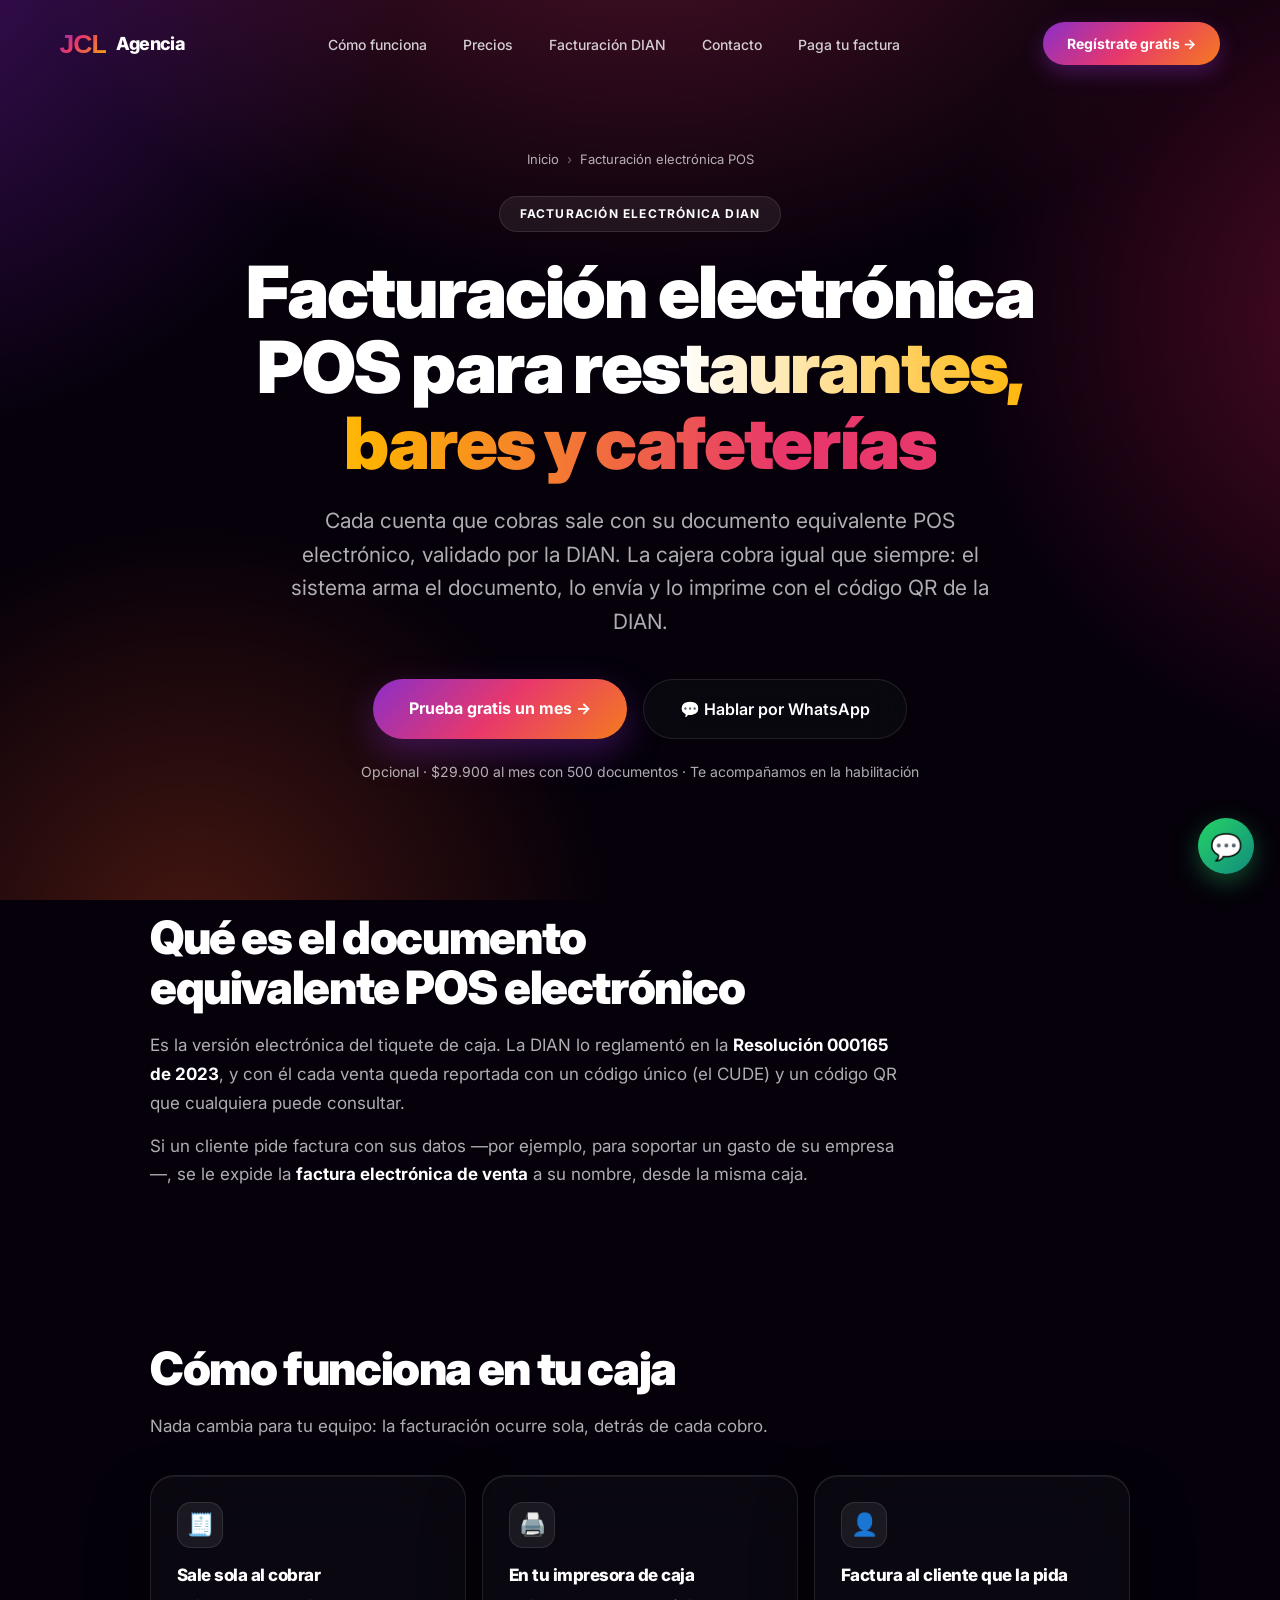
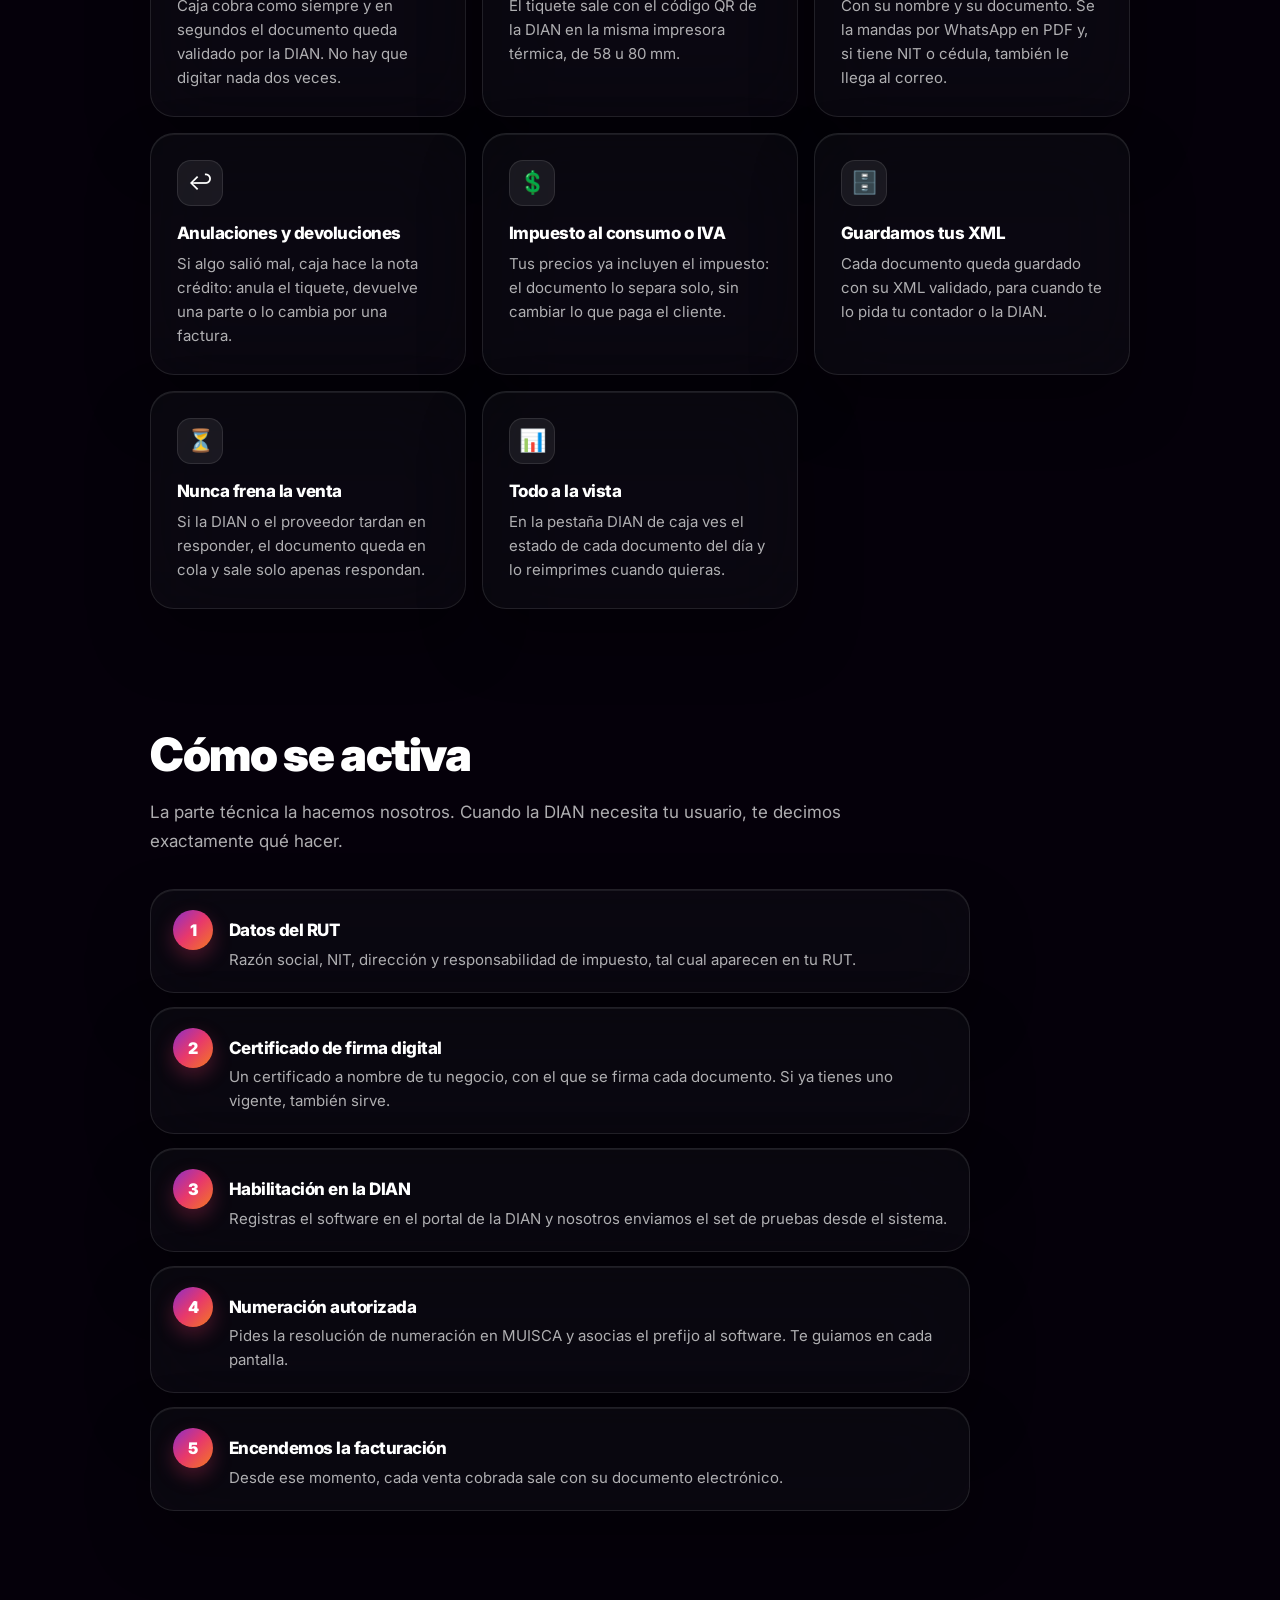
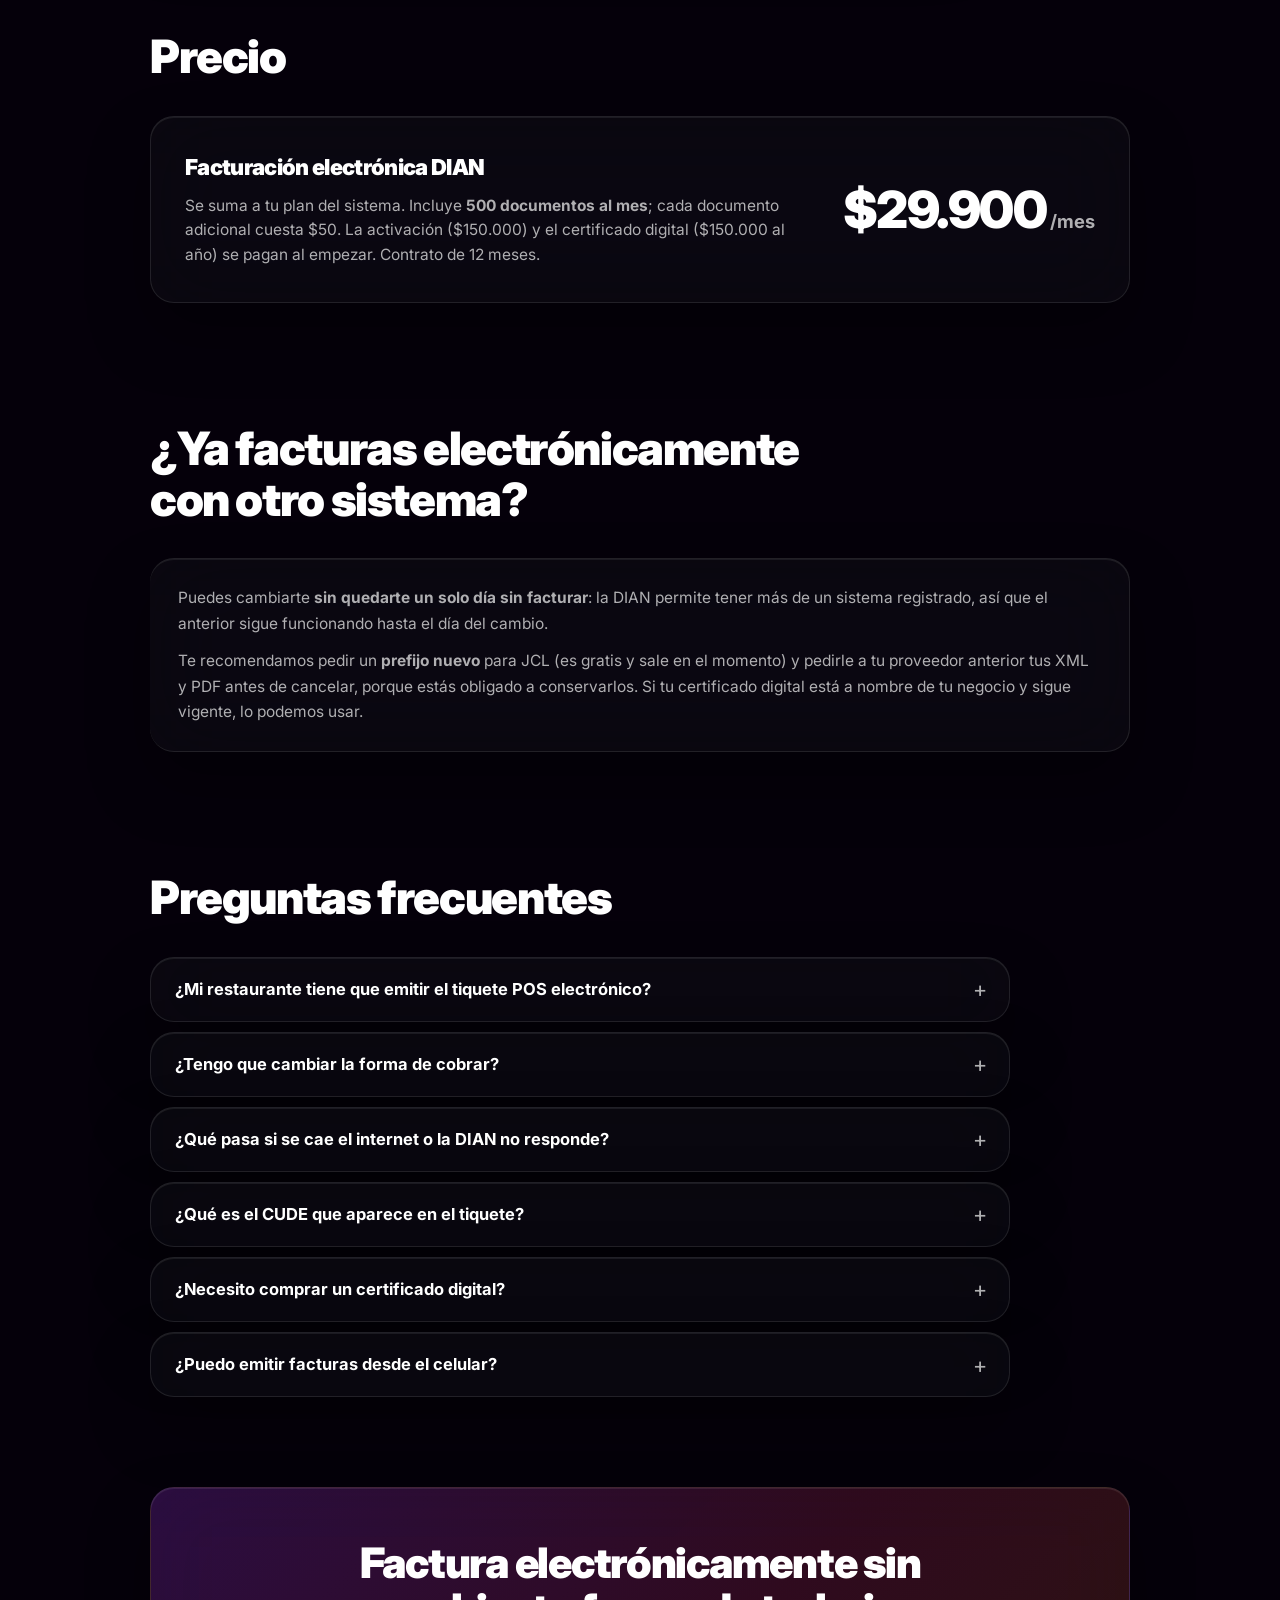
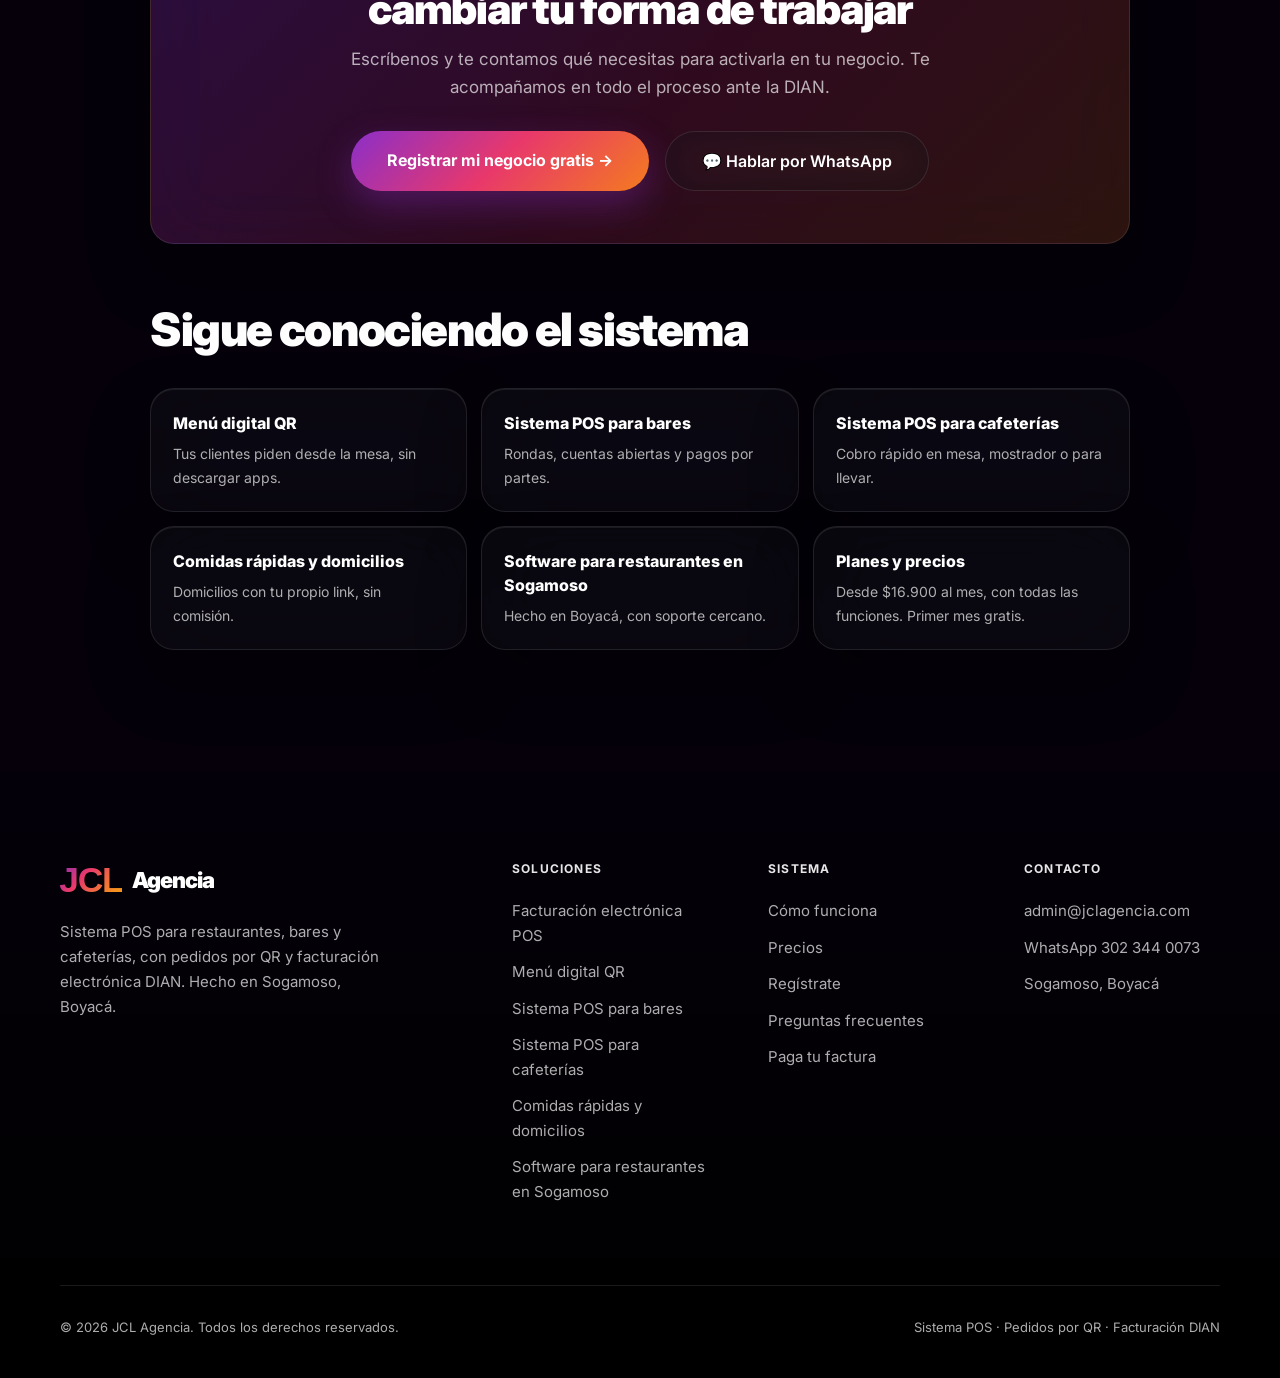
==== facturacion-electronica-pos.html @ 86bc8c78 "Web: posicionar como sistema POS y páginas para cada búsqueda La página vendía "pedidos por QR" y la" ====
<!DOCTYPE html>
<html lang="es">
<head>
<meta charset="UTF-8">
<meta name="viewport" content="width=device-width, initial-scale=1.0">
<title>Facturación electrónica POS para restaurantes y bares — JCL</title>
<meta name="description" content="Cada venta de tu restaurante sale con su tiquete POS electrónico validado por la DIAN, sin pasos extra en caja. Factura al cliente que la pida, notas crédito e impuesto al consumo.">
<link rel="canonical" href="https://jclagencia.com/facturacion-electronica-pos">
<meta name="theme-color" content="#05000a">
<link rel="icon" href="/favicon.ico" sizes="any">
<link rel="icon" type="image/png" sizes="48x48" href="/icons/icon-48.png">
<link rel="icon" type="image/png" sizes="96x96" href="/icons/icon-96.png">
<link rel="icon" type="image/png" sizes="192x192" href="/icons/icon-192.png">
<link rel="apple-touch-icon" sizes="180x180" href="/icons/apple-touch-icon.png">
<meta property="og:type" content="website">
<meta property="og:site_name" content="JCL Agencia">
<meta property="og:locale" content="es_CO">
<meta property="og:url" content="https://jclagencia.com/facturacion-electronica-pos">
<meta property="og:title" content="Facturación electrónica POS para restaurantes y bares — JCL">
<meta property="og:description" content="Cada venta de tu restaurante sale con su tiquete POS electrónico validado por la DIAN, sin pasos extra en caja. Factura al cliente que la pida, notas crédito e impuesto al consumo.">
<meta property="og:image" content="https://jclagencia.com/icons/og-image.jpg">
<meta property="og:image:width" content="1200">
<meta property="og:image:height" content="630">
<meta name="twitter:card" content="summary_large_image">
<meta name="twitter:title" content="Facturación electrónica POS para restaurantes y bares — JCL">
<meta name="twitter:description" content="Cada venta de tu restaurante sale con su tiquete POS electrónico validado por la DIAN, sin pasos extra en caja. Factura al cliente que la pida, notas crédito e impuesto al consumo.">
<meta name="twitter:image" content="https://jclagencia.com/icons/og-image.jpg">
<link rel="preconnect" href="https://fonts.googleapis.com">
<link rel="preconnect" href="https://fonts.gstatic.com" crossorigin>
<link href="https://fonts.googleapis.com/css2?family=Inter:wght@400;500;600;700;800;900&display=swap" rel="stylesheet">
<link rel="stylesheet" href="/paginas.css">
<script type="application/ld+json">
{
 "@context": "https://schema.org",
 "@type": "BreadcrumbList",
 "itemListElement": [
  {
   "@type": "ListItem",
   "position": 1,
   "name": "Inicio",
   "item": "https://jclagencia.com/"
  },
  {
   "@type": "ListItem",
   "position": 2,
   "name": "Facturación electrónica POS",
   "item": "https://jclagencia.com/facturacion-electronica-pos"
  }
 ]
}
</script>
<script type="application/ld+json">
{
 "@context": "https://schema.org",
 "@type": "FAQPage",
 "mainEntity": [
  {
   "@type": "Question",
   "name": "¿Mi restaurante tiene que emitir el tiquete POS electrónico?",
   "acceptedAnswer": {
    "@type": "Answer",
    "text": "Si tu negocio está obligado a facturar, el tiquete de caja ahora tiene que ser electrónico, según el calendario que fijó la DIAN en la Resolución 000165 de 2023. Si no tienes claro tu caso, confírmalo con tu contador: nosotros nos encargamos de la parte técnica."
   }
  },
  {
   "@type": "Question",
   "name": "¿Tengo que cambiar la forma de cobrar?",
   "acceptedAnswer": {
    "@type": "Answer",
    "text": "No. Caja cobra igual que siempre y el documento se genera solo con cada cobro. Si el cliente pide factura con sus datos, la cajera los escribe y sale la factura a su nombre."
   }
  },
  {
   "@type": "Question",
   "name": "¿Qué pasa si se cae el internet o la DIAN no responde?",
   "acceptedAnswer": {
    "@type": "Answer",
    "text": "Si la DIAN o el proveedor tardan en responder, la venta no se detiene: el documento queda en cola y se envía solo apenas respondan. Como el sistema funciona en línea, si se cae el internet del local puedes seguir trabajando desde un celular con datos."
   }
  },
  {
   "@type": "Question",
   "name": "¿Qué es el CUDE que aparece en el tiquete?",
   "acceptedAnswer": {
    "@type": "Answer",
    "text": "Es el código único del documento electrónico. Va impreso junto con un código QR para que tu cliente, o la DIAN, verifiquen el tiquete en línea."
   }
  },
  {
   "@type": "Question",
   "name": "¿Necesito comprar un certificado digital?",
   "acceptedAnswer": {
    "@type": "Answer",
    "text": "Sí, cada negocio firma sus documentos con un certificado a su nombre. Si no tienes uno, lo gestionamos contigo; si ya tienes uno vigente a nombre de tu negocio, lo podemos usar."
   }
  },
  {
   "@type": "Question",
   "name": "¿Puedo emitir facturas desde el celular?",
   "acceptedAnswer": {
    "@type": "Answer",
    "text": "Sí. Caja funciona en el navegador del celular, la tablet o el computador, y la factura se le puede mandar al cliente por WhatsApp en PDF."
   }
  }
 ]
}
</script>
</head>
<body>
<a class="saltar" href="#contenido">Saltar al contenido</a>
<nav id="nb" aria-label="Principal">
  <a href="/" class="nlogo" aria-label="JCL Agencia, ir al inicio"><svg class="nlogo-icon" xmlns="http://www.w3.org/2000/svg" viewBox="0 0 400 260" aria-hidden="true"><defs><linearGradient id="ng" x1="0%" y1="0%" x2="100%" y2="60%"><stop offset="0%" stop-color="#7B2FBE"/><stop offset="45%" stop-color="#E8386B"/><stop offset="100%" stop-color="#F5921E"/></linearGradient></defs><text x="200" y="210" font-family="Arial Black,Arial,sans-serif" font-weight="900" font-size="230" fill="url(#ng)" text-anchor="middle" letter-spacing="-8">JCL</text></svg><span class="nlogo-text">Agencia</span></a>
  <ul class="nlinks"><li><a href="/#pedidos">Cómo funciona</a></li><li><a href="/#precios">Precios</a></li><li><a href="/facturacion-electronica-pos">Facturación DIAN</a></li><li><a href="/#contacto">Contacto</a></li><li><a href="/pagar">Paga tu factura</a></li></ul>
  <a href="/#registro" class="ncta">Regístrate gratis →</a>
  <button class="nburg" id="burger" type="button" aria-label="Abrir menú" aria-controls="mm" aria-expanded="false"><span></span><span></span><span></span></button>
</nav>
<div class="mmenu" id="mm" aria-hidden="true">
  <button class="mcls" id="mcls" type="button" aria-label="Cerrar menú">✕</button>
  <a href="/#pedidos">Cómo funciona</a><a href="/#precios">Precios</a><a href="/facturacion-electronica-pos">Facturación DIAN</a><a href="/#contacto">Contacto</a><a href="/pagar">Paga tu factura</a>
  <a href="/#registro" class="ncta">Regístrate gratis →</a>
</div>
<header class="pg-hero">
  <ol class="migas" aria-label="Estás en"><li><a href="/">Inicio</a></li><li aria-current="page">Facturación electrónica POS</li></ol>
  <div class="stag">Facturación electrónica DIAN</div>
  <h1>Facturación electrónica POS para <span class="gt">restaurantes, bares y cafeterías</span></h1>
  <p class="lead">Cada cuenta que cobras sale con su documento equivalente POS electrónico, validado por la DIAN. La cajera cobra igual que siempre: el sistema arma el documento, lo envía y lo imprime con el código QR de la DIAN.</p>
  <div class="hact"><a class="bp" href="/#registro">Prueba gratis un mes →</a><a class="bs" href="https://wa.me/573023440073?text=Hola%2C%20quiero%20saber%20m%C3%A1s%20sobre%20la%20facturaci%C3%B3n%20electr%C3%B3nica%20POS%20para%20mi%20negocio" target="_blank" rel="noopener">💬 Hablar por WhatsApp</a></div>
  <p class="hnota">Opcional · $29.900 al mes con 500 documentos · Te acompañamos en la habilitación</p>
</header>
<main id="contenido">
<section class="bloque"><div class="cabeza"><h2>Qué es el documento equivalente POS electrónico</h2><p>Es la versión electrónica del tiquete de caja. La DIAN lo reglamentó en la <strong>Resolución 000165 de 2023</strong>, y con él cada venta queda reportada con un código único (el CUDE) y un código QR que cualquiera puede consultar.</p><p>Si un cliente pide factura con sus datos —por ejemplo, para soportar un gasto de su empresa—, se le expide la <strong>factura electrónica de venta</strong> a su nombre, desde la misma caja.</p></div></section>
<section class="bloque"><div class="cabeza"><h2>Cómo funciona en tu caja</h2><p>Nada cambia para tu equipo: la facturación ocurre sola, detrás de cada cobro.</p></div><div class="tarjetas">
<div class="tarjeta panel"><div class="ico" aria-hidden="true">🧾</div><h3>Sale sola al cobrar</h3><p>Caja cobra como siempre y en segundos el documento queda validado por la DIAN. No hay que digitar nada dos veces.</p></div>
<div class="tarjeta panel"><div class="ico" aria-hidden="true">🖨️</div><h3>En tu impresora de caja</h3><p>El tiquete sale con el código QR de la DIAN en la misma impresora térmica, de 58 u 80 mm.</p></div>
<div class="tarjeta panel"><div class="ico" aria-hidden="true">👤</div><h3>Factura al cliente que la pida</h3><p>Con su nombre y su documento. Se la mandas por WhatsApp en PDF y, si tiene NIT o cédula, también le llega al correo.</p></div>
<div class="tarjeta panel"><div class="ico" aria-hidden="true">↩️</div><h3>Anulaciones y devoluciones</h3><p>Si algo salió mal, caja hace la nota crédito: anula el tiquete, devuelve una parte o lo cambia por una factura.</p></div>
<div class="tarjeta panel"><div class="ico" aria-hidden="true">💲</div><h3>Impuesto al consumo o IVA</h3><p>Tus precios ya incluyen el impuesto: el documento lo separa solo, sin cambiar lo que paga el cliente.</p></div>
<div class="tarjeta panel"><div class="ico" aria-hidden="true">🗄️</div><h3>Guardamos tus XML</h3><p>Cada documento queda guardado con su XML validado, para cuando te lo pida tu contador o la DIAN.</p></div>
<div class="tarjeta panel"><div class="ico" aria-hidden="true">⏳</div><h3>Nunca frena la venta</h3><p>Si la DIAN o el proveedor tardan en responder, el documento queda en cola y sale solo apenas respondan.</p></div>
<div class="tarjeta panel"><div class="ico" aria-hidden="true">📊</div><h3>Todo a la vista</h3><p>En la pestaña DIAN de caja ves el estado de cada documento del día y lo reimprimes cuando quieras.</p></div>
</div></section>
<section class="bloque"><div class="cabeza"><h2>Cómo se activa</h2><p>La parte técnica la hacemos nosotros. Cuando la DIAN necesita tu usuario, te decimos exactamente qué hacer.</p></div><ol class="pasos">
<li class="panel"><div><h3>Datos del RUT</h3><p>Razón social, NIT, dirección y responsabilidad de impuesto, tal cual aparecen en tu RUT.</p></div></li>
<li class="panel"><div><h3>Certificado de firma digital</h3><p>Un certificado a nombre de tu negocio, con el que se firma cada documento. Si ya tienes uno vigente, también sirve.</p></div></li>
<li class="panel"><div><h3>Habilitación en la DIAN</h3><p>Registras el software en el portal de la DIAN y nosotros enviamos el set de pruebas desde el sistema.</p></div></li>
<li class="panel"><div><h3>Numeración autorizada</h3><p>Pides la resolución de numeración en MUISCA y asocias el prefijo al software. Te guiamos en cada pantalla.</p></div></li>
<li class="panel"><div><h3>Encendemos la facturación</h3><p>Desde ese momento, cada venta cobrada sale con su documento electrónico.</p></div></li>
</ol></section>
<section class="bloque"><div class="cabeza"><h2>Precio</h2></div><div class="precio panel">
  <div>
    <h3>Facturación electrónica DIAN</h3>
    <p>Se suma a tu plan del sistema. Incluye <strong>500 documentos al mes</strong>; cada documento adicional cuesta $50. La activación ($150.000) y el certificado digital ($150.000 al año) se pagan al empezar. Contrato de 12 meses.</p>
  </div>
  <div class="cifra">$29.900<small>/mes</small></div>
</div></section>
<section class="bloque"><div class="cabeza"><h2>¿Ya facturas electrónicamente con otro sistema?</h2></div><div class="aviso panel">
  <p>Puedes cambiarte <strong>sin quedarte un solo día sin facturar</strong>: la DIAN permite tener más de un sistema registrado, así que el anterior sigue funcionando hasta el día del cambio.</p>
  <p>Te recomendamos pedir un <strong>prefijo nuevo</strong> para JCL (es gratis y sale en el momento) y pedirle a tu proveedor anterior tus XML y PDF antes de cancelar, porque estás obligado a conservarlos. Si tu certificado digital está a nombre de tu negocio y sigue vigente, lo podemos usar.</p>
</div></section>
<section class="bloque"><div class="cabeza"><h2>Preguntas frecuentes</h2></div><div class="faq">
<details class="panel"><summary>¿Mi restaurante tiene que emitir el tiquete POS electrónico?</summary><div><p>Si tu negocio está obligado a facturar, el tiquete de caja ahora tiene que ser electrónico, según el calendario que fijó la DIAN en la Resolución 000165 de 2023. Si no tienes claro tu caso, confírmalo con tu contador: nosotros nos encargamos de la parte técnica.</p></div></details>
<details class="panel"><summary>¿Tengo que cambiar la forma de cobrar?</summary><div><p>No. Caja cobra igual que siempre y el documento se genera solo con cada cobro. Si el cliente pide factura con sus datos, la cajera los escribe y sale la factura a su nombre.</p></div></details>
<details class="panel"><summary>¿Qué pasa si se cae el internet o la DIAN no responde?</summary><div><p>Si la DIAN o el proveedor tardan en responder, la venta no se detiene: el documento queda en cola y se envía solo apenas respondan. Como el sistema funciona en línea, si se cae el internet del local puedes seguir trabajando desde un celular con datos.</p></div></details>
<details class="panel"><summary>¿Qué es el CUDE que aparece en el tiquete?</summary><div><p>Es el código único del documento electrónico. Va impreso junto con un código QR para que tu cliente, o la DIAN, verifiquen el tiquete en línea.</p></div></details>
<details class="panel"><summary>¿Necesito comprar un certificado digital?</summary><div><p>Sí, cada negocio firma sus documentos con un certificado a su nombre. Si no tienes uno, lo gestionamos contigo; si ya tienes uno vigente a nombre de tu negocio, lo podemos usar.</p></div></details>
<details class="panel"><summary>¿Puedo emitir facturas desde el celular?</summary><div><p>Sí. Caja funciona en el navegador del celular, la tablet o el computador, y la factura se le puede mandar al cliente por WhatsApp en PDF.</p></div></details>
</div></section>
<div class="cta-final"><div class="panel">
  <h2>Factura electrónicamente sin cambiar tu forma de trabajar</h2>
  <p>Escríbenos y te contamos qué necesitas para activarla en tu negocio. Te acompañamos en todo el proceso ante la DIAN.</p>
  <div class="hact"><a class="bp" href="/#registro">Registrar mi negocio gratis →</a><a class="bs" href="https://wa.me/573023440073?text=Hola%2C%20quiero%20saber%20m%C3%A1s%20sobre%20la%20facturaci%C3%B3n%20electr%C3%B3nica%20POS%20para%20mi%20negocio" target="_blank" rel="noopener">💬 Hablar por WhatsApp</a></div>
</div></div>
<section class="bloque"><div class="cabeza"><h2>Sigue conociendo el sistema</h2></div><div class="relacionadas"><a class="panel" href="/menu-digital-qr"><strong>Menú digital QR</strong><span>Tus clientes piden desde la mesa, sin descargar apps.</span></a><a class="panel" href="/sistema-pos-bares"><strong>Sistema POS para bares</strong><span>Rondas, cuentas abiertas y pagos por partes.</span></a><a class="panel" href="/sistema-pos-cafeterias"><strong>Sistema POS para cafeterías</strong><span>Cobro rápido en mesa, mostrador o para llevar.</span></a><a class="panel" href="/sistema-pos-comidas-rapidas"><strong>Comidas rápidas y domicilios</strong><span>Domicilios con tu propio link, sin comisión.</span></a><a class="panel" href="/software-restaurantes-sogamoso"><strong>Software para restaurantes en Sogamoso</strong><span>Hecho en Boyacá, con soporte cercano.</span></a><a class="panel" href="/#precios"><strong>Planes y precios</strong><span>Desde $16.900 al mes, con todas las funciones. Primer mes gratis.</span></a></div></section>
</main>
<footer>
  <div class="fi">
    <div class="ftop">
      <div class="fbrand">
        <a href="/" class="fbrand-logo" aria-label="JCL Agencia, ir al inicio"><svg class="fbrand-logo-icon" xmlns="http://www.w3.org/2000/svg" viewBox="0 0 400 260" aria-hidden="true"><defs><linearGradient id="fg2" x1="0%" y1="0%" x2="100%" y2="60%"><stop offset="0%" stop-color="#7B2FBE"/><stop offset="45%" stop-color="#E8386B"/><stop offset="100%" stop-color="#F5921E"/></linearGradient></defs><text x="200" y="210" font-family="Arial Black,Arial,sans-serif" font-weight="900" font-size="230" fill="url(#fg2)" text-anchor="middle" letter-spacing="-8">JCL</text></svg><span class="fbrand-logo-txt">Agencia</span></a>
        <p>Sistema POS para restaurantes, bares y cafeterías, con pedidos por QR y facturación electrónica DIAN. Hecho en Sogamoso, Boyacá.</p>
      </div>
      <div class="fcol"><h4>Soluciones</h4><ul><li><a href="/facturacion-electronica-pos">Facturación electrónica POS</a></li><li><a href="/menu-digital-qr">Menú digital QR</a></li><li><a href="/sistema-pos-bares">Sistema POS para bares</a></li><li><a href="/sistema-pos-cafeterias">Sistema POS para cafeterías</a></li><li><a href="/sistema-pos-comidas-rapidas">Comidas rápidas y domicilios</a></li><li><a href="/software-restaurantes-sogamoso">Software para restaurantes en Sogamoso</a></li></ul></div>
      <div class="fcol"><h4>Sistema</h4><ul>
        <li><a href="/#pedidos">Cómo funciona</a></li>
        <li><a href="/#precios">Precios</a></li>
        <li><a href="/#registro">Regístrate</a></li>
        <li><a href="/#preguntas">Preguntas frecuentes</a></li>
        <li><a href="/pagar">Paga tu factura</a></li>
      </ul></div>
      <div class="fcol"><h4>Contacto</h4><ul>
        <li><a href="mailto:admin@jclagencia.com">admin@jclagencia.com</a></li>
        <li><a href="https://wa.me/573023440073" target="_blank" rel="noopener">WhatsApp 302 344 0073</a></li>
        <li><a href="/software-restaurantes-sogamoso">Sogamoso, Boyacá</a></li>
      </ul></div>
    </div>
    <div class="fbot"><p>© 2026 JCL Agencia. Todos los derechos reservados.</p><p>Sistema POS · Pedidos por QR · Facturación DIAN</p></div>
  </div>
</footer>
<a href="https://wa.me/573023440073" class="wa-float" title="Escríbenos por WhatsApp" aria-label="Escríbenos por WhatsApp" target="_blank" rel="noopener">💬</a>
<script>
const nb = document.getElementById('nb');
addEventListener('scroll', () => nb.classList.toggle('sc', scrollY > 40), { passive: true });
const mm = document.getElementById('mm'), burger = document.getElementById('burger');
const menu = abierto => { mm.classList.toggle('open', abierto); burger.setAttribute('aria-expanded', abierto); mm.setAttribute('aria-hidden', !abierto); };
burger.addEventListener('click', () => menu(true));
document.getElementById('mcls').addEventListener('click', () => menu(false));
mm.querySelectorAll('a').forEach(a => a.addEventListener('click', () => menu(false)));
addEventListener('keydown', e => { if (e.key === 'Escape') menu(false); });
</script>
</body>
</html>
---- paginas.css ----
/* Estilos de las páginas de soluciones (facturación electrónica, menú QR,
   bares, cafeterías, comidas rápidas, Sogamoso). Misma identidad que la
   página principal, pero con el fondo quieto: estas páginas se leen, y el
   fondo animado gasta batería en el celular sin aportar nada. */
*, *::before, *::after { box-sizing: border-box; margin: 0; padding: 0; }
html { scroll-behavior: smooth; }

:root {
  --c-purple: #6A1B9A;
  --c-magenta: #E91E63;
  --c-orange: #FF5722;
  --c-yellow: #FFB300;
  --c-jcl1: #8B2FC9;
  --c-jcl2: #E8386B;
  --c-jcl3: #F47B1F;
  --text-main: #FFFFFF;
  --text-muted: rgba(255,255,255,0.68);
  --glass-bg: rgba(15,15,20,0.5);
  --glass-border: rgba(255,255,255,0.1);
  --glass-highlight: rgba(255,255,255,0.18);
  --grad: linear-gradient(135deg, var(--c-jcl1), var(--c-jcl2), var(--c-jcl3));
}

body {
  background: #05000a;
  color: var(--text-main);
  font-family: 'Inter', -apple-system, BlinkMacSystemFont, "Segoe UI", sans-serif;
  overflow-x: hidden;
  -webkit-font-smoothing: antialiased;
  line-height: 1.5;
}
body::before {
  content: "";
  position: fixed;
  inset: 0;
  z-index: -1;
  pointer-events: none;
  background:
    radial-gradient(70vw 45vw at 50% -12%, rgba(232,56,107,.30), transparent 70%),
    radial-gradient(70vw 70vw at -10% -10%, rgba(106,27,154,.6), transparent 60%),
    radial-gradient(60vw 60vw at 110% 35%, rgba(233,30,99,.32), transparent 60%),
    radial-gradient(55vw 55vw at 15% 105%, rgba(255,87,34,.26), transparent 60%),
    #05000a;
}
h1, h2, h3, h4 { letter-spacing: -0.03em; text-wrap: balance; }
a { color: inherit; }
:focus-visible { outline: 2px solid var(--c-yellow); outline-offset: 3px; border-radius: 6px; }

.saltar { position: absolute; left: 16px; top: -60px; z-index: 2000; background: #fff; color: #05000a; padding: 10px 16px; border-radius: 10px; font-weight: 700; text-decoration: none; }
.saltar:focus { top: 12px; }

/* ── NAVEGACIÓN (igual que la principal) ── */
nav { position: fixed; top: 0; left: 0; right: 0; z-index: 1000; padding: 22px 60px; display: flex; align-items: center; justify-content: space-between; transition: all .4s cubic-bezier(.16,1,.3,1); }
nav.sc { padding: 14px 60px; background: rgba(5,0,10,.7); backdrop-filter: blur(24px) saturate(180%); -webkit-backdrop-filter: blur(24px) saturate(180%); border-bottom: 1px solid var(--glass-border); }
.nlogo { display: flex; align-items: center; gap: 10px; text-decoration: none; }
.nlogo-icon { height: 30px; width: auto; display: block; }
.nlogo-text { font-weight: 800; font-size: 18px; color: #fff; letter-spacing: -.03em; }
.nlinks { display: flex; gap: 36px; list-style: none; }
.nlinks a { color: var(--text-main); text-decoration: none; font-size: 14px; font-weight: 500; opacity: .8; transition: opacity .2s; }
.nlinks a:hover, .nlinks a[aria-current="page"] { opacity: 1; }
.ncta { background: var(--grad); color: #fff; padding: 11px 24px; border-radius: 100px; font-size: 14px; font-weight: 700; text-decoration: none; transition: all .3s; box-shadow: 0 8px 20px rgba(139,47,201,.35); white-space: nowrap; }
.ncta:hover { transform: translateY(-2px); box-shadow: 0 12px 28px rgba(139,47,201,.5); }
.nburg { display: none; flex-direction: column; gap: 6px; cursor: pointer; background: none; border: none; z-index: 1001; padding: 6px; }
.nburg span { width: 28px; height: 2px; background: var(--text-main); display: block; border-radius: 2px; }
.mmenu { position: fixed; inset: 0; background: rgba(5,0,10,.95); backdrop-filter: blur(32px); -webkit-backdrop-filter: blur(32px); z-index: 1002; display: flex; flex-direction: column; align-items: center; justify-content: center; gap: 26px; opacity: 0; visibility: hidden; transition: opacity .3s ease, visibility .3s ease; padding: 24px; }
.mmenu.open { opacity: 1; visibility: visible; }
.mmenu a { color: var(--text-main); text-decoration: none; font-size: 24px; font-weight: 800; text-align: center; }
.mmenu .ncta { font-size: 15px; margin-top: 10px; }
.mcls { position: absolute; top: 20px; right: 20px; background: rgba(255,255,255,.08); border: 1px solid var(--glass-border); color: #fff; font-size: 20px; cursor: pointer; width: 42px; height: 42px; border-radius: 50%; display: flex; align-items: center; justify-content: center; }

/* ── BOTONES ── */
.bp { display: inline-block; background: var(--grad); color: #fff; padding: 17px 36px; border-radius: 100px; font-size: 16px; font-weight: 700; text-decoration: none; transition: all .3s; box-shadow: 0 14px 35px rgba(139,47,201,.35); }
.bp:hover { transform: translateY(-3px); box-shadow: 0 20px 44px rgba(139,47,201,.55); }
.bs { display: inline-block; background: var(--glass-bg); color: var(--text-main); border: 1px solid var(--glass-border); backdrop-filter: blur(20px); -webkit-backdrop-filter: blur(20px); padding: 17px 36px; border-radius: 100px; font-size: 16px; font-weight: 600; text-decoration: none; transition: all .3s; }
.bs:hover { background: rgba(255,255,255,.1); border-color: var(--glass-highlight); transform: translateY(-3px); }

/* ── ENCABEZADO DE PÁGINA ── */
.pg-hero { padding: 150px 60px 70px; max-width: 1100px; margin: 0 auto; text-align: center; }
.migas { list-style: none; display: flex; flex-wrap: wrap; justify-content: center; gap: 8px; font-size: 13px; color: var(--text-muted); margin-bottom: 26px; }
.migas li + li::before { content: "›"; margin-right: 8px; opacity: .6; }
.migas a { color: var(--text-muted); text-decoration: none; }
.migas a:hover { color: var(--text-main); }
.stag { display: inline-flex; align-items: center; padding: 8px 20px; border-radius: 100px; background: rgba(255,255,255,.07); border: 1px solid var(--glass-border); font-size: 12px; font-weight: 700; letter-spacing: .1em; text-transform: uppercase; margin-bottom: 22px; }
.pg-hero h1 { font-size: clamp(38px, 6vw, 72px); font-weight: 900; line-height: 1.05; margin-bottom: 24px; }
.pg-hero h1 .gt { background: linear-gradient(to right, #fff 10%, var(--c-yellow) 45%, var(--c-jcl2) 85%); -webkit-background-clip: text; background-clip: text; -webkit-text-fill-color: transparent; }
.lead { font-size: clamp(17px, 2vw, 21px); color: var(--text-muted); max-width: 720px; margin: 0 auto 40px; line-height: 1.6; }
.hact { display: flex; gap: 16px; justify-content: center; flex-wrap: wrap; }
.hnota { margin-top: 22px; font-size: 14px; color: var(--text-muted); }

/* ── CONTENIDO ── */
main { position: relative; z-index: 2; }
.bloque { max-width: 1100px; margin: 0 auto; padding: 60px 60px; }
.bloque > h2, .cabeza h2 { font-size: clamp(30px, 4vw, 46px); font-weight: 900; line-height: 1.1; margin-bottom: 18px; }
.cabeza { max-width: 760px; margin-bottom: 34px; }
.cabeza p, .texto p { font-size: 17px; color: var(--text-muted); line-height: 1.7; }
.cabeza p + p { margin-top: 14px; }
.texto { max-width: 760px; }
.texto p + p { margin-top: 16px; }
.texto strong, .cabeza strong { color: var(--text-main); }
.texto a, .cabeza a, .faq a, .precio a { color: #fff; text-decoration: underline; text-decoration-color: rgba(232,56,107,.7); text-underline-offset: 3px; }

.panel { background: var(--glass-bg); backdrop-filter: blur(40px) saturate(150%); -webkit-backdrop-filter: blur(40px) saturate(150%); border: 1px solid var(--glass-border); box-shadow: 0 30px 60px rgba(0,0,0,.35), inset 0 1px 0 rgba(255,255,255,.08); border-radius: 24px; }

.tarjetas { display: grid; grid-template-columns: repeat(auto-fill, minmax(290px, 1fr)); gap: 16px; }
.tarjeta { padding: 26px; }
.tarjeta .ico { width: 46px; height: 46px; border-radius: 14px; background: rgba(255,255,255,.07); border: 1px solid var(--glass-border); display: flex; align-items: center; justify-content: center; font-size: 22px; margin-bottom: 16px; }
.tarjeta h3 { font-size: 17px; font-weight: 800; margin-bottom: 8px; line-height: 1.3; }
.tarjeta p { font-size: 15px; color: var(--text-muted); line-height: 1.6; }

/* Pasos: solo donde el orden importa de verdad. */
.pasos { list-style: none; counter-reset: paso; display: grid; gap: 14px; max-width: 820px; }
.pasos li { counter-increment: paso; display: grid; grid-template-columns: 40px 1fr; gap: 16px; align-items: start; padding: 20px 22px; }
.pasos li::before { content: counter(paso); width: 40px; height: 40px; border-radius: 50%; display: grid; place-items: center; font-weight: 900; font-size: 16px; background: var(--grad); box-shadow: 0 8px 20px rgba(232,56,107,.3); }
.pasos h3 { font-size: 17px; font-weight: 800; margin-bottom: 4px; padding-top: 8px; }
.pasos p { font-size: 15px; color: var(--text-muted); line-height: 1.6; }

.lista { list-style: none; display: grid; grid-template-columns: repeat(auto-fit, minmax(260px, 1fr)); gap: 10px 28px; margin-top: 18px; }
.lista li { font-size: 16px; color: var(--text-muted); line-height: 1.55; padding-left: 26px; position: relative; }
.lista li::before { content: "✓"; position: absolute; left: 0; color: #4ade80; font-weight: 900; }

.precio { padding: 34px; display: grid; grid-template-columns: 1fr auto; gap: 28px; align-items: center; }
.precio h3 { font-size: 22px; font-weight: 900; margin-bottom: 10px; }
.precio p { font-size: 15.5px; color: var(--text-muted); line-height: 1.6; }
.cifra { font-size: clamp(36px, 4vw, 52px); font-weight: 900; letter-spacing: -.03em; line-height: 1; white-space: nowrap; }
.cifra small { font-size: .36em; font-weight: 700; color: var(--text-muted); margin-left: 4px; letter-spacing: 0; }
.planes { display: grid; grid-template-columns: repeat(auto-fit, minmax(200px, 1fr)); gap: 12px; margin-top: 8px; }
.plan { padding: 22px; text-align: center; }
.plan .nombre { font-size: 12px; font-weight: 800; letter-spacing: .1em; text-transform: uppercase; color: var(--text-muted); margin-bottom: 10px; }
.plan .cifra { font-size: 34px; }
.plan .nota { font-size: 13px; color: var(--text-muted); margin-top: 8px; }

.aviso { padding: 26px 28px; border-left: 0; }
.aviso h3 { font-size: 19px; font-weight: 800; margin-bottom: 10px; }
.aviso p { font-size: 15.5px; color: var(--text-muted); line-height: 1.65; }
.aviso p + p { margin-top: 12px; }

/* Preguntas frecuentes */
.faq { display: grid; gap: 10px; max-width: 860px; }
.faq details { padding: 0; overflow: hidden; }
.faq summary { cursor: pointer; list-style: none; padding: 20px 56px 20px 24px; font-size: 16.5px; font-weight: 700; position: relative; line-height: 1.4; }
.faq summary::-webkit-details-marker { display: none; }
.faq summary::after { content: "+"; position: absolute; right: 22px; top: 50%; transform: translateY(-50%); font-size: 22px; font-weight: 400; color: var(--text-muted); transition: transform .25s; }
.faq details[open] summary::after { transform: translateY(-50%) rotate(45deg); }
.faq details > div { padding: 0 24px 22px; }
.faq details p { font-size: 15.5px; color: var(--text-muted); line-height: 1.7; }
.faq details p + p { margin-top: 10px; }

/* Cierre y enlaces a otras páginas */
.cta-final { max-width: 1100px; margin: 30px auto 0; padding: 0 60px; }
.cta-final .panel { padding: 52px 40px; text-align: center; background: linear-gradient(135deg, rgba(139,47,201,.28), rgba(232,56,107,.18) 55%, rgba(244,123,31,.16)); }
.cta-final h2 { font-size: clamp(28px, 3.6vw, 42px); font-weight: 900; margin-bottom: 14px; line-height: 1.1; }
.cta-final p { font-size: 17px; color: var(--text-muted); margin: 0 auto 30px; max-width: 600px; line-height: 1.6; }

.relacionadas { display: grid; grid-template-columns: repeat(auto-fill, minmax(250px, 1fr)); gap: 14px; }
.relacionadas a { display: block; padding: 22px; text-decoration: none; transition: border-color .25s, transform .25s; }
.relacionadas a:hover { border-color: var(--glass-highlight); transform: translateY(-3px); }
.relacionadas strong { display: block; font-size: 16px; font-weight: 800; margin-bottom: 6px; }
.relacionadas span { font-size: 14px; color: var(--text-muted); line-height: 1.5; }

/* ── PIE ── */
footer { padding: 90px 60px 40px; margin-top: 60px; position: relative; z-index: 2; background: linear-gradient(to top, #000, transparent); }
.fi { max-width: 1400px; margin: 0 auto; }
.ftop { display: grid; grid-template-columns: 2fr 1fr 1fr 1fr; gap: 60px; margin-bottom: 70px; }
.fbrand p { color: var(--text-muted); font-size: 15px; line-height: 1.65; margin-top: 20px; max-width: 320px; }
.fbrand-logo { display: flex; align-items: center; gap: 10px; text-decoration: none; }
.fbrand-logo-icon { height: 40px; width: auto; display: block; }
.fbrand-logo-txt { font-size: 22px; font-weight: 900; letter-spacing: -.04em; }
.fcol h4 { font-size: 12px; font-weight: 700; text-transform: uppercase; letter-spacing: .1em; margin-bottom: 20px; opacity: .9; }
.fcol ul { list-style: none; }
.fcol li { margin-bottom: 12px; }
.fcol a { color: var(--text-muted); text-decoration: none; font-size: 15px; }
.fcol a:hover { color: var(--text-main); }
.fbot { display: flex; justify-content: space-between; align-items: center; gap: 16px; padding-top: 32px; border-top: 1px solid var(--glass-border); color: var(--text-muted); font-size: 13px; }

.wa-float { position: fixed; bottom: 26px; right: 26px; z-index: 800; width: 56px; height: 56px; border-radius: 50%; background: linear-gradient(135deg, #25D366, #128C7E); display: flex; align-items: center; justify-content: center; font-size: 26px; box-shadow: 0 8px 24px rgba(37,211,102,.35); text-decoration: none; transition: transform .3s; }
.wa-float:hover { transform: translateY(-4px) scale(1.05); }

/* ── RESPONSIVE ── */
@media (max-width: 1100px) {
  .nlinks { gap: 24px; }
  .ftop { grid-template-columns: 1fr 1fr; gap: 40px; }
}
@media (max-width: 940px) {
  nav, nav.sc { padding: 14px 20px; }
  .nlinks, nav > .ncta { display: none; }
  .nburg { display: flex; }
}
@media (max-width: 768px) {
  .pg-hero { padding: 112px 16px 44px; }
  .lead { font-size: 16.5px; margin-bottom: 30px; }
  .hact { flex-direction: column; align-items: center; gap: 12px; }
  .bp, .bs { width: 100%; max-width: 340px; text-align: center; padding: 16px 22px; font-size: 15px; }
  .bloque { padding: 40px 16px; }
  .cabeza p, .texto p { font-size: 16px; }
  .tarjetas { grid-template-columns: 1fr; gap: 12px; }
  .tarjeta { padding: 22px 20px; }
  .pasos li { grid-template-columns: 34px 1fr; gap: 12px; padding: 18px 16px; }
  .pasos li::before { width: 34px; height: 34px; font-size: 14px; }
  .pasos h3 { padding-top: 5px; }
  .precio { grid-template-columns: 1fr; padding: 26px 20px; gap: 16px; }
  .faq summary { padding: 18px 48px 18px 18px; font-size: 15.5px; }
  .faq details > div { padding: 0 18px 18px; }
  .cta-final { padding: 0 16px; }
  .cta-final .panel { padding: 36px 20px; }
  footer { padding: 70px 16px 30px; }
  .ftop { grid-template-columns: 1fr; gap: 32px; }
  .fbot { flex-direction: column; text-align: center; }
  .wa-float { bottom: 18px; right: 18px; width: 50px; height: 50px; font-size: 22px; }
}
@media (prefers-reduced-motion: reduce) {
  html { scroll-behavior: auto; }
  *, *::before, *::after { transition: none !important; animation: none !important; }
}
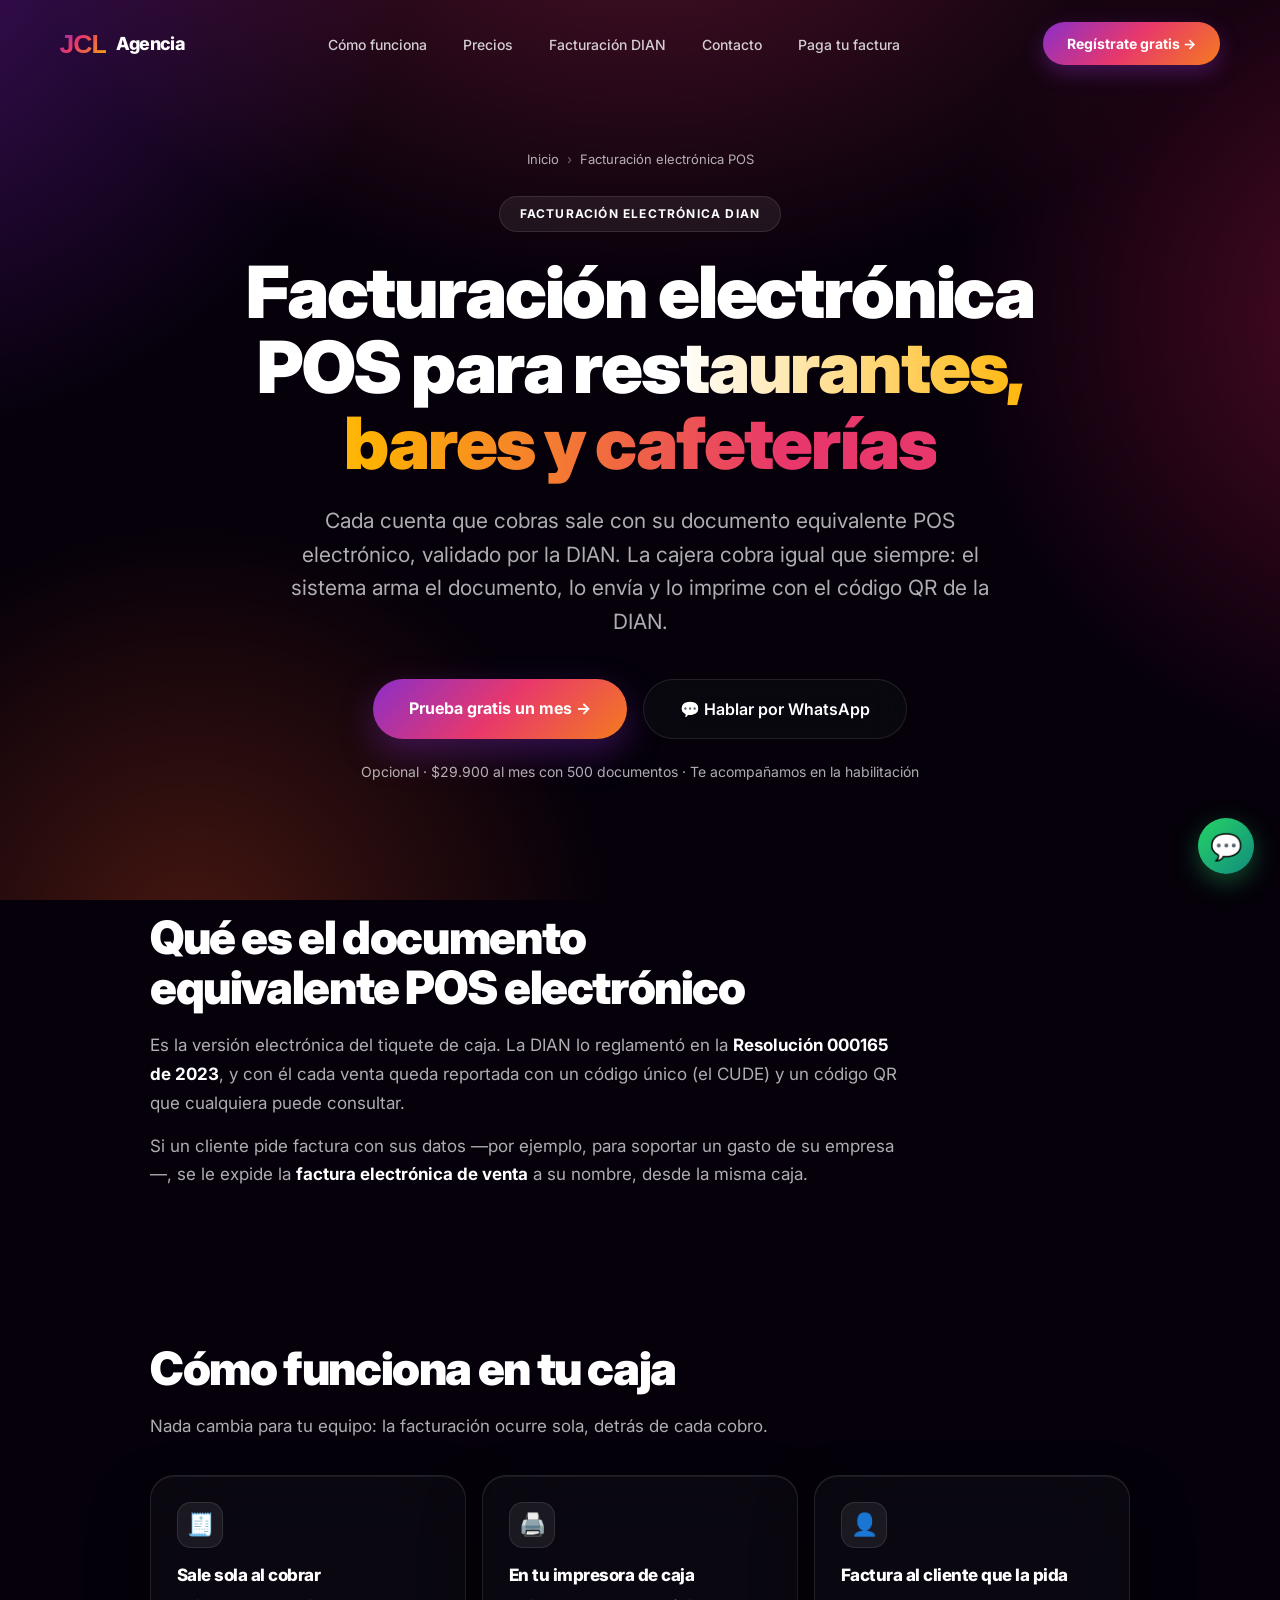
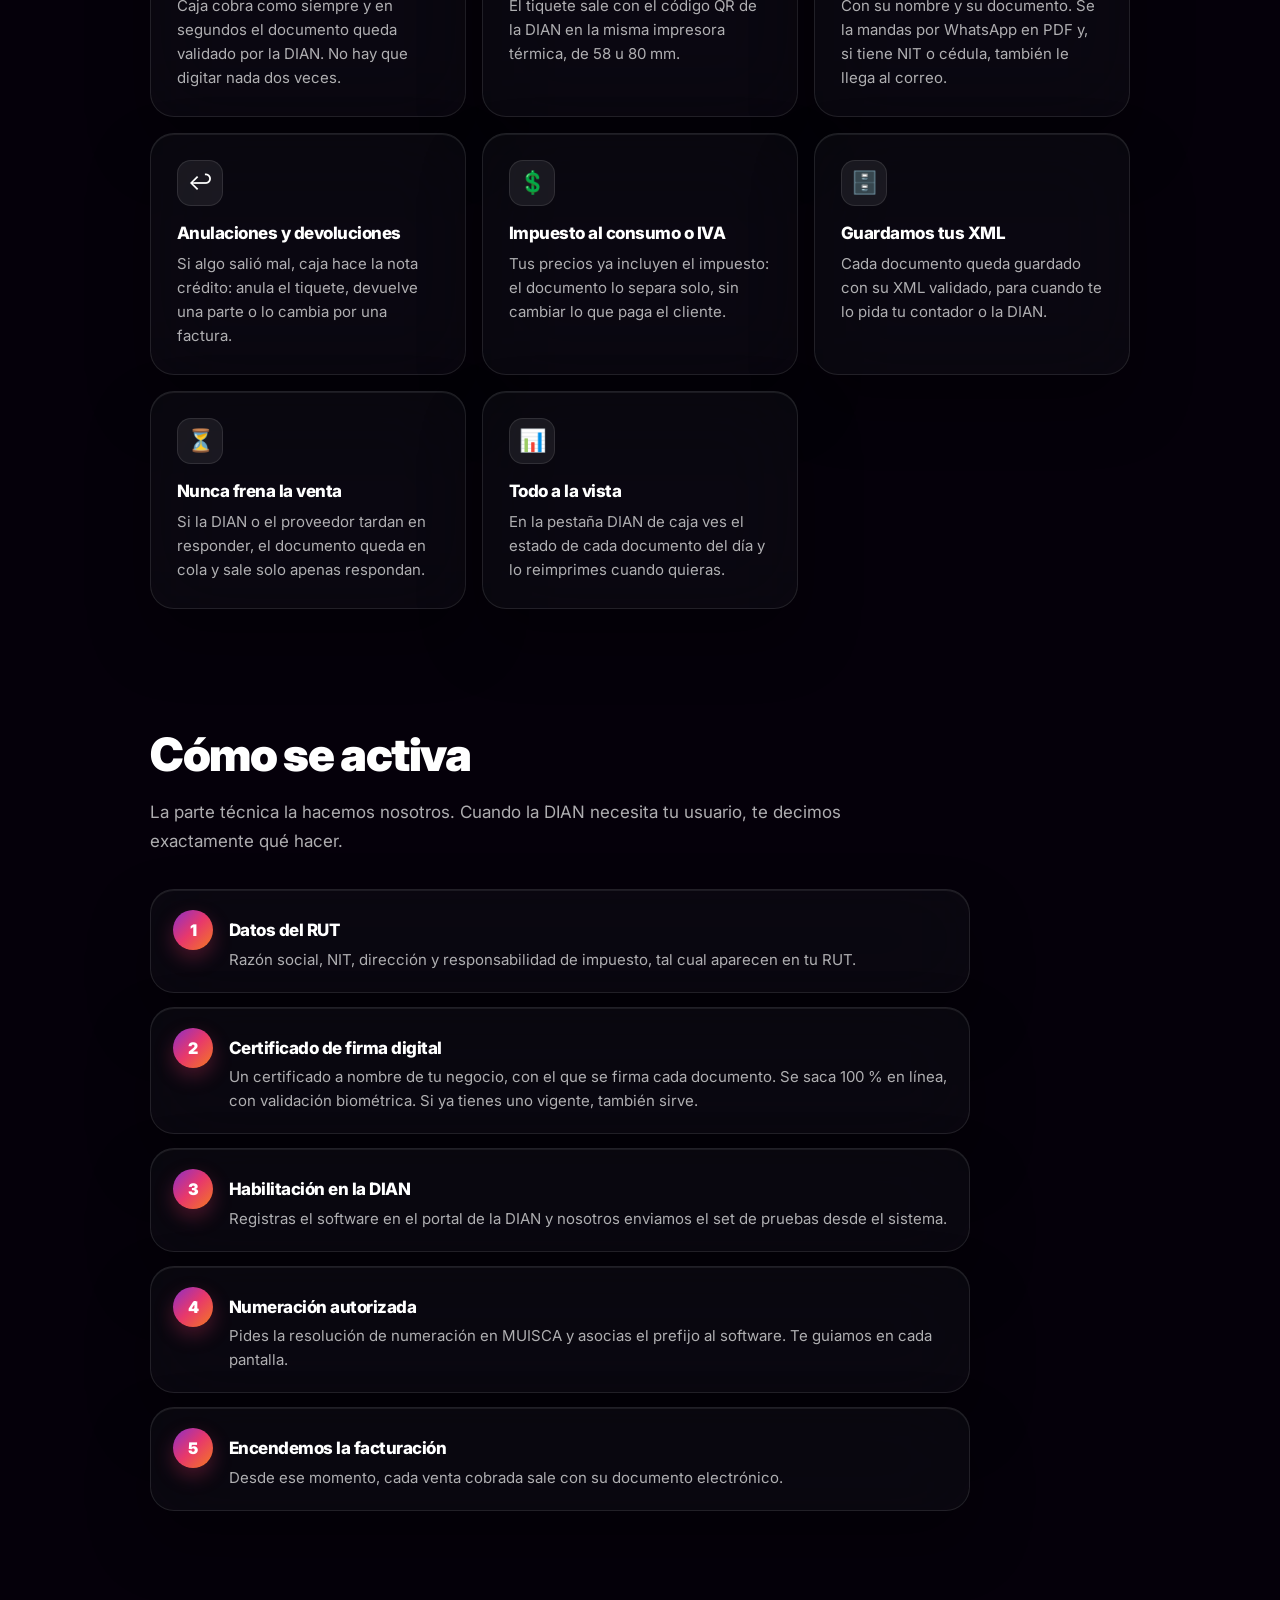
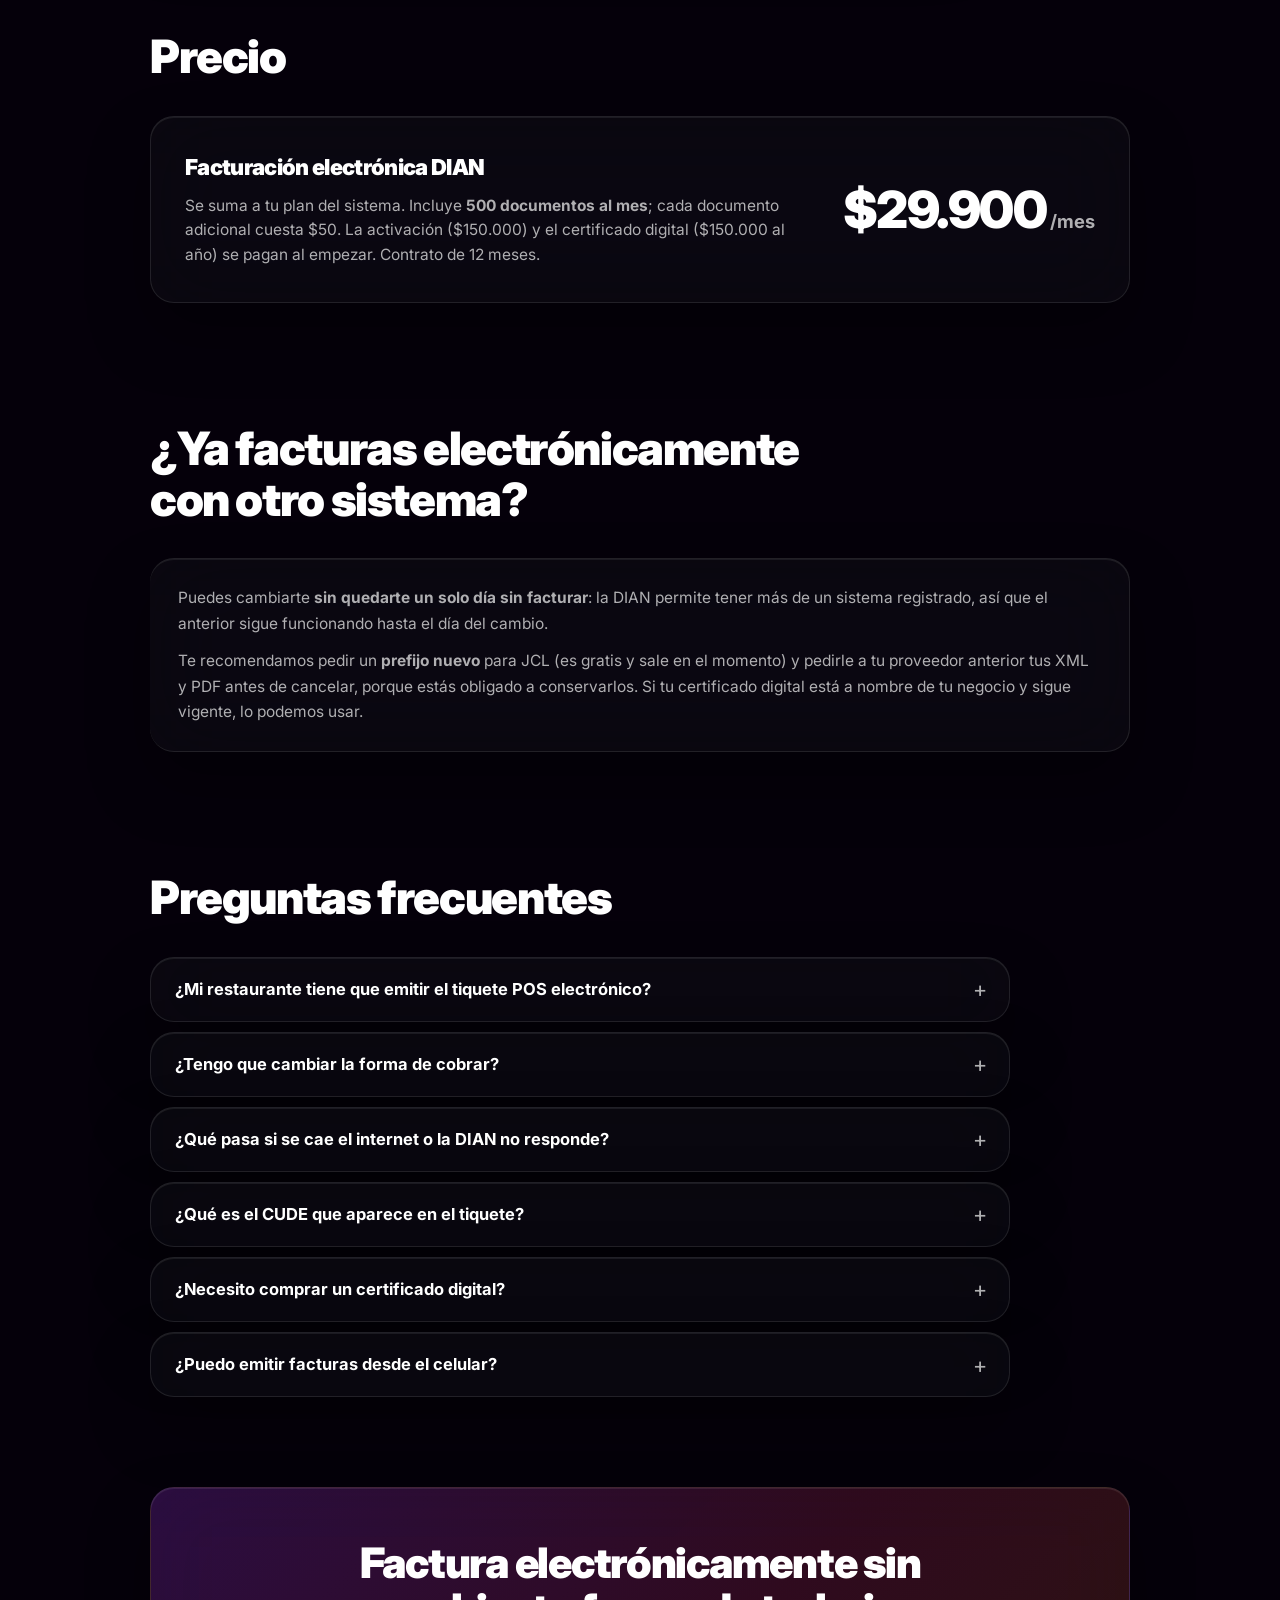
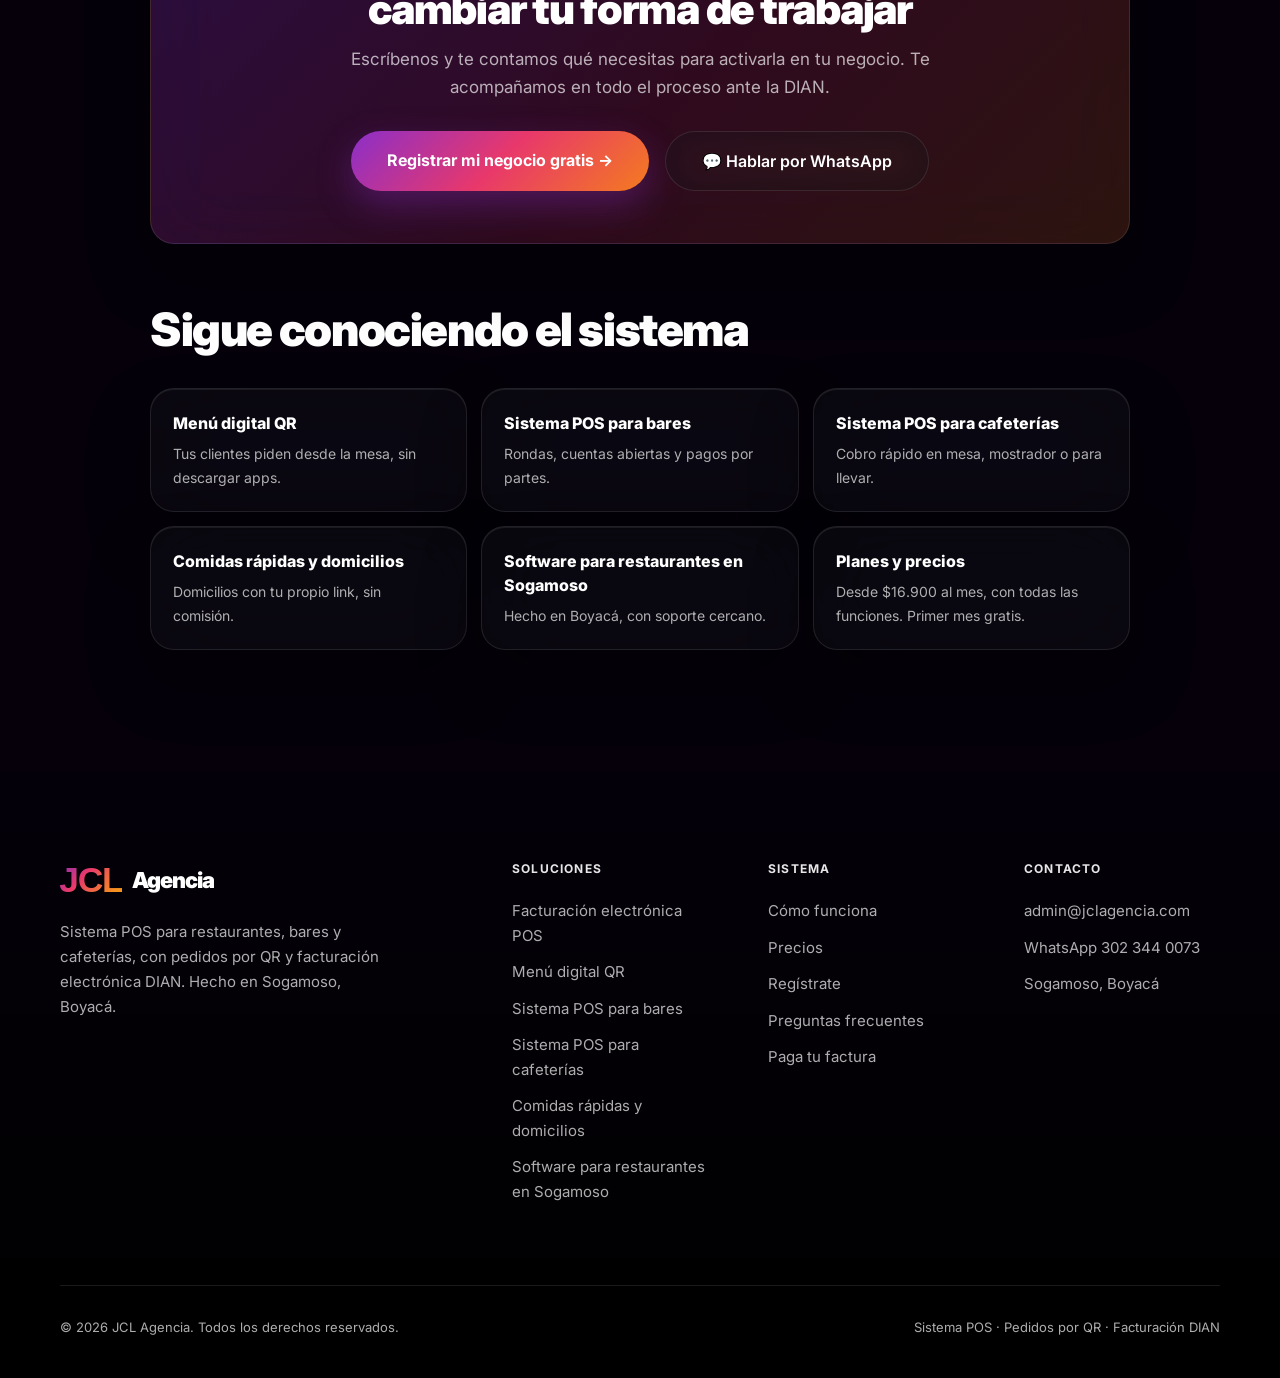
==== commit 545a0d1f: "Facturación: el certificado se saca 100 % en línea con biometría y nadie firma por el negocio MATIAS" ====
--- a/facturacion-electronica-pos.html
+++ b/facturacion-electronica-pos.html
@@ -91,7 +91,7 @@
    "name": "¿Necesito comprar un certificado digital?",
    "acceptedAnswer": {
     "@type": "Answer",
-    "text": "Sí, cada negocio firma sus documentos con un certificado a su nombre. Si no tienes uno, lo gestionamos contigo; si ya tienes uno vigente a nombre de tu negocio, lo podemos usar."
+    "text": "Sí. Cada negocio firma sus documentos con un certificado a su nombre: nadie puede firmar por ti. Se saca 100 % en línea, con validación biométrica, y te guiamos; si ya tienes uno vigente a nombre de tu negocio, lo podemos usar."
    }
   },
   {
@@ -141,7 +141,7 @@
 </div></section>
 <section class="bloque"><div class="cabeza"><h2>Cómo se activa</h2><p>La parte técnica la hacemos nosotros. Cuando la DIAN necesita tu usuario, te decimos exactamente qué hacer.</p></div><ol class="pasos">
 <li class="panel"><div><h3>Datos del RUT</h3><p>Razón social, NIT, dirección y responsabilidad de impuesto, tal cual aparecen en tu RUT.</p></div></li>
-<li class="panel"><div><h3>Certificado de firma digital</h3><p>Un certificado a nombre de tu negocio, con el que se firma cada documento. Si ya tienes uno vigente, también sirve.</p></div></li>
+<li class="panel"><div><h3>Certificado de firma digital</h3><p>Un certificado a nombre de tu negocio, con el que se firma cada documento. Se saca 100 % en línea, con validación biométrica. Si ya tienes uno vigente, también sirve.</p></div></li>
 <li class="panel"><div><h3>Habilitación en la DIAN</h3><p>Registras el software en el portal de la DIAN y nosotros enviamos el set de pruebas desde el sistema.</p></div></li>
 <li class="panel"><div><h3>Numeración autorizada</h3><p>Pides la resolución de numeración en MUISCA y asocias el prefijo al software. Te guiamos en cada pantalla.</p></div></li>
 <li class="panel"><div><h3>Encendemos la facturación</h3><p>Desde ese momento, cada venta cobrada sale con su documento electrónico.</p></div></li>
@@ -162,7 +162,7 @@
 <details class="panel"><summary>¿Tengo que cambiar la forma de cobrar?</summary><div><p>No. Caja cobra igual que siempre y el documento se genera solo con cada cobro. Si el cliente pide factura con sus datos, la cajera los escribe y sale la factura a su nombre.</p></div></details>
 <details class="panel"><summary>¿Qué pasa si se cae el internet o la DIAN no responde?</summary><div><p>Si la DIAN o el proveedor tardan en responder, la venta no se detiene: el documento queda en cola y se envía solo apenas respondan. Como el sistema funciona en línea, si se cae el internet del local puedes seguir trabajando desde un celular con datos.</p></div></details>
 <details class="panel"><summary>¿Qué es el CUDE que aparece en el tiquete?</summary><div><p>Es el código único del documento electrónico. Va impreso junto con un código QR para que tu cliente, o la DIAN, verifiquen el tiquete en línea.</p></div></details>
-<details class="panel"><summary>¿Necesito comprar un certificado digital?</summary><div><p>Sí, cada negocio firma sus documentos con un certificado a su nombre. Si no tienes uno, lo gestionamos contigo; si ya tienes uno vigente a nombre de tu negocio, lo podemos usar.</p></div></details>
+<details class="panel"><summary>¿Necesito comprar un certificado digital?</summary><div><p>Sí. Cada negocio firma sus documentos con un certificado a su nombre: nadie puede firmar por ti. Se saca 100 % en línea, con validación biométrica, y te guiamos; si ya tienes uno vigente a nombre de tu negocio, lo podemos usar.</p></div></details>
 <details class="panel"><summary>¿Puedo emitir facturas desde el celular?</summary><div><p>Sí. Caja funciona en el navegador del celular, la tablet o el computador, y la factura se le puede mandar al cliente por WhatsApp en PDF.</p></div></details>
 </div></section>
 <div class="cta-final"><div class="panel">
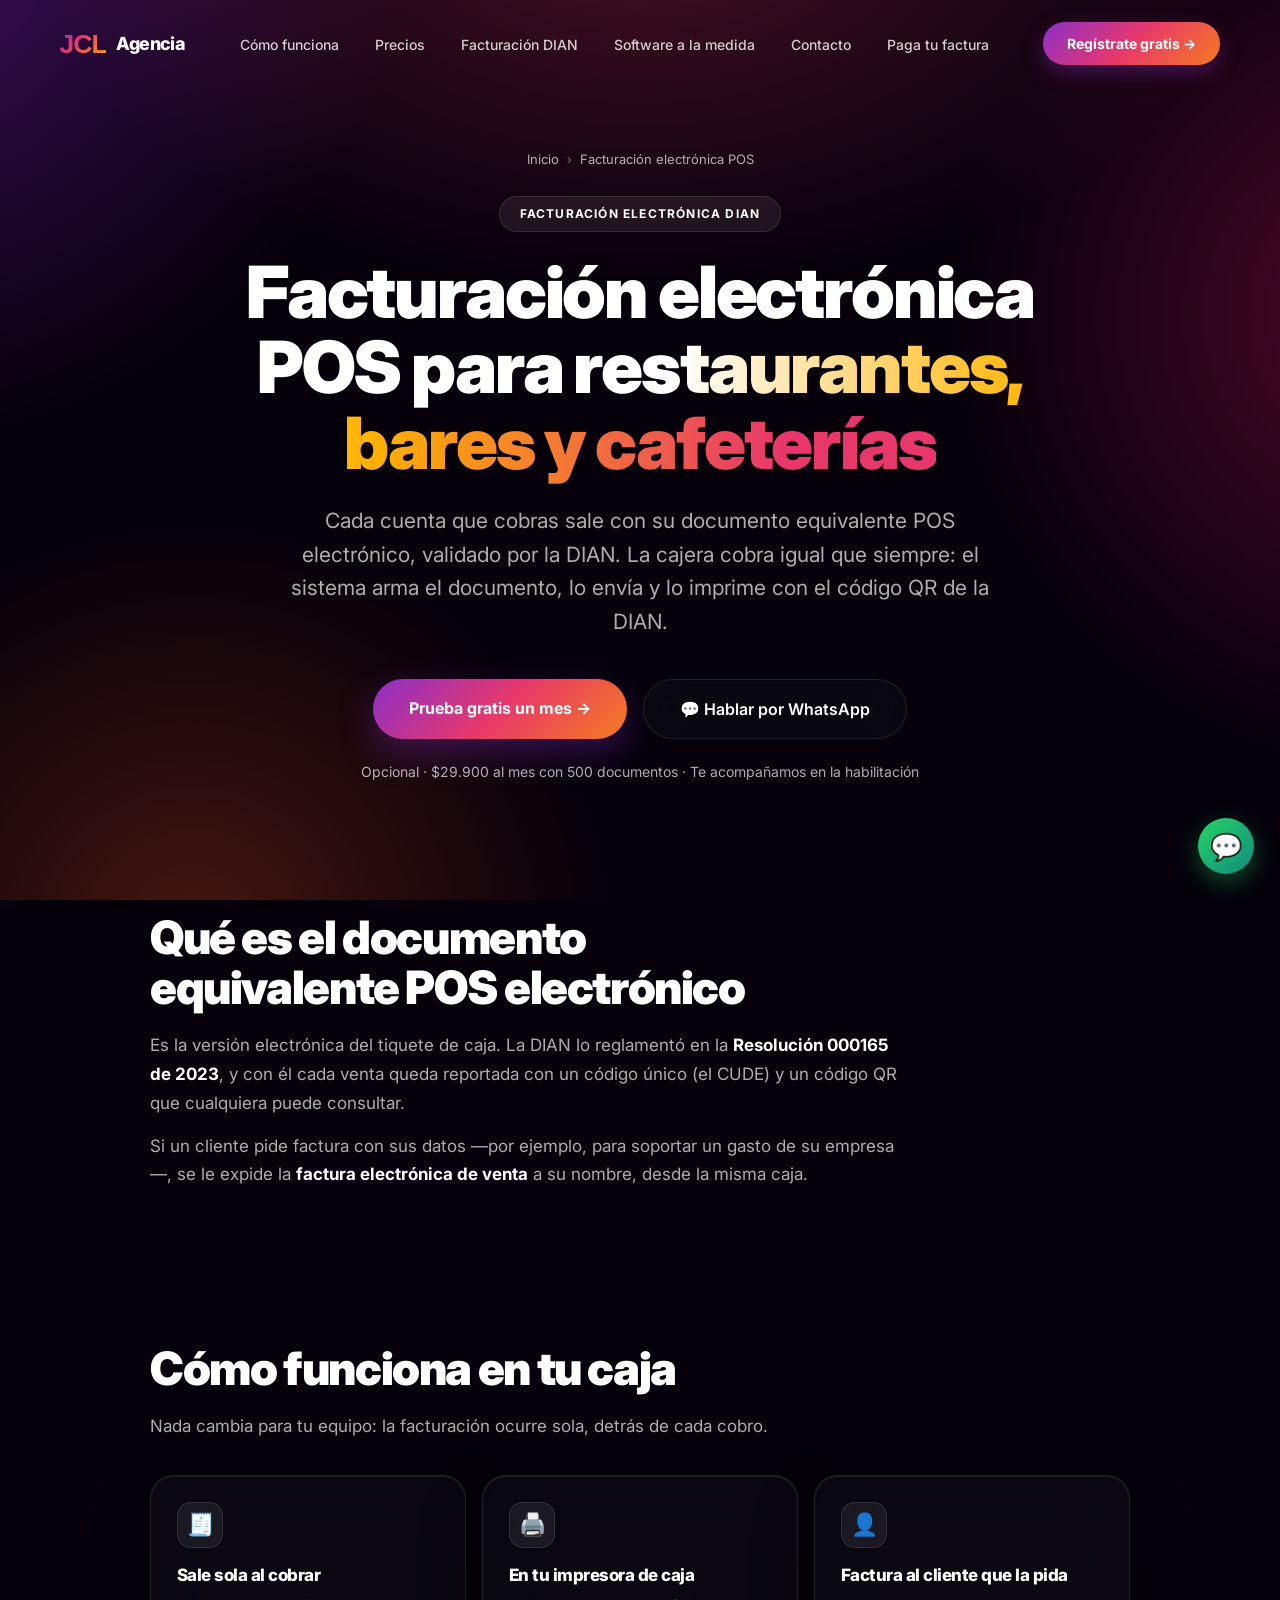
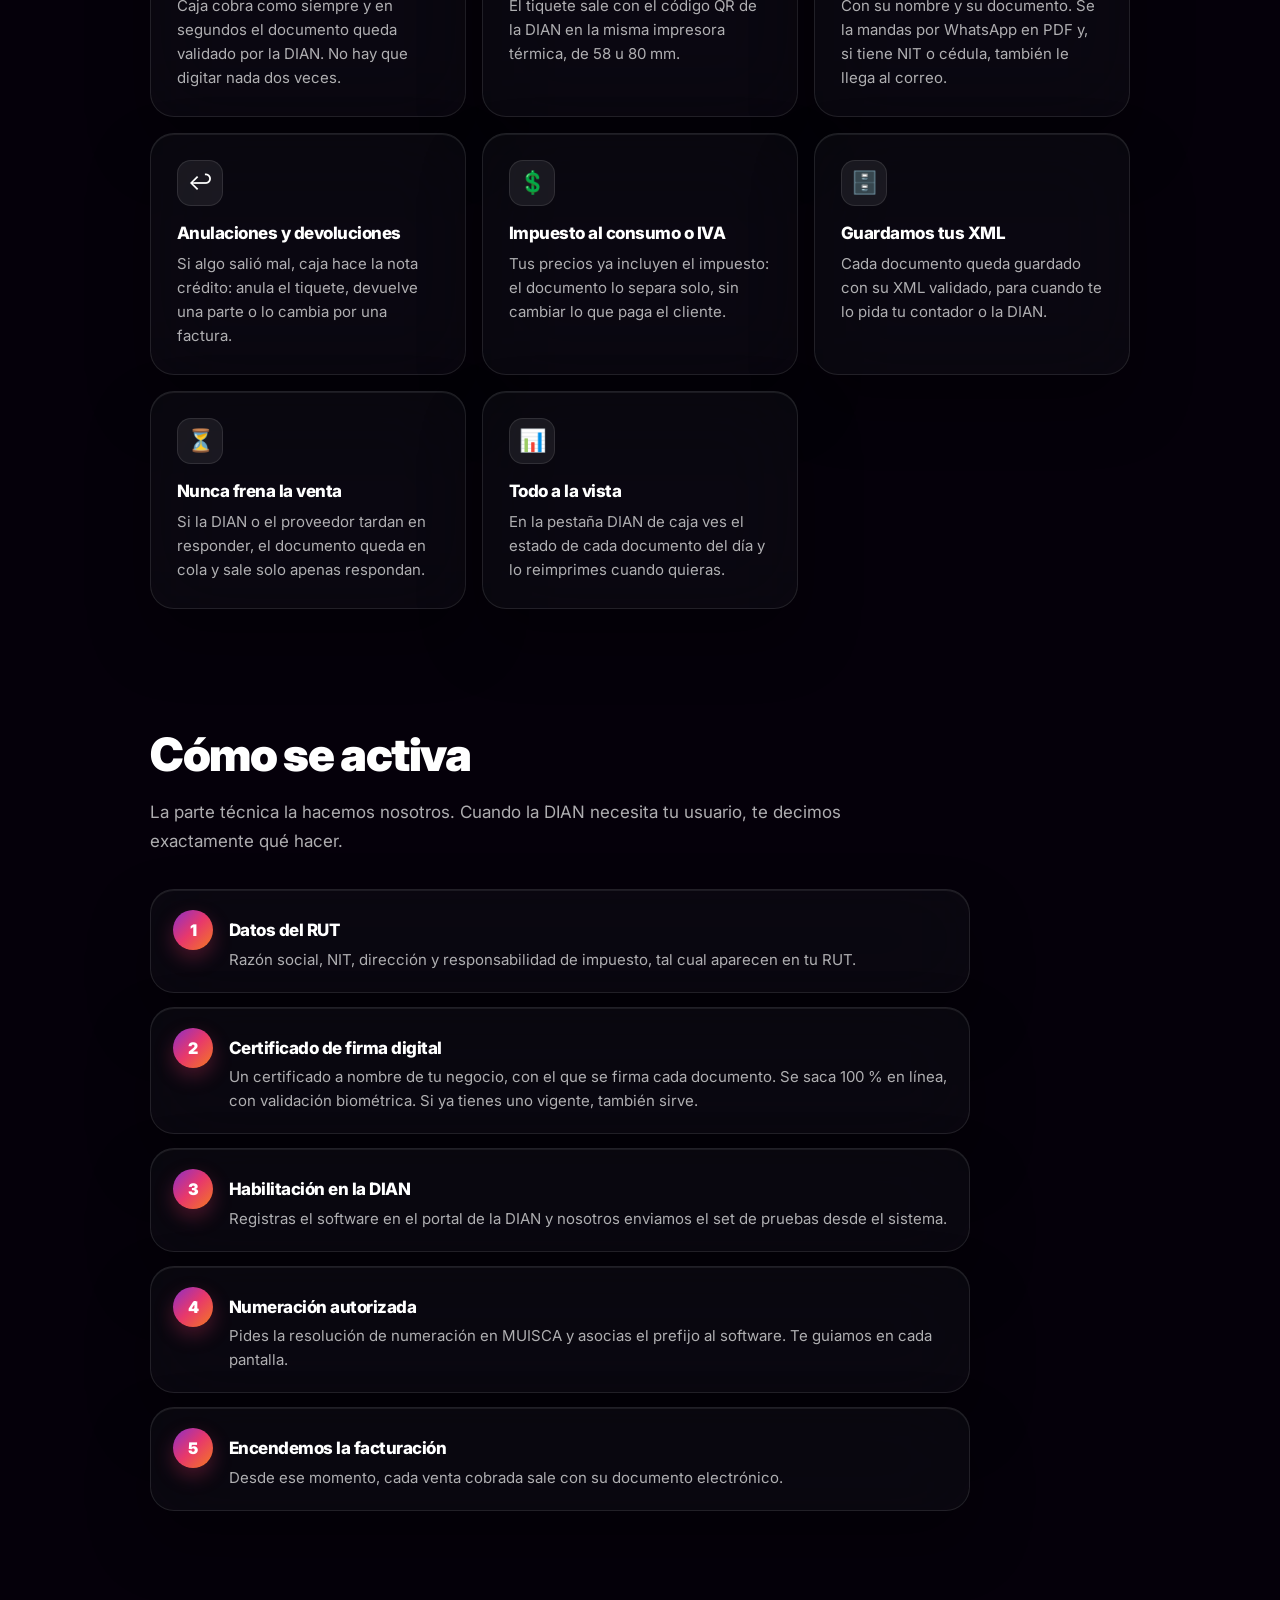
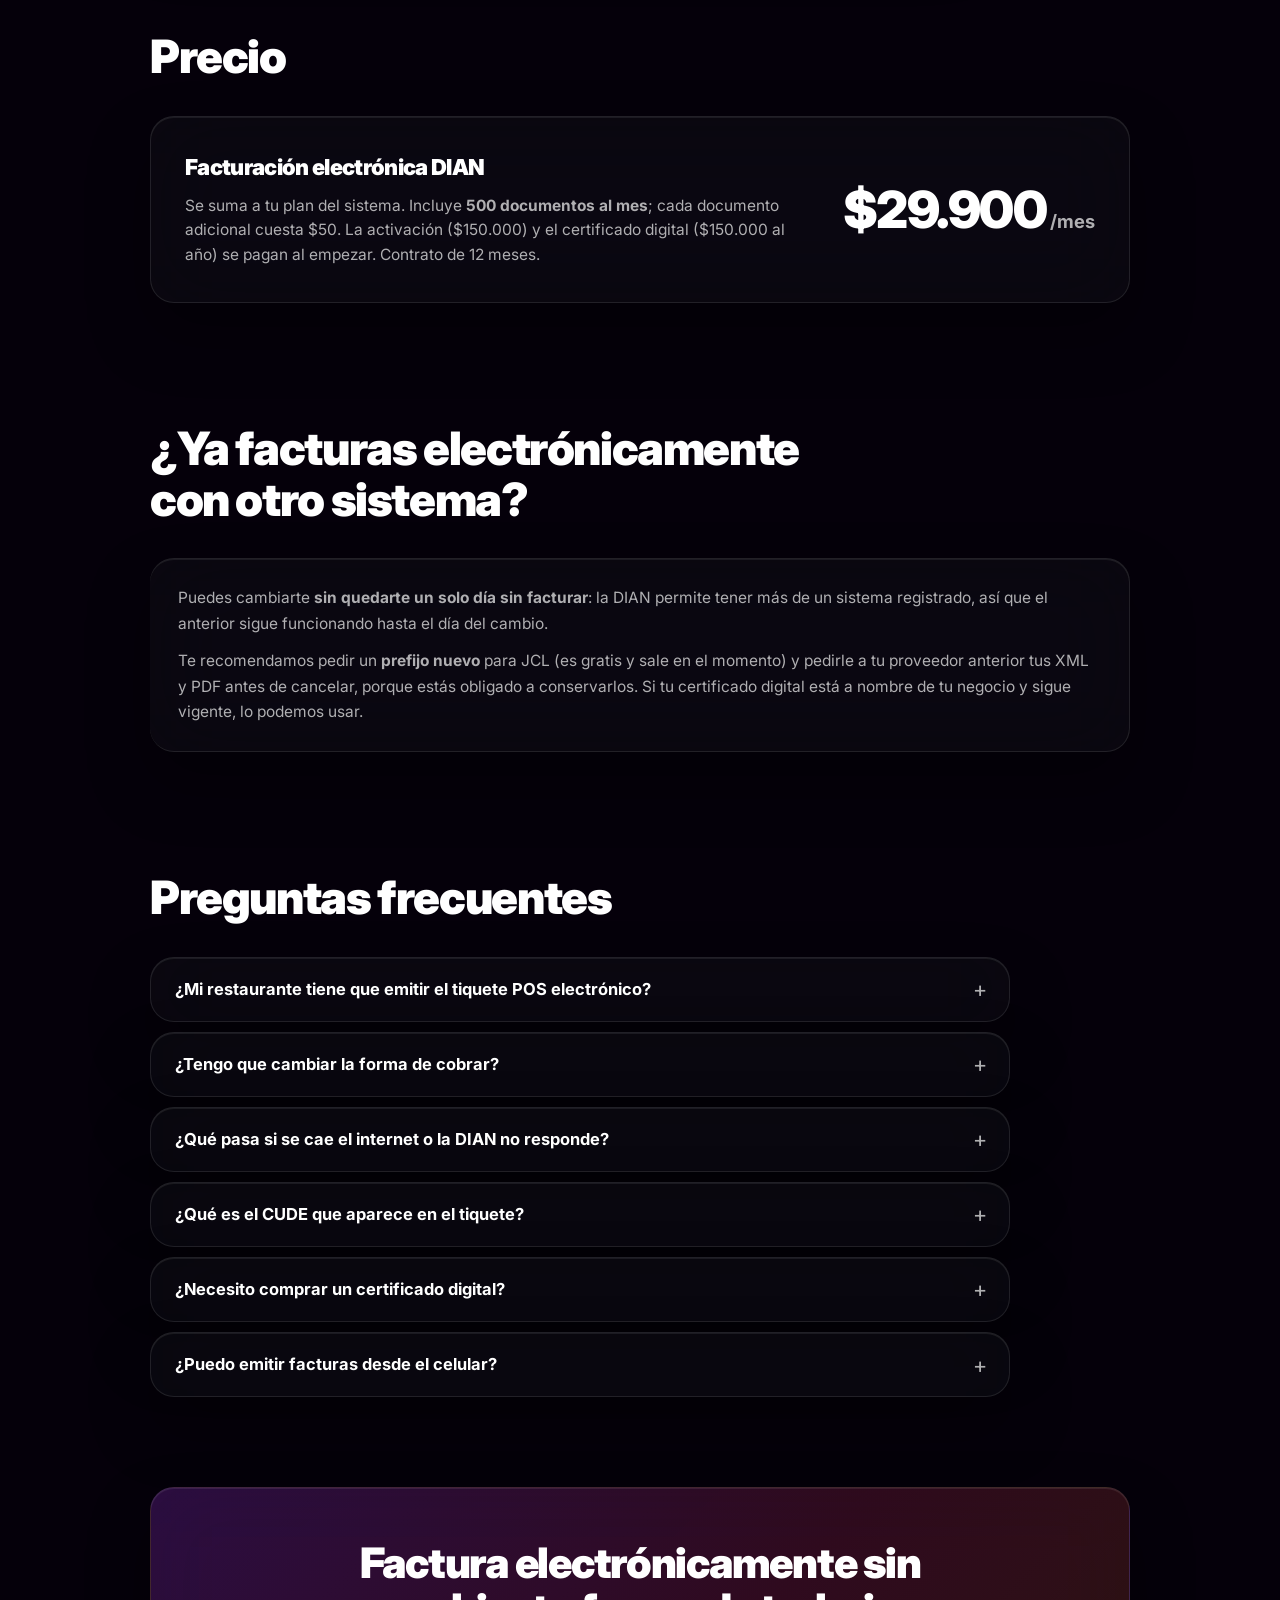
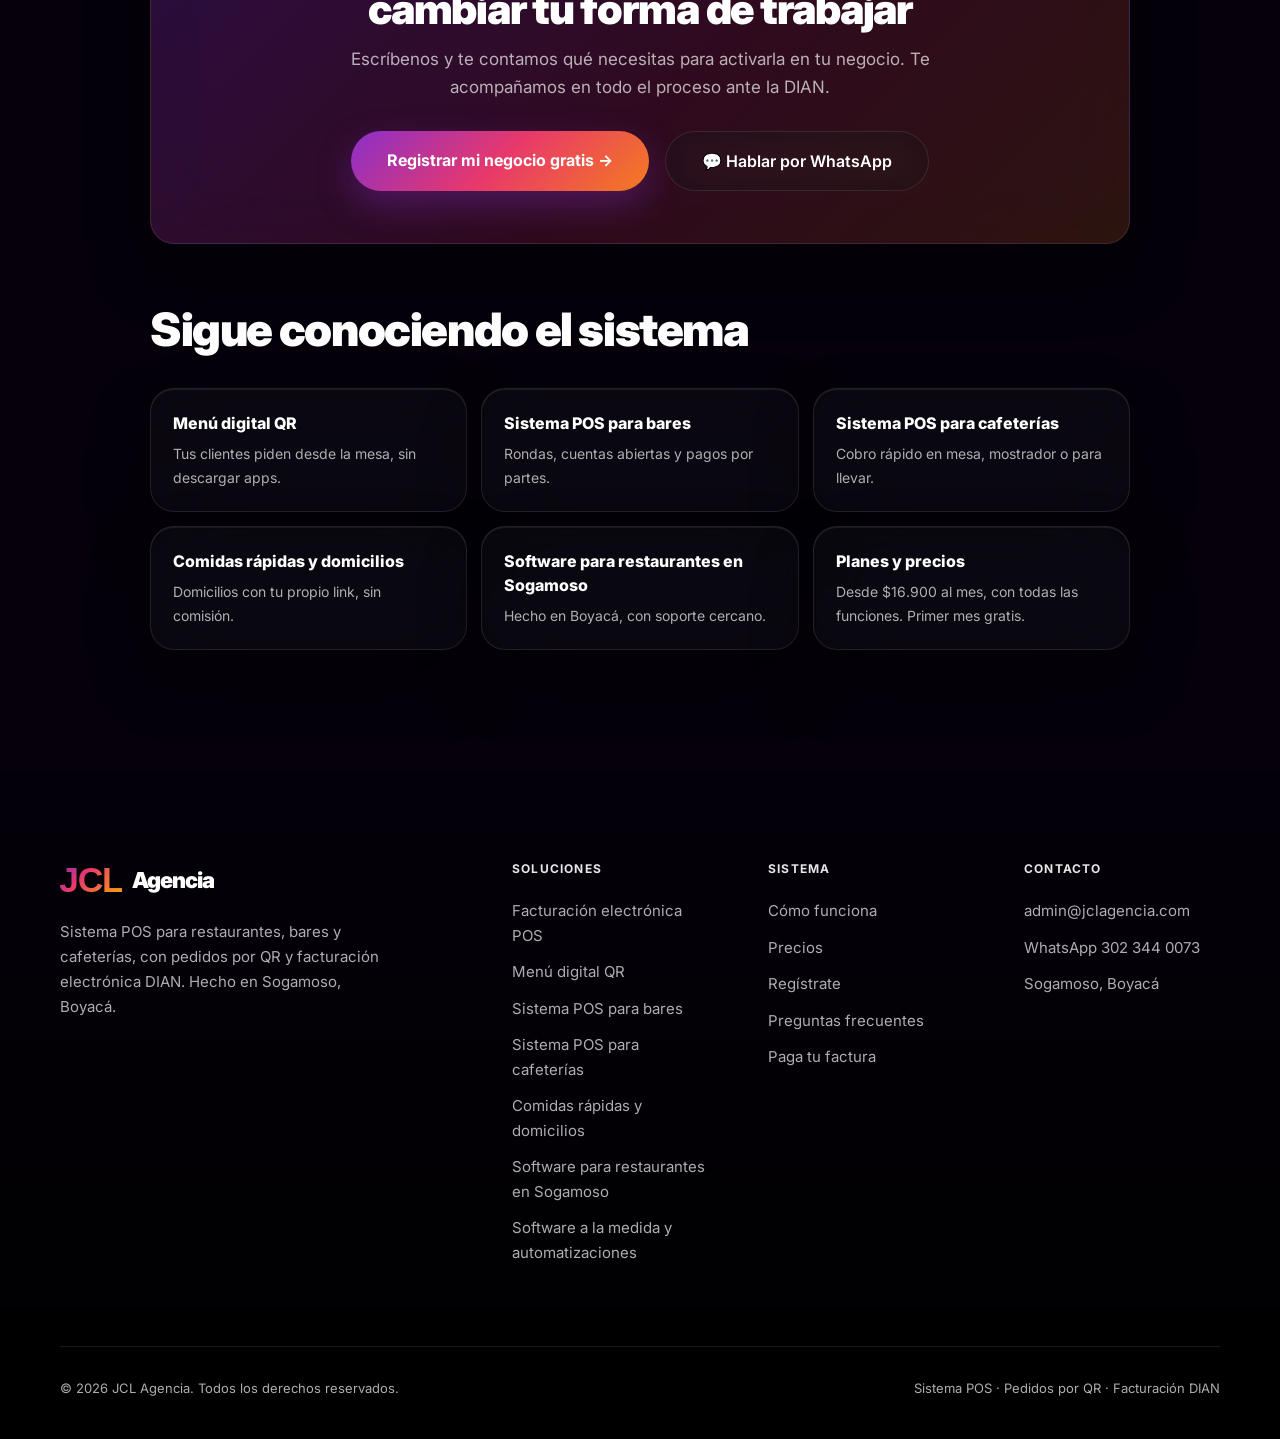
==== commit 5c79890c: "Web: apartado y página de software a la medida y automatizaciones - Página nueva /software-a-la-medi" ====
--- a/facturacion-electronica-pos.html
+++ b/facturacion-electronica-pos.html
@@ -110,13 +110,13 @@
 <a class="saltar" href="#contenido">Saltar al contenido</a>
 <nav id="nb" aria-label="Principal">
   <a href="/" class="nlogo" aria-label="JCL Agencia, ir al inicio"><svg class="nlogo-icon" xmlns="http://www.w3.org/2000/svg" viewBox="0 0 400 260" aria-hidden="true"><defs><linearGradient id="ng" x1="0%" y1="0%" x2="100%" y2="60%"><stop offset="0%" stop-color="#7B2FBE"/><stop offset="45%" stop-color="#E8386B"/><stop offset="100%" stop-color="#F5921E"/></linearGradient></defs><text x="200" y="210" font-family="Arial Black,Arial,sans-serif" font-weight="900" font-size="230" fill="url(#ng)" text-anchor="middle" letter-spacing="-8">JCL</text></svg><span class="nlogo-text">Agencia</span></a>
-  <ul class="nlinks"><li><a href="/#pedidos">Cómo funciona</a></li><li><a href="/#precios">Precios</a></li><li><a href="/facturacion-electronica-pos">Facturación DIAN</a></li><li><a href="/#contacto">Contacto</a></li><li><a href="/pagar">Paga tu factura</a></li></ul>
+  <ul class="nlinks"><li><a href="/#pedidos">Cómo funciona</a></li><li><a href="/#precios">Precios</a></li><li><a href="/facturacion-electronica-pos">Facturación DIAN</a></li><li><a href="/software-a-la-medida">Software a la medida</a></li><li><a href="/#contacto">Contacto</a></li><li><a href="/pagar">Paga tu factura</a></li></ul>
   <a href="/#registro" class="ncta">Regístrate gratis →</a>
   <button class="nburg" id="burger" type="button" aria-label="Abrir menú" aria-controls="mm" aria-expanded="false"><span></span><span></span><span></span></button>
 </nav>
 <div class="mmenu" id="mm" aria-hidden="true">
   <button class="mcls" id="mcls" type="button" aria-label="Cerrar menú">✕</button>
-  <a href="/#pedidos">Cómo funciona</a><a href="/#precios">Precios</a><a href="/facturacion-electronica-pos">Facturación DIAN</a><a href="/#contacto">Contacto</a><a href="/pagar">Paga tu factura</a>
+  <a href="/#pedidos">Cómo funciona</a><a href="/#precios">Precios</a><a href="/facturacion-electronica-pos">Facturación DIAN</a><a href="/software-a-la-medida">Software a la medida</a><a href="/#contacto">Contacto</a><a href="/pagar">Paga tu factura</a>
   <a href="/#registro" class="ncta">Regístrate gratis →</a>
 </div>
 <header class="pg-hero">
@@ -179,7 +179,7 @@
         <a href="/" class="fbrand-logo" aria-label="JCL Agencia, ir al inicio"><svg class="fbrand-logo-icon" xmlns="http://www.w3.org/2000/svg" viewBox="0 0 400 260" aria-hidden="true"><defs><linearGradient id="fg2" x1="0%" y1="0%" x2="100%" y2="60%"><stop offset="0%" stop-color="#7B2FBE"/><stop offset="45%" stop-color="#E8386B"/><stop offset="100%" stop-color="#F5921E"/></linearGradient></defs><text x="200" y="210" font-family="Arial Black,Arial,sans-serif" font-weight="900" font-size="230" fill="url(#fg2)" text-anchor="middle" letter-spacing="-8">JCL</text></svg><span class="fbrand-logo-txt">Agencia</span></a>
         <p>Sistema POS para restaurantes, bares y cafeterías, con pedidos por QR y facturación electrónica DIAN. Hecho en Sogamoso, Boyacá.</p>
       </div>
-      <div class="fcol"><h4>Soluciones</h4><ul><li><a href="/facturacion-electronica-pos">Facturación electrónica POS</a></li><li><a href="/menu-digital-qr">Menú digital QR</a></li><li><a href="/sistema-pos-bares">Sistema POS para bares</a></li><li><a href="/sistema-pos-cafeterias">Sistema POS para cafeterías</a></li><li><a href="/sistema-pos-comidas-rapidas">Comidas rápidas y domicilios</a></li><li><a href="/software-restaurantes-sogamoso">Software para restaurantes en Sogamoso</a></li></ul></div>
+      <div class="fcol"><h4>Soluciones</h4><ul><li><a href="/facturacion-electronica-pos">Facturación electrónica POS</a></li><li><a href="/menu-digital-qr">Menú digital QR</a></li><li><a href="/sistema-pos-bares">Sistema POS para bares</a></li><li><a href="/sistema-pos-cafeterias">Sistema POS para cafeterías</a></li><li><a href="/sistema-pos-comidas-rapidas">Comidas rápidas y domicilios</a></li><li><a href="/software-restaurantes-sogamoso">Software para restaurantes en Sogamoso</a></li><li><a href="/software-a-la-medida">Software a la medida y automatizaciones</a></li></ul></div>
       <div class="fcol"><h4>Sistema</h4><ul>
         <li><a href="/#pedidos">Cómo funciona</a></li>
         <li><a href="/#precios">Precios</a></li>
--- a/paginas.css
+++ b/paginas.css
@@ -58,6 +58,7 @@
 .nlinks { display: flex; gap: 36px; list-style: none; }
 .nlinks a { color: var(--text-main); text-decoration: none; font-size: 14px; font-weight: 500; opacity: .8; transition: opacity .2s; }
 .nlinks a:hover, .nlinks a[aria-current="page"] { opacity: 1; }
+.nlinks a { white-space: nowrap; }
 .ncta { background: var(--grad); color: #fff; padding: 11px 24px; border-radius: 100px; font-size: 14px; font-weight: 700; text-decoration: none; transition: all .3s; box-shadow: 0 8px 20px rgba(139,47,201,.35); white-space: nowrap; }
 .ncta:hover { transform: translateY(-2px); box-shadow: 0 12px 28px rgba(139,47,201,.5); }
 .nburg { display: none; flex-direction: column; gap: 6px; cursor: pointer; background: none; border: none; z-index: 1001; padding: 6px; }
@@ -176,14 +177,16 @@
 .wa-float:hover { transform: translateY(-4px) scale(1.05); }
 
 /* ── RESPONSIVE ── */
+@media (max-width: 1240px) { .nlinks { gap: 24px; } }
 @media (max-width: 1100px) {
-  .nlinks { gap: 24px; }
   .ftop { grid-template-columns: 1fr 1fr; gap: 40px; }
+}
+@media (max-width: 1120px) {
+  .nlinks, nav > .ncta { display: none; }
+  .nburg { display: flex; }
 }
 @media (max-width: 940px) {
   nav, nav.sc { padding: 14px 20px; }
-  .nlinks, nav > .ncta { display: none; }
-  .nburg { display: flex; }
 }
 @media (max-width: 768px) {
   .pg-hero { padding: 112px 16px 44px; }
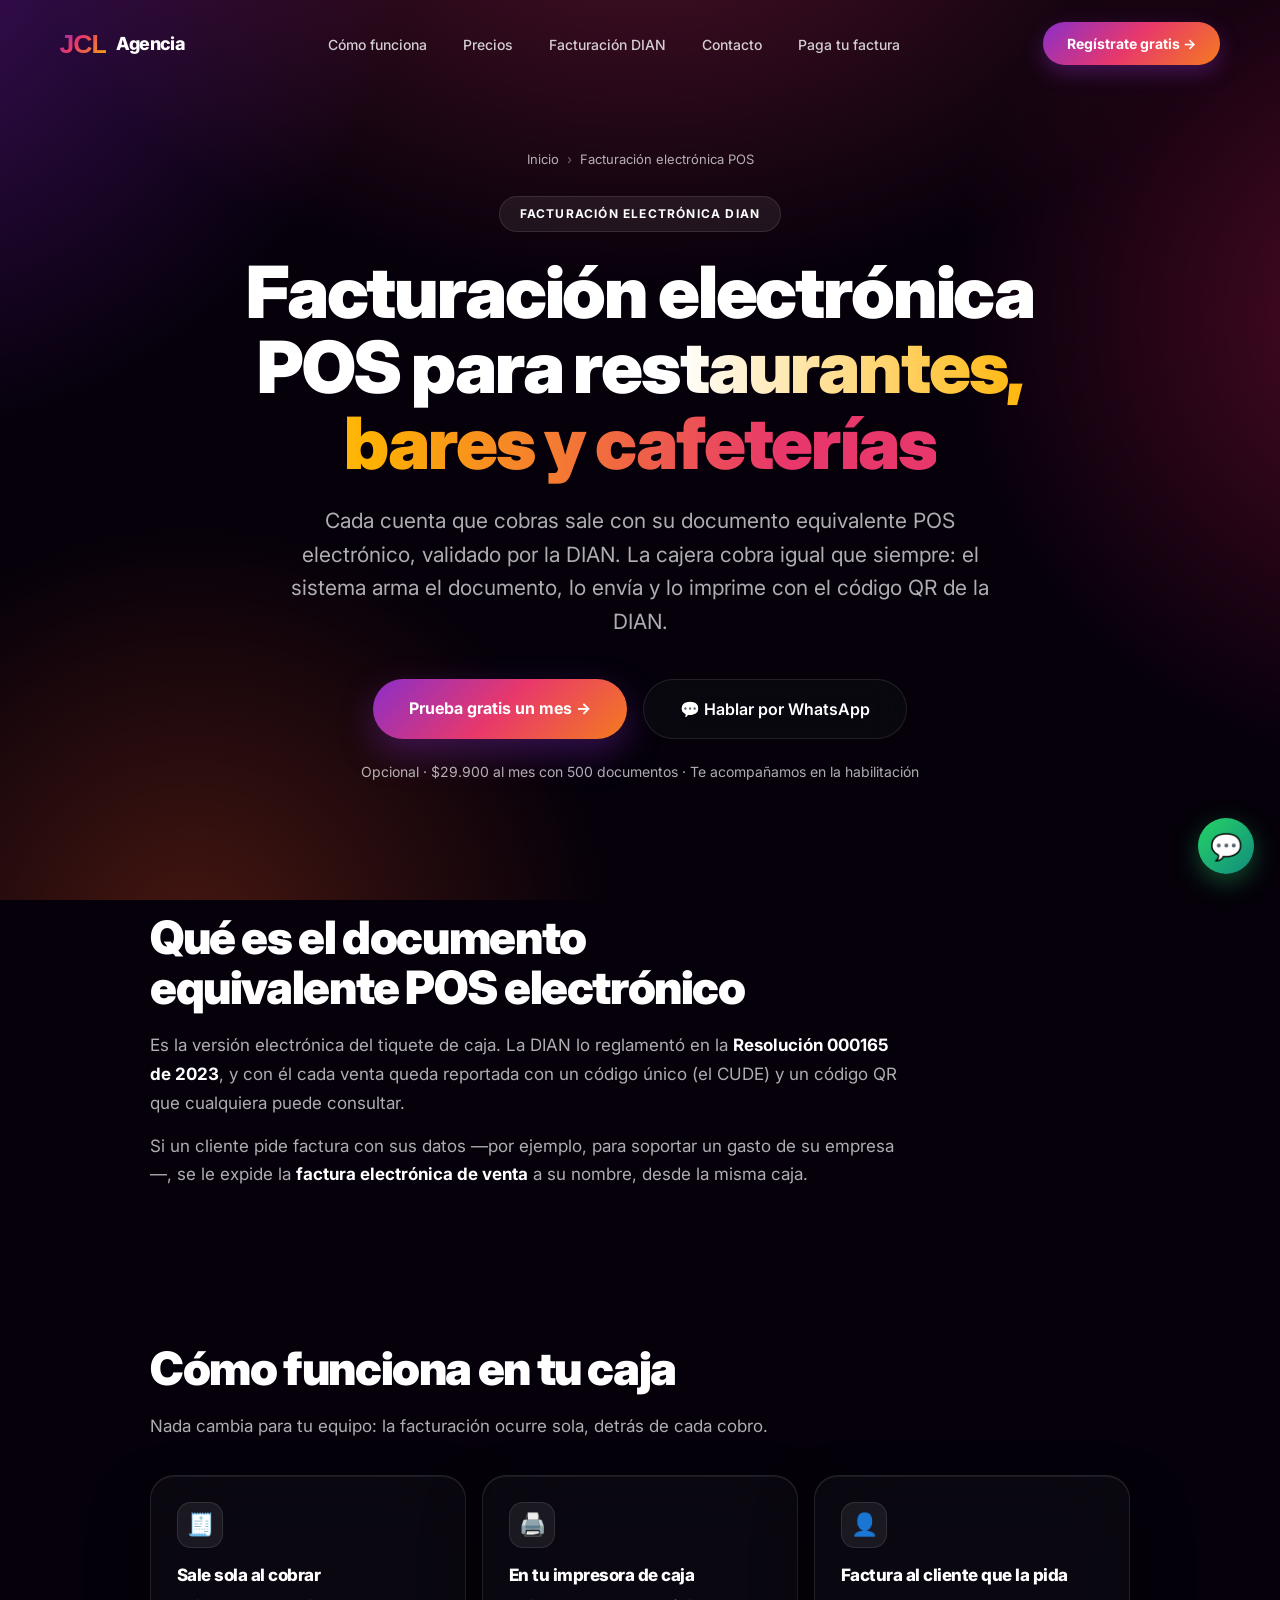
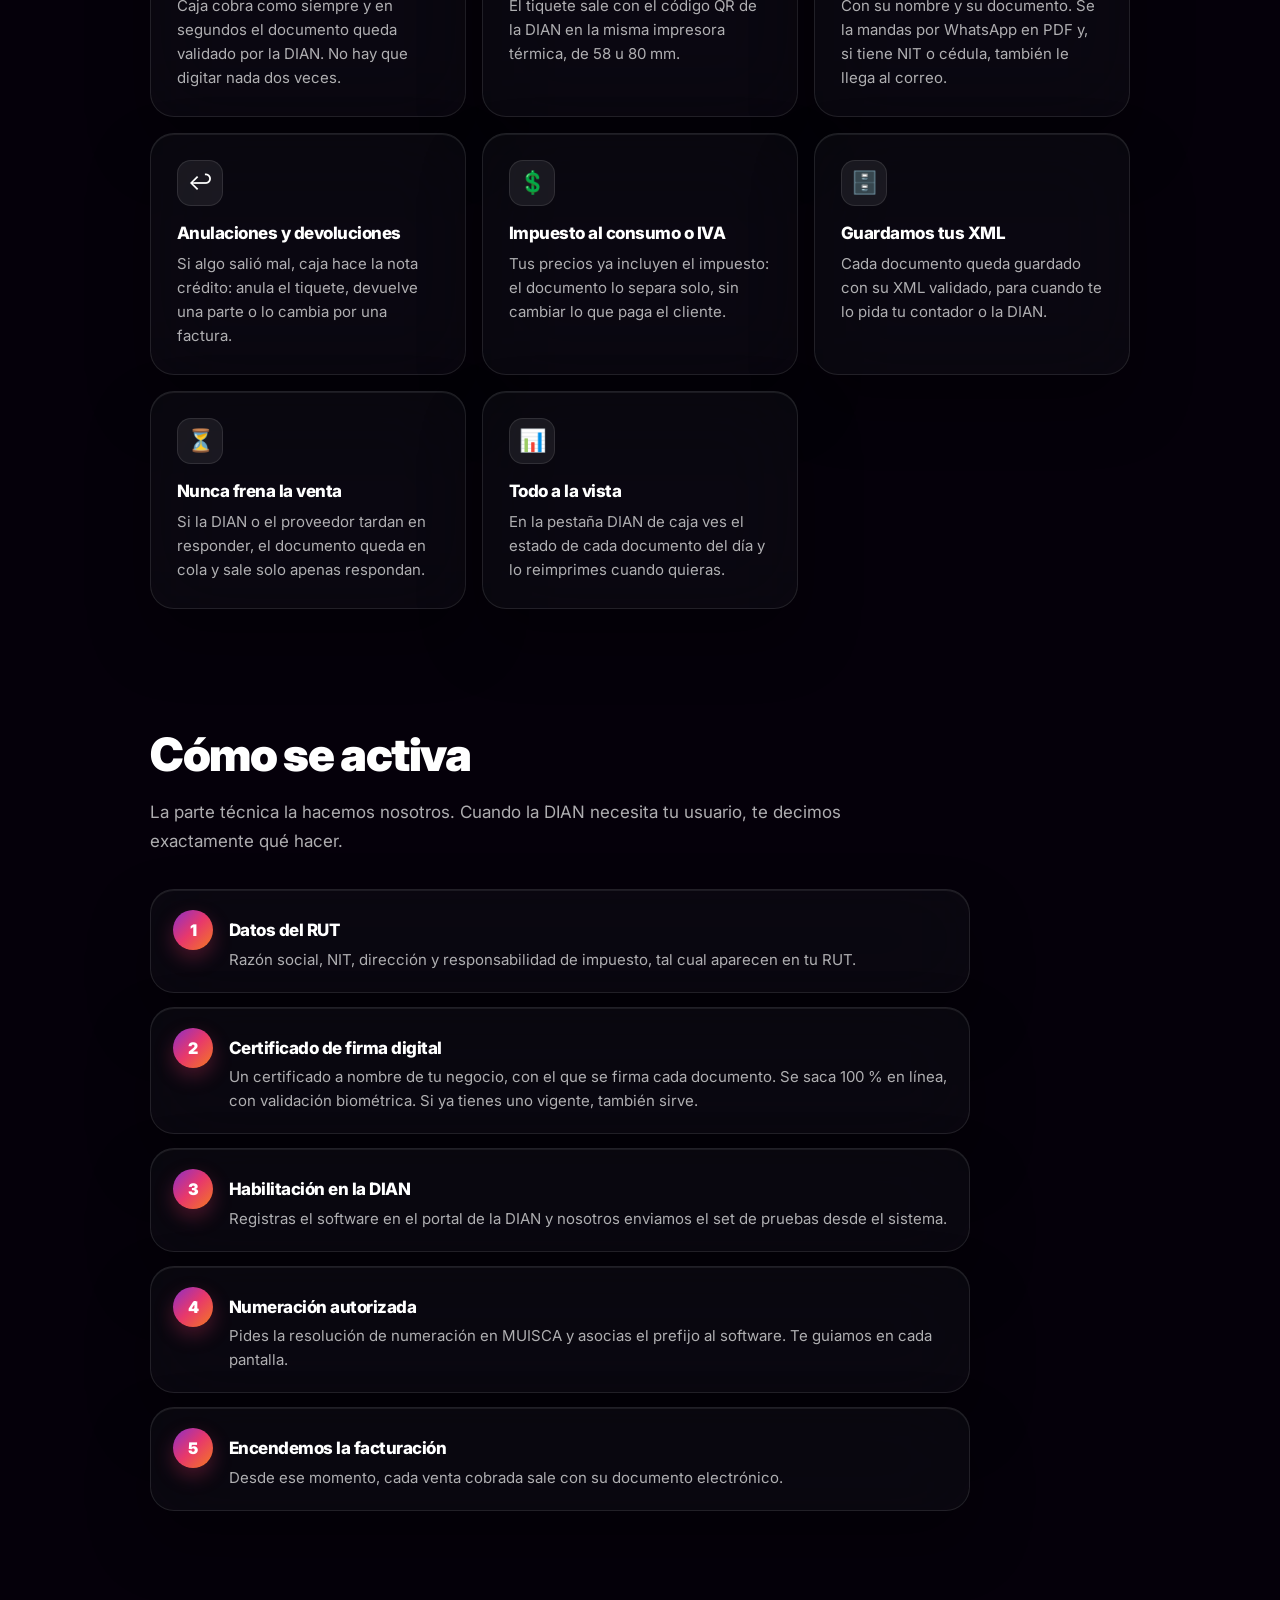
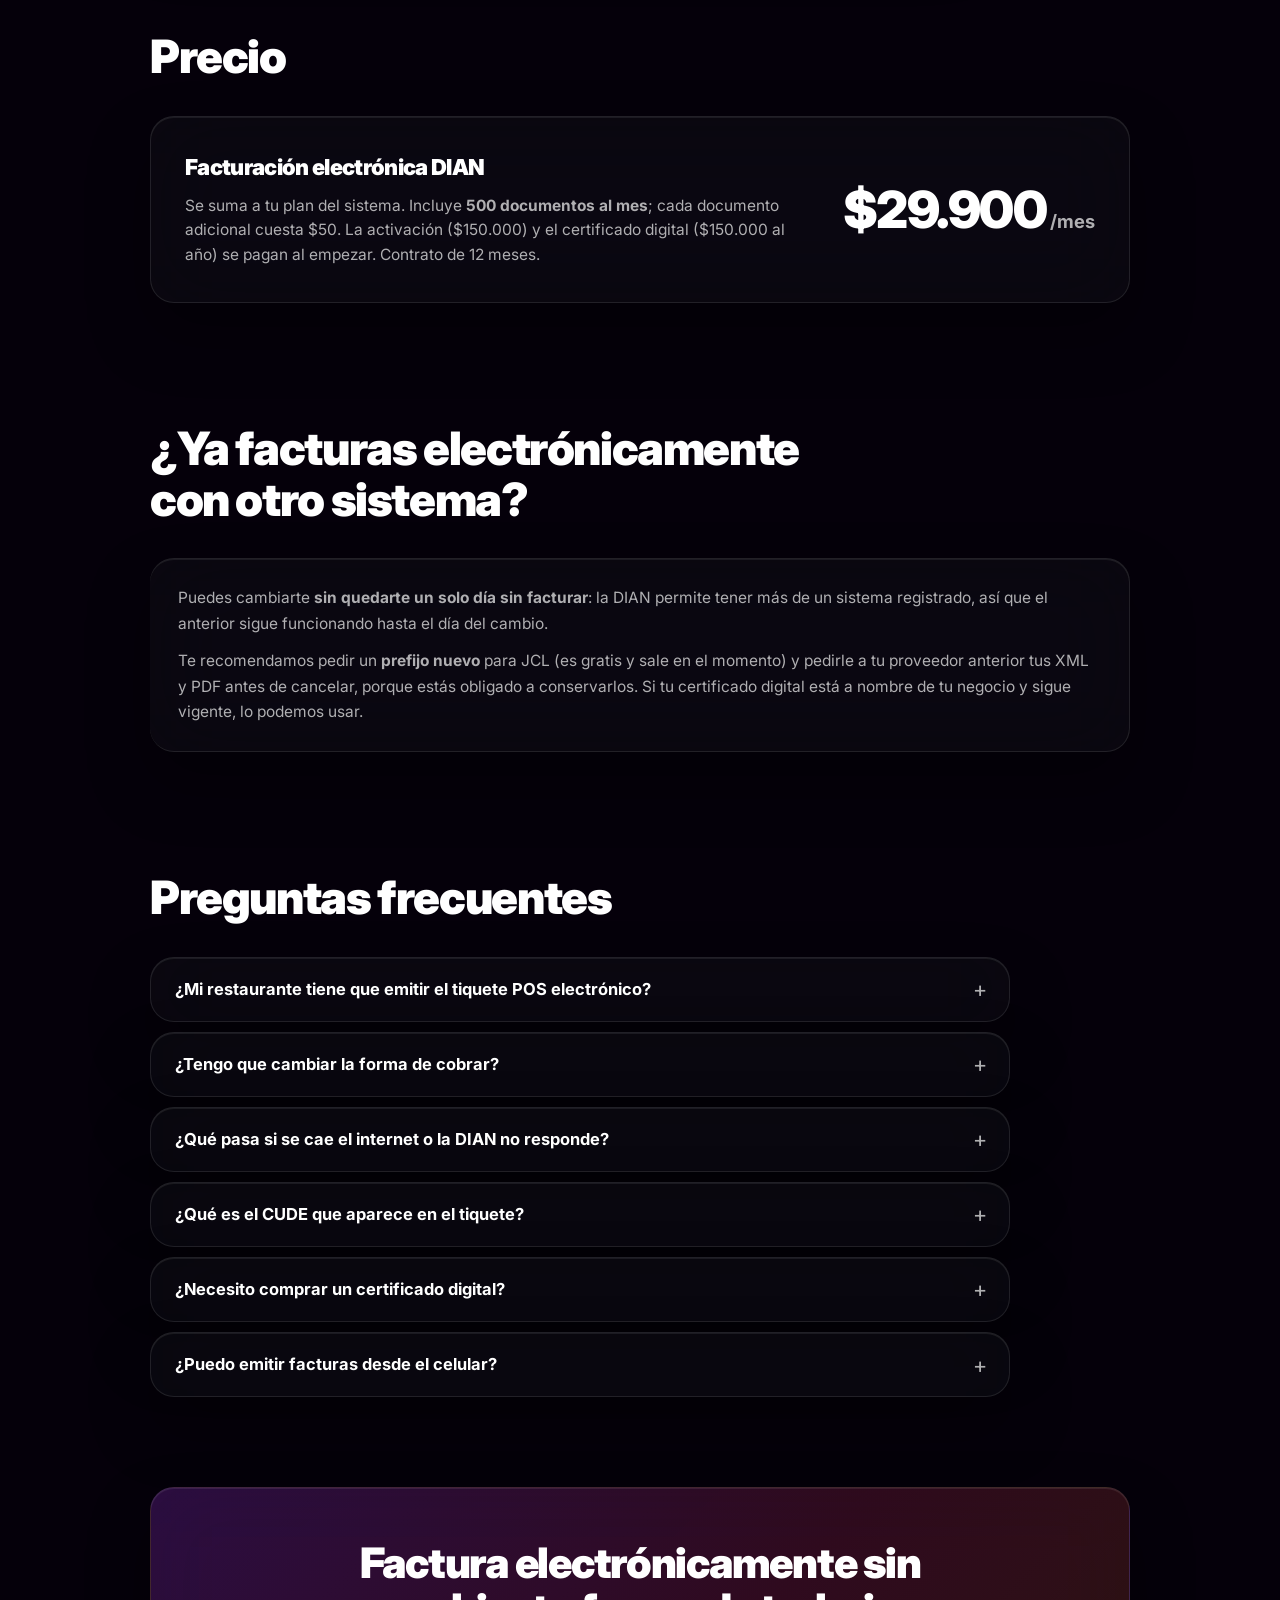
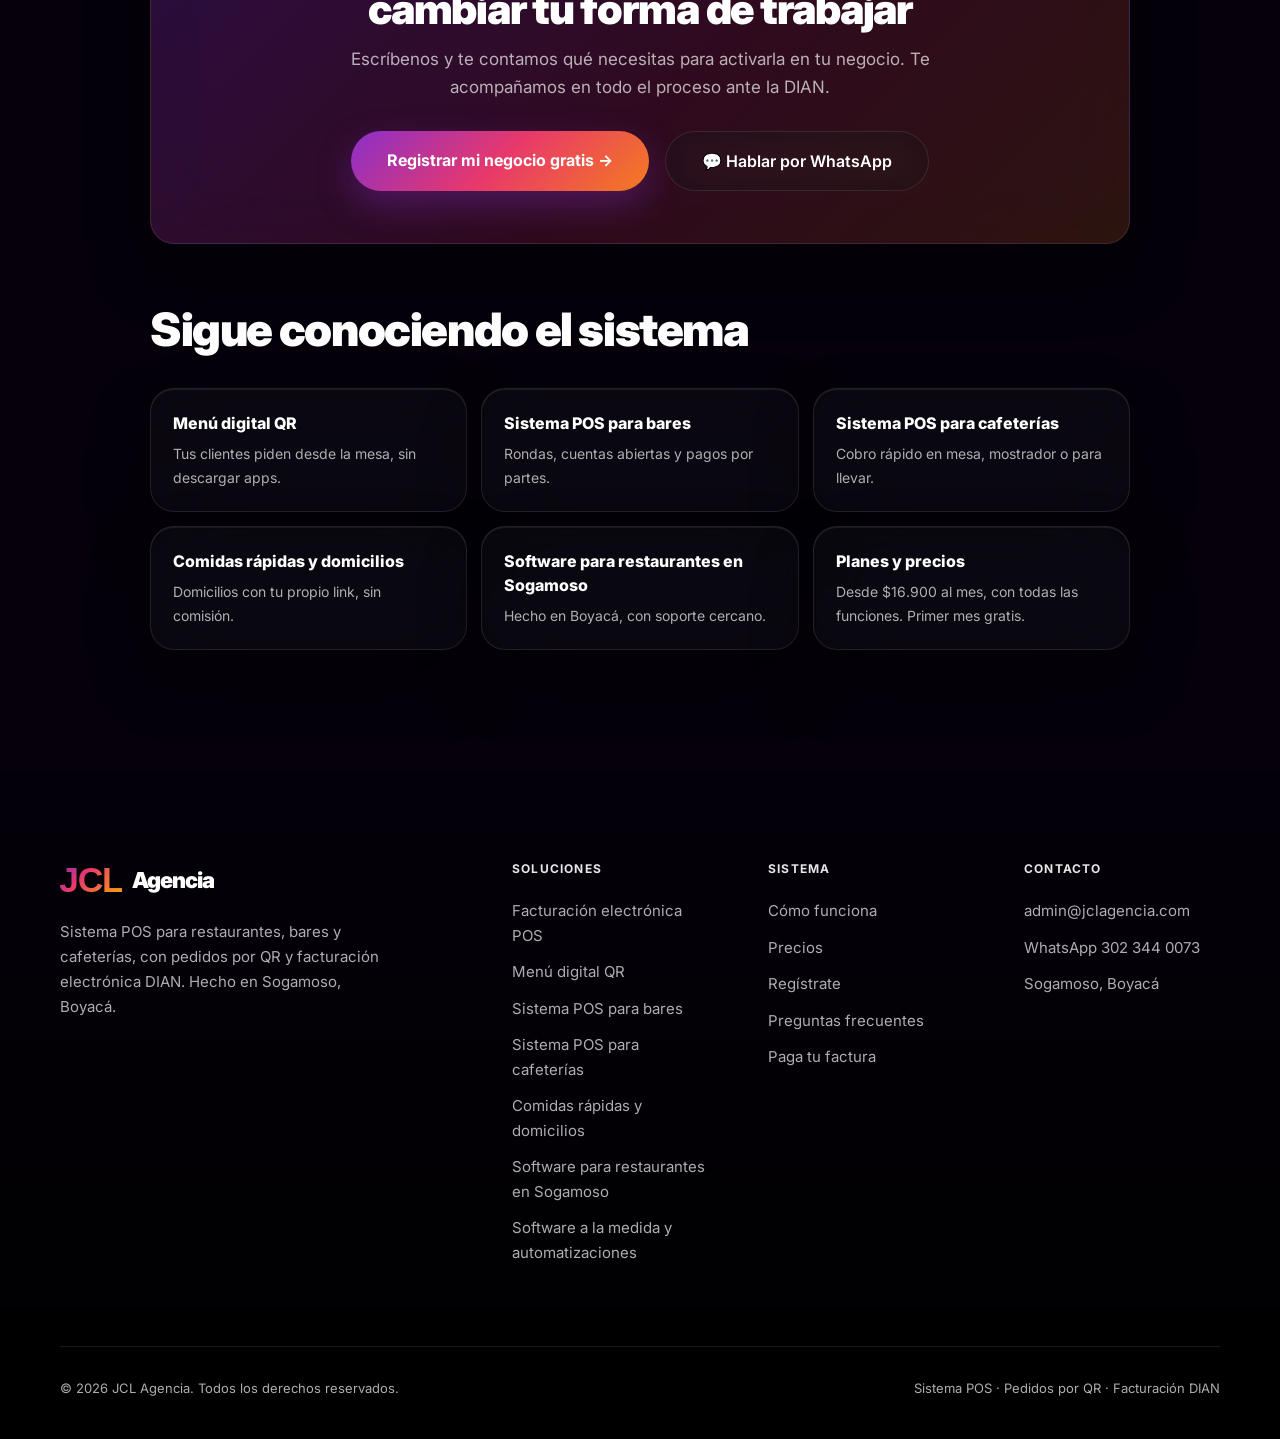
==== commit 5e09e95f: "Web: el sistema POS con QR manda; software a la medida en segundo plano Decisión de Juan Pablo: el p" ====
--- a/facturacion-electronica-pos.html
+++ b/facturacion-electronica-pos.html
@@ -110,13 +110,13 @@
 <a class="saltar" href="#contenido">Saltar al contenido</a>
 <nav id="nb" aria-label="Principal">
   <a href="/" class="nlogo" aria-label="JCL Agencia, ir al inicio"><svg class="nlogo-icon" xmlns="http://www.w3.org/2000/svg" viewBox="0 0 400 260" aria-hidden="true"><defs><linearGradient id="ng" x1="0%" y1="0%" x2="100%" y2="60%"><stop offset="0%" stop-color="#7B2FBE"/><stop offset="45%" stop-color="#E8386B"/><stop offset="100%" stop-color="#F5921E"/></linearGradient></defs><text x="200" y="210" font-family="Arial Black,Arial,sans-serif" font-weight="900" font-size="230" fill="url(#ng)" text-anchor="middle" letter-spacing="-8">JCL</text></svg><span class="nlogo-text">Agencia</span></a>
-  <ul class="nlinks"><li><a href="/#pedidos">Cómo funciona</a></li><li><a href="/#precios">Precios</a></li><li><a href="/facturacion-electronica-pos">Facturación DIAN</a></li><li><a href="/software-a-la-medida">Software a la medida</a></li><li><a href="/#contacto">Contacto</a></li><li><a href="/pagar">Paga tu factura</a></li></ul>
+  <ul class="nlinks"><li><a href="/#pedidos">Cómo funciona</a></li><li><a href="/#precios">Precios</a></li><li><a href="/facturacion-electronica-pos">Facturación DIAN</a></li><li><a href="/#contacto">Contacto</a></li><li><a href="/pagar">Paga tu factura</a></li></ul>
   <a href="/#registro" class="ncta">Regístrate gratis →</a>
   <button class="nburg" id="burger" type="button" aria-label="Abrir menú" aria-controls="mm" aria-expanded="false"><span></span><span></span><span></span></button>
 </nav>
 <div class="mmenu" id="mm" aria-hidden="true">
   <button class="mcls" id="mcls" type="button" aria-label="Cerrar menú">✕</button>
-  <a href="/#pedidos">Cómo funciona</a><a href="/#precios">Precios</a><a href="/facturacion-electronica-pos">Facturación DIAN</a><a href="/software-a-la-medida">Software a la medida</a><a href="/#contacto">Contacto</a><a href="/pagar">Paga tu factura</a>
+  <a href="/#pedidos">Cómo funciona</a><a href="/#precios">Precios</a><a href="/facturacion-electronica-pos">Facturación DIAN</a><a href="/#contacto">Contacto</a><a href="/pagar">Paga tu factura</a>
   <a href="/#registro" class="ncta">Regístrate gratis →</a>
 </div>
 <header class="pg-hero">
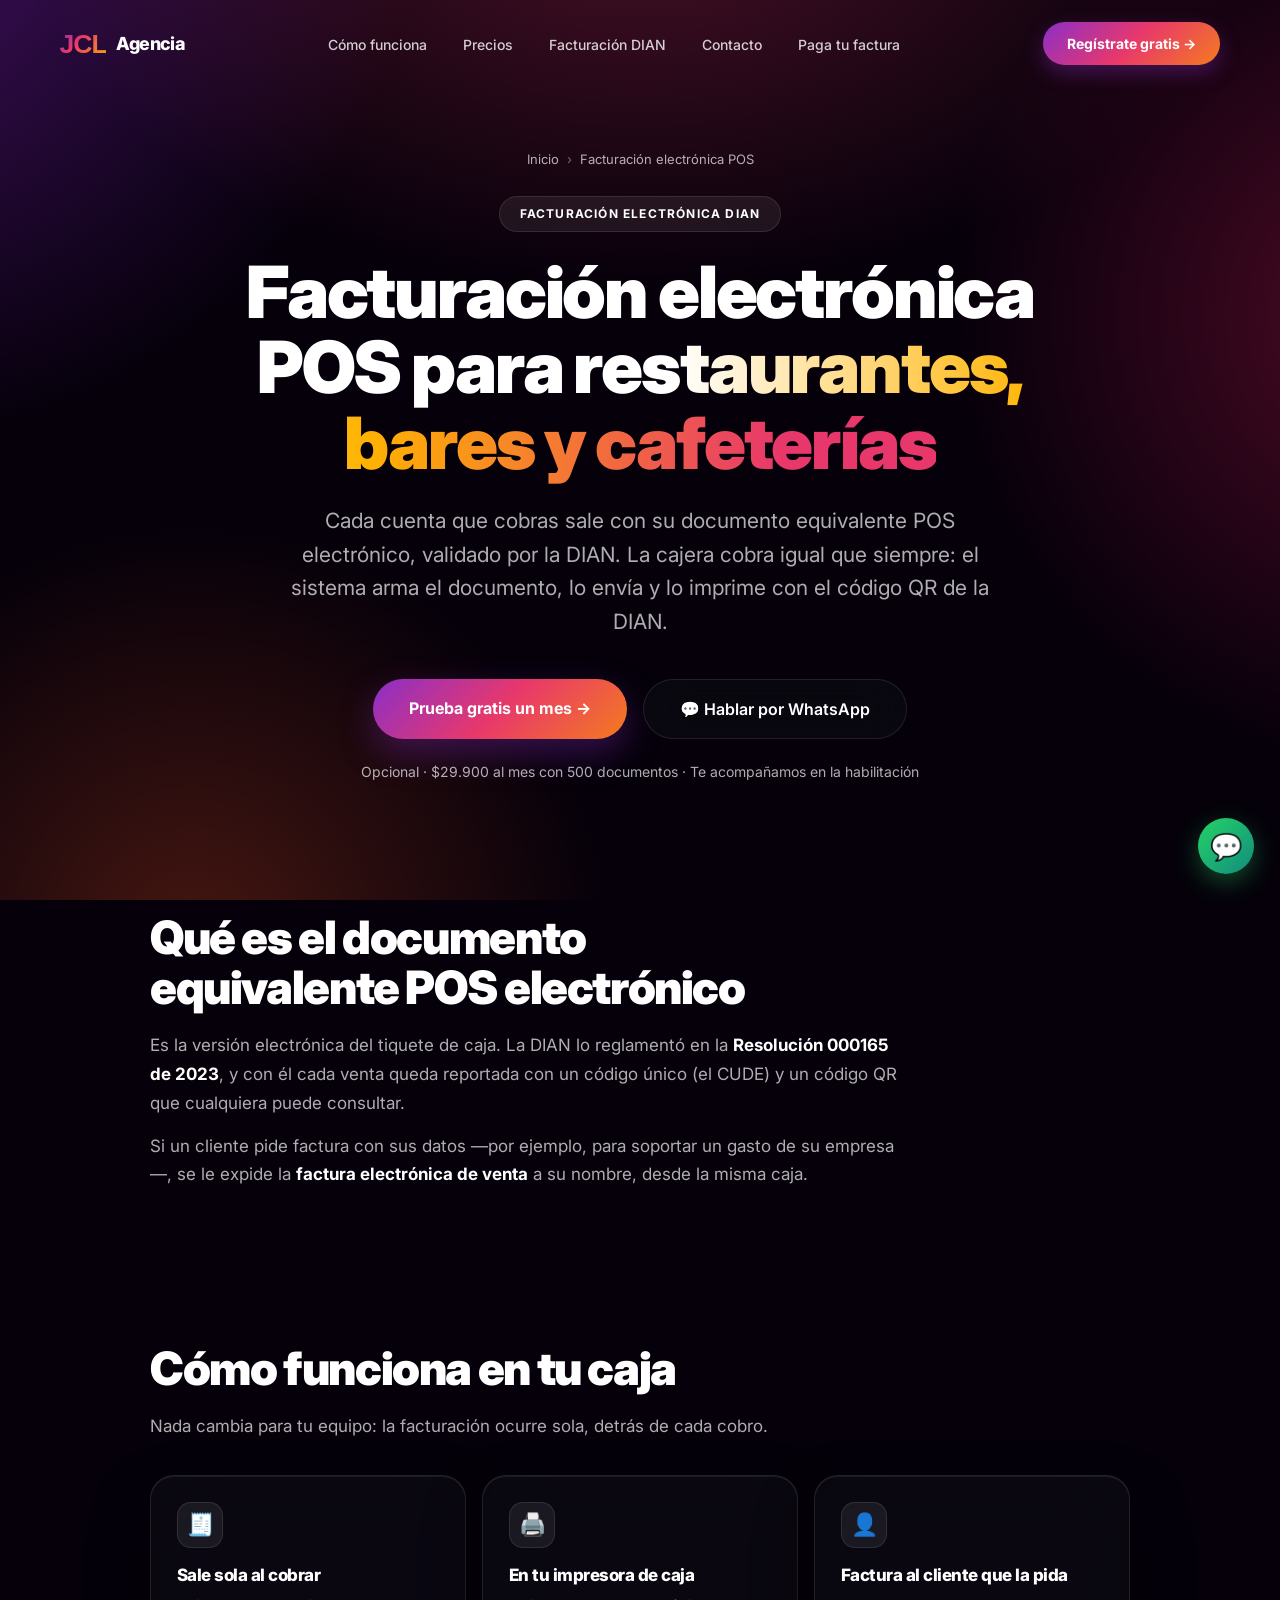
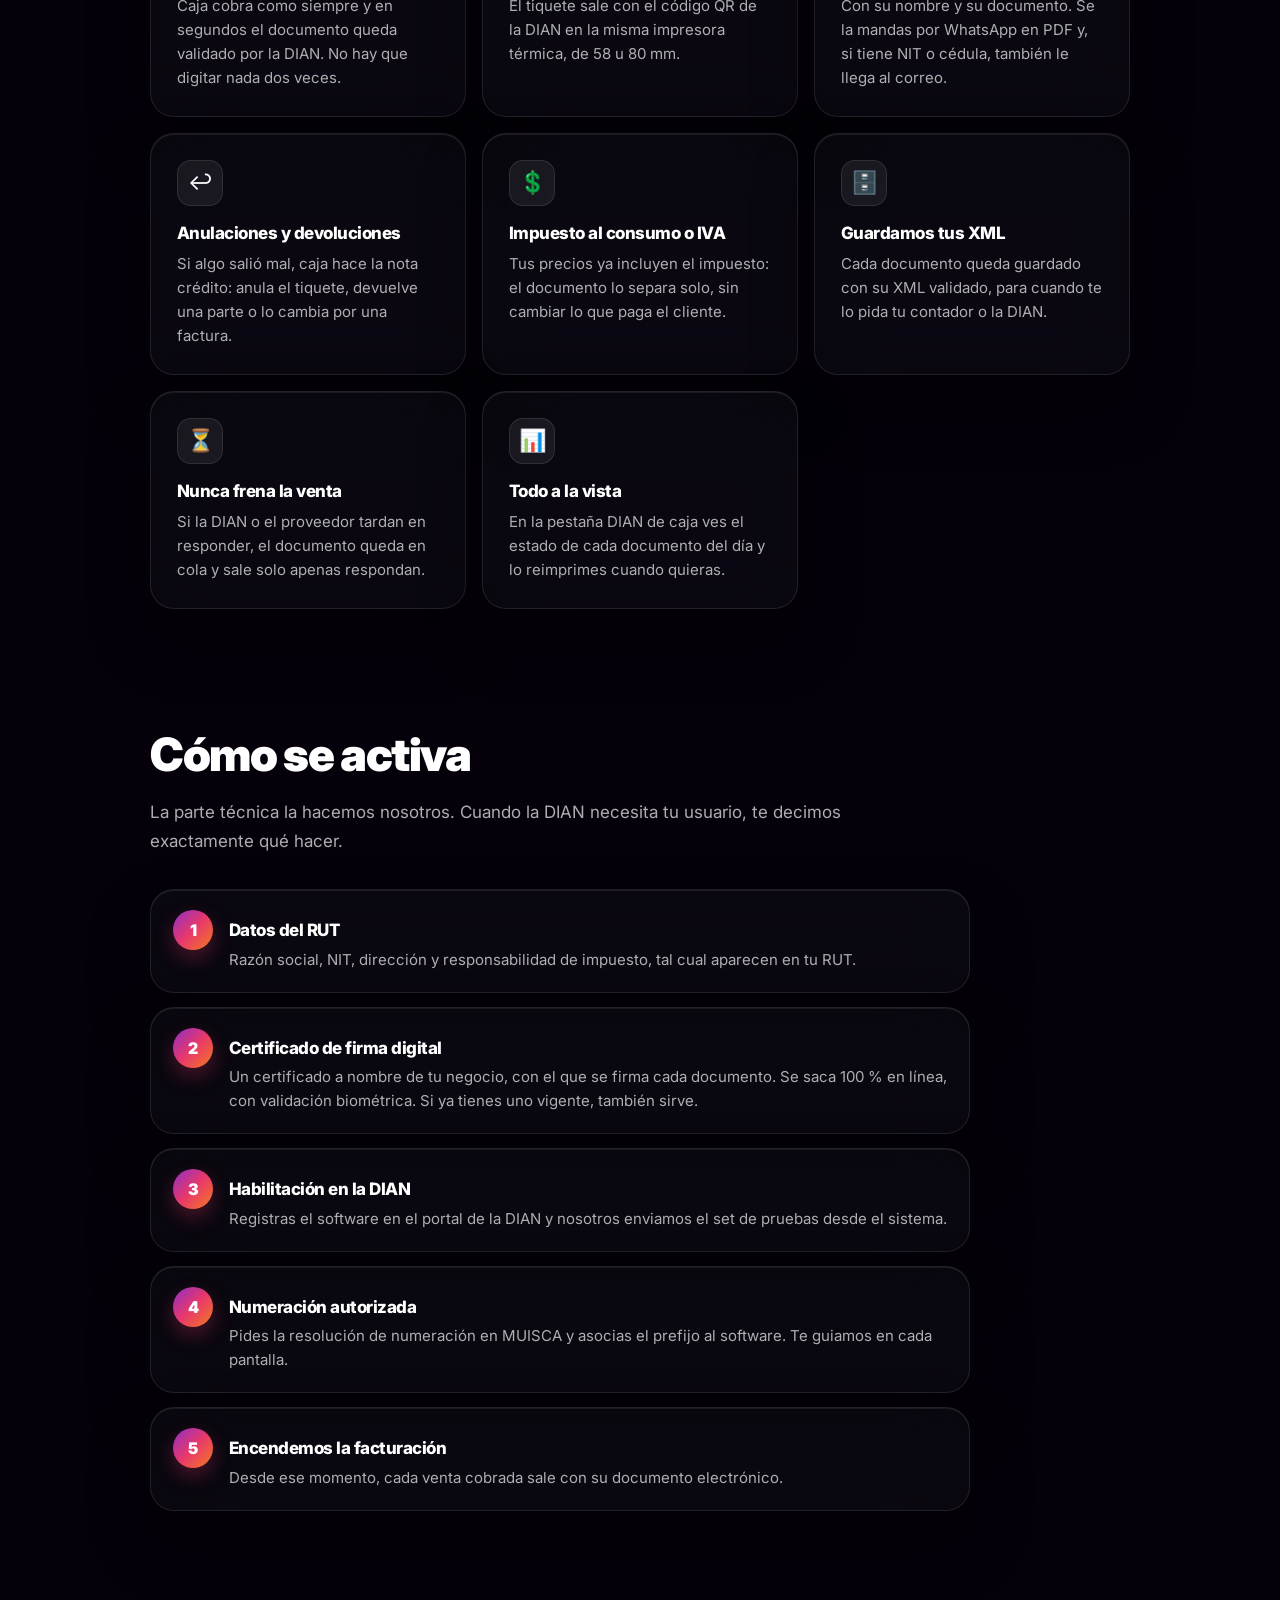
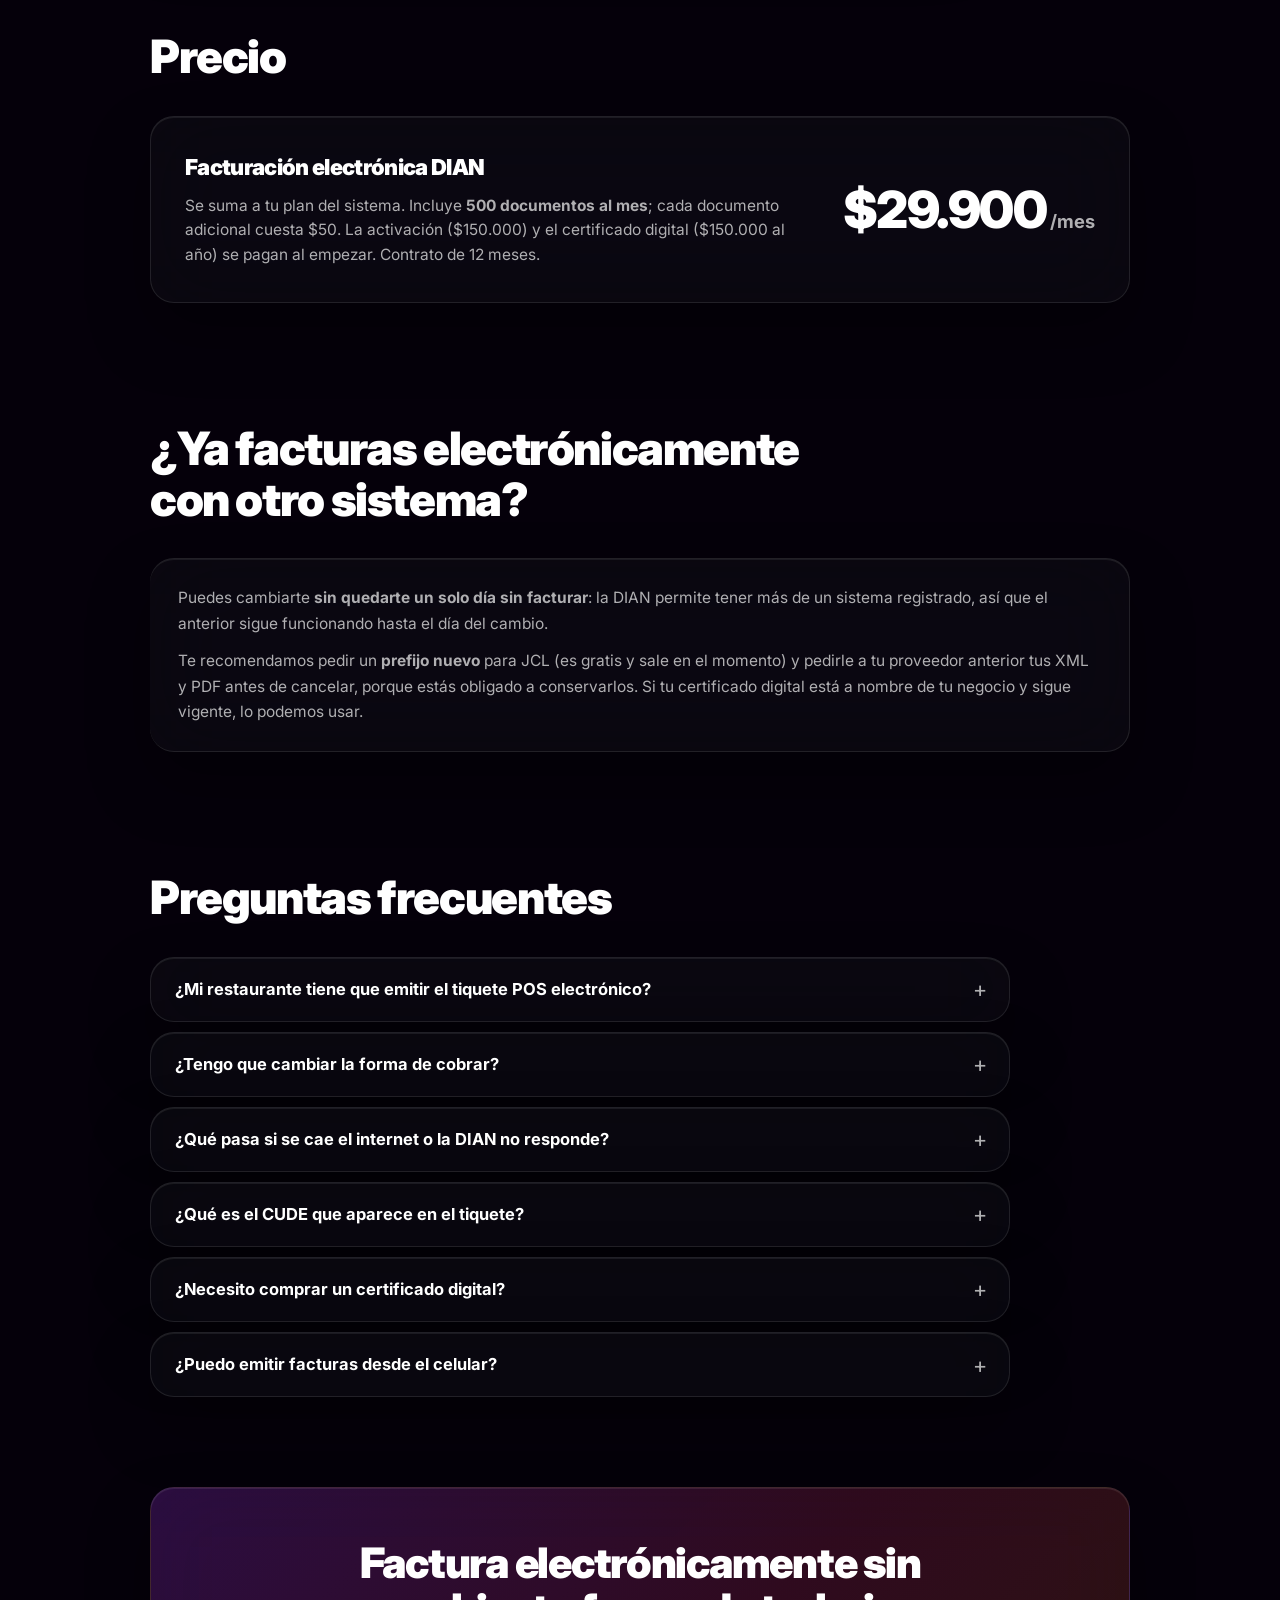
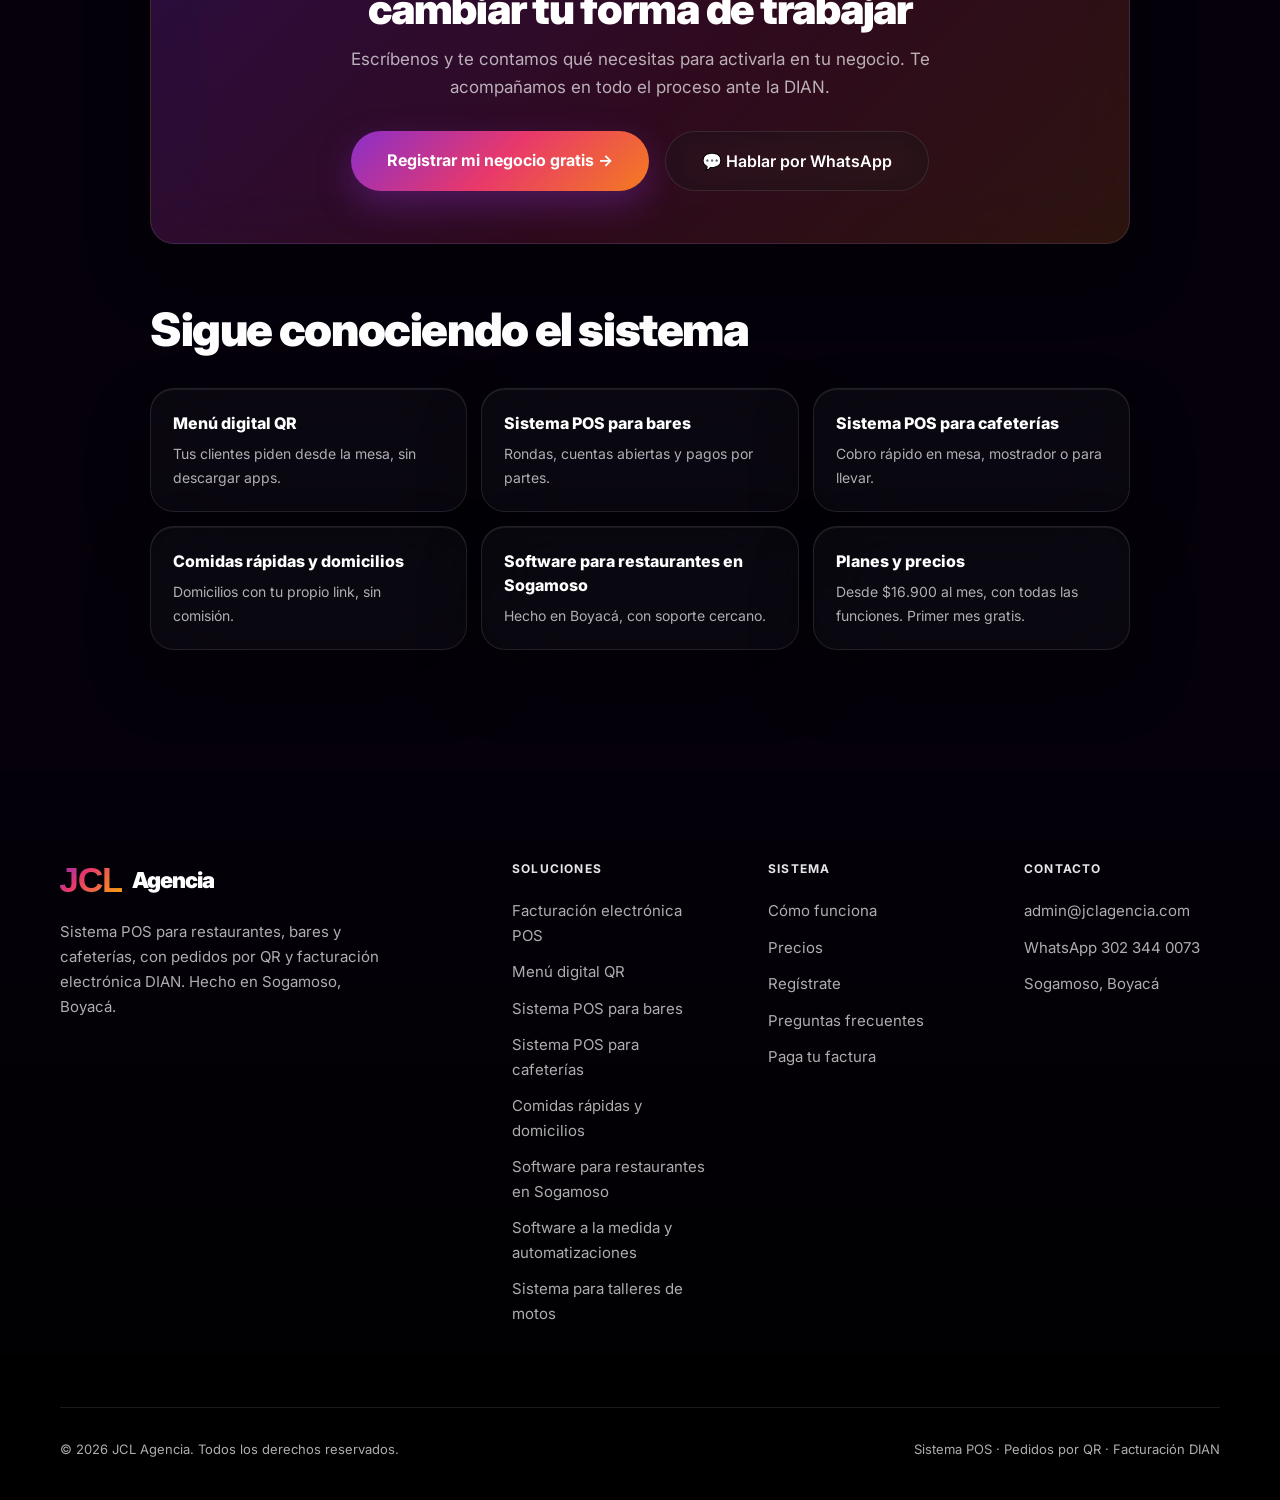
==== commit 03b74979: "Web: página de JCL Talleres (sistema para talleres de motos) y sus enlaces /software-taller-motos co" ====
--- a/facturacion-electronica-pos.html
+++ b/facturacion-electronica-pos.html
@@ -179,7 +179,7 @@
         <a href="/" class="fbrand-logo" aria-label="JCL Agencia, ir al inicio"><svg class="fbrand-logo-icon" xmlns="http://www.w3.org/2000/svg" viewBox="0 0 400 260" aria-hidden="true"><defs><linearGradient id="fg2" x1="0%" y1="0%" x2="100%" y2="60%"><stop offset="0%" stop-color="#7B2FBE"/><stop offset="45%" stop-color="#E8386B"/><stop offset="100%" stop-color="#F5921E"/></linearGradient></defs><text x="200" y="210" font-family="Arial Black,Arial,sans-serif" font-weight="900" font-size="230" fill="url(#fg2)" text-anchor="middle" letter-spacing="-8">JCL</text></svg><span class="fbrand-logo-txt">Agencia</span></a>
         <p>Sistema POS para restaurantes, bares y cafeterías, con pedidos por QR y facturación electrónica DIAN. Hecho en Sogamoso, Boyacá.</p>
       </div>
-      <div class="fcol"><h4>Soluciones</h4><ul><li><a href="/facturacion-electronica-pos">Facturación electrónica POS</a></li><li><a href="/menu-digital-qr">Menú digital QR</a></li><li><a href="/sistema-pos-bares">Sistema POS para bares</a></li><li><a href="/sistema-pos-cafeterias">Sistema POS para cafeterías</a></li><li><a href="/sistema-pos-comidas-rapidas">Comidas rápidas y domicilios</a></li><li><a href="/software-restaurantes-sogamoso">Software para restaurantes en Sogamoso</a></li><li><a href="/software-a-la-medida">Software a la medida y automatizaciones</a></li></ul></div>
+      <div class="fcol"><h4>Soluciones</h4><ul><li><a href="/facturacion-electronica-pos">Facturación electrónica POS</a></li><li><a href="/menu-digital-qr">Menú digital QR</a></li><li><a href="/sistema-pos-bares">Sistema POS para bares</a></li><li><a href="/sistema-pos-cafeterias">Sistema POS para cafeterías</a></li><li><a href="/sistema-pos-comidas-rapidas">Comidas rápidas y domicilios</a></li><li><a href="/software-restaurantes-sogamoso">Software para restaurantes en Sogamoso</a></li><li><a href="/software-a-la-medida">Software a la medida y automatizaciones</a></li><li><a href="/software-taller-motos">Sistema para talleres de motos</a></li></ul></div>
       <div class="fcol"><h4>Sistema</h4><ul>
         <li><a href="/#pedidos">Cómo funciona</a></li>
         <li><a href="/#precios">Precios</a></li>
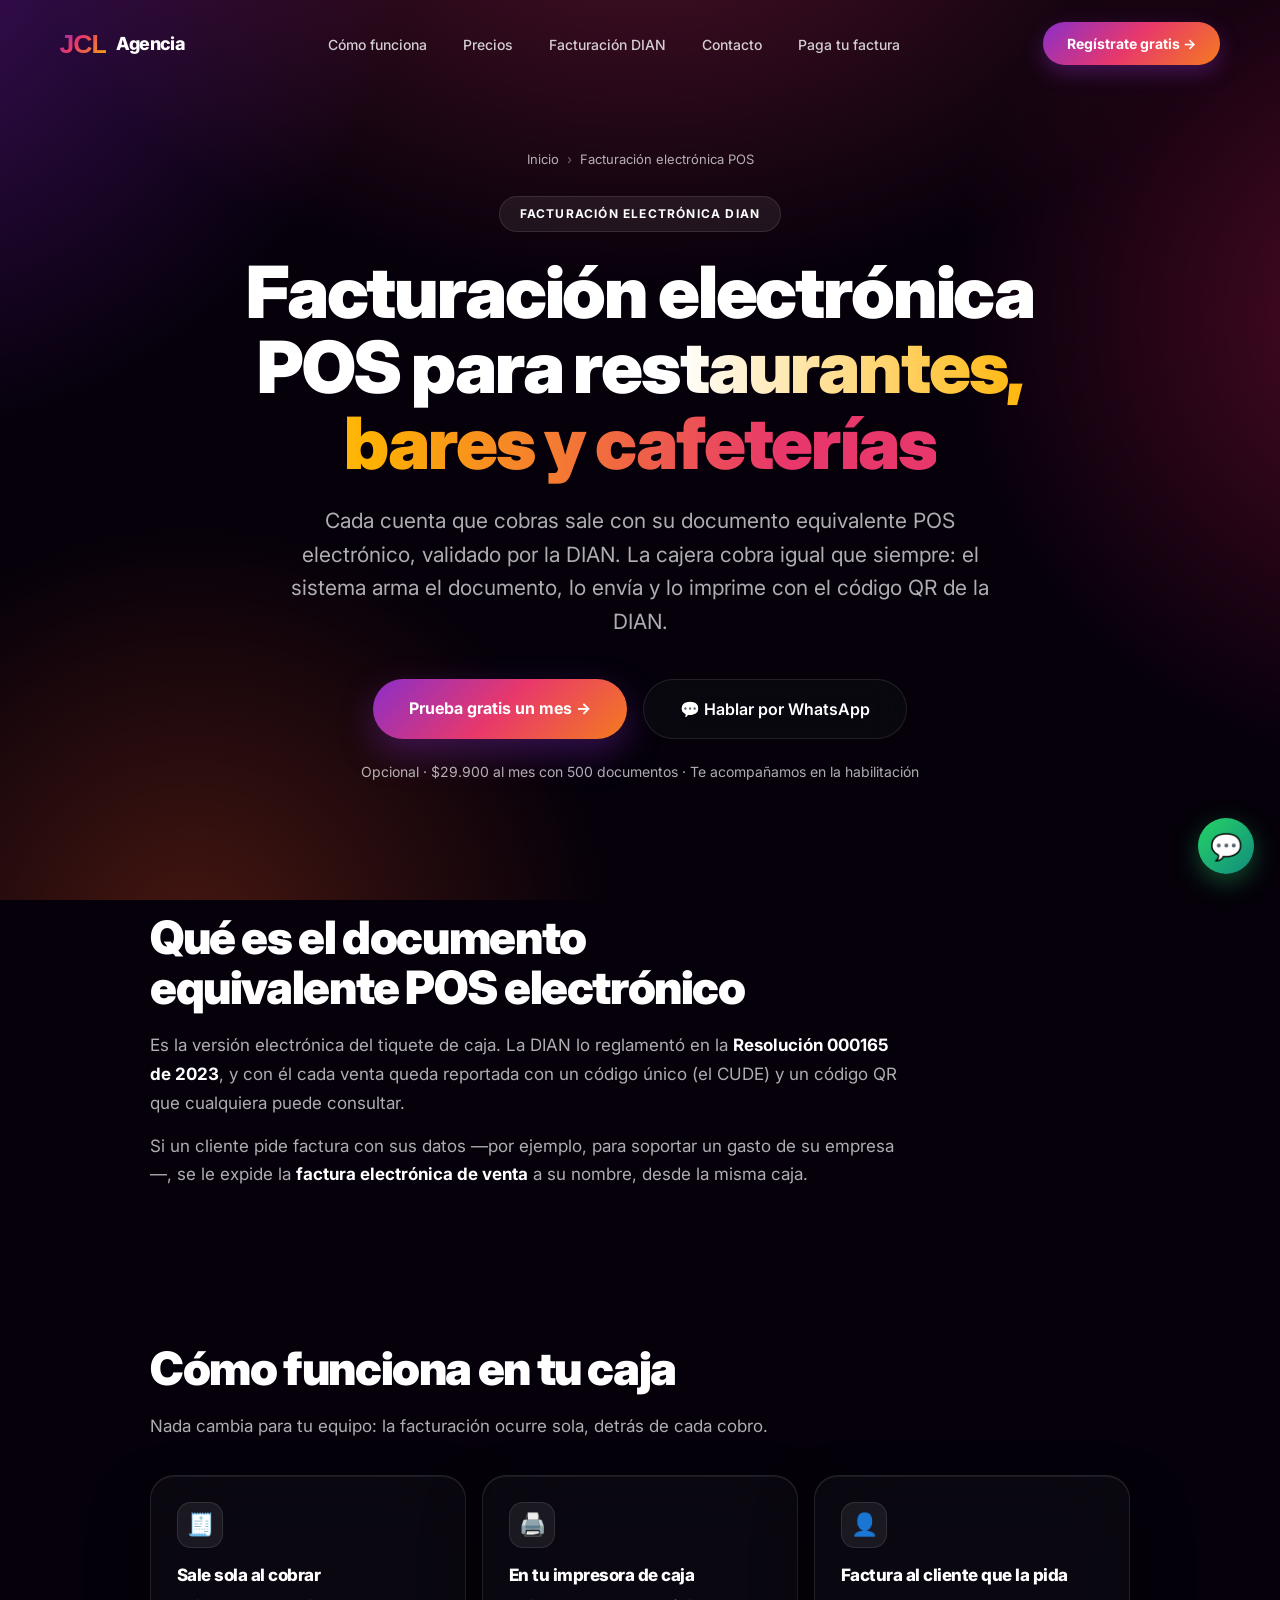
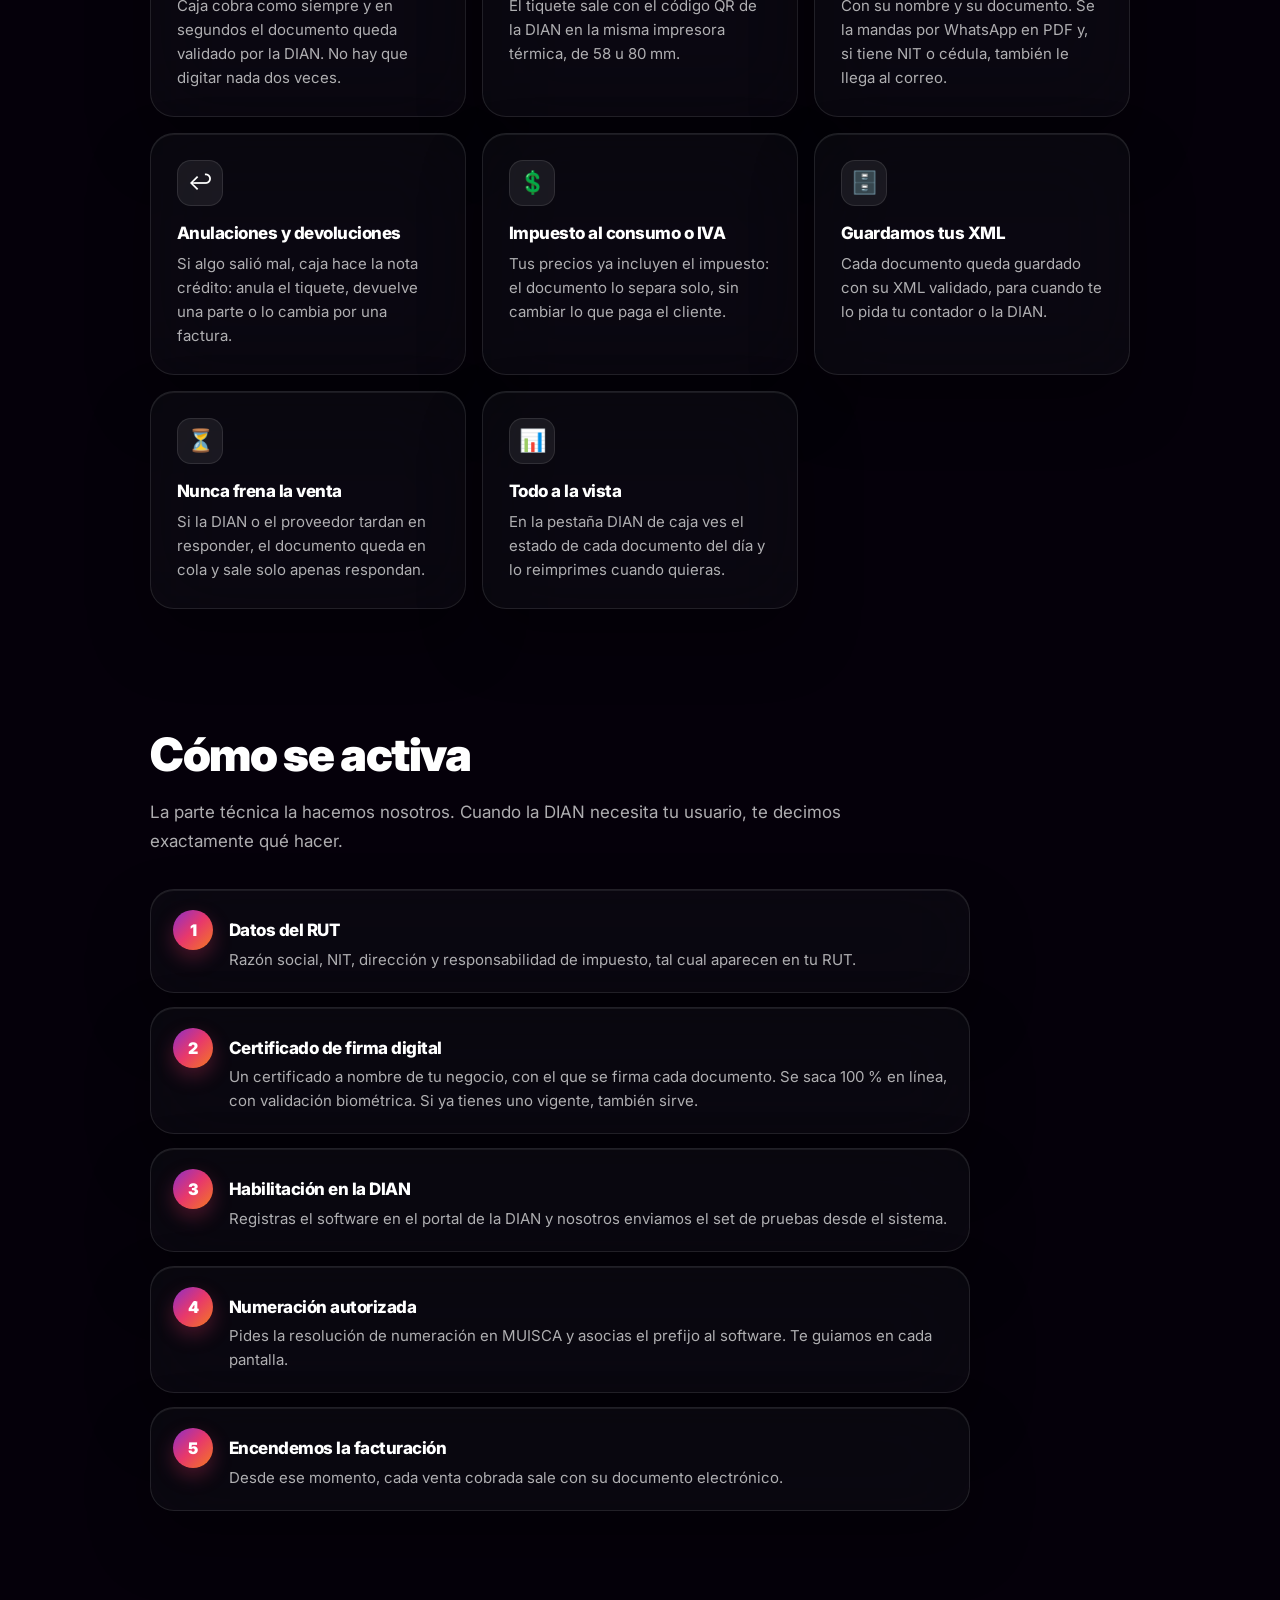
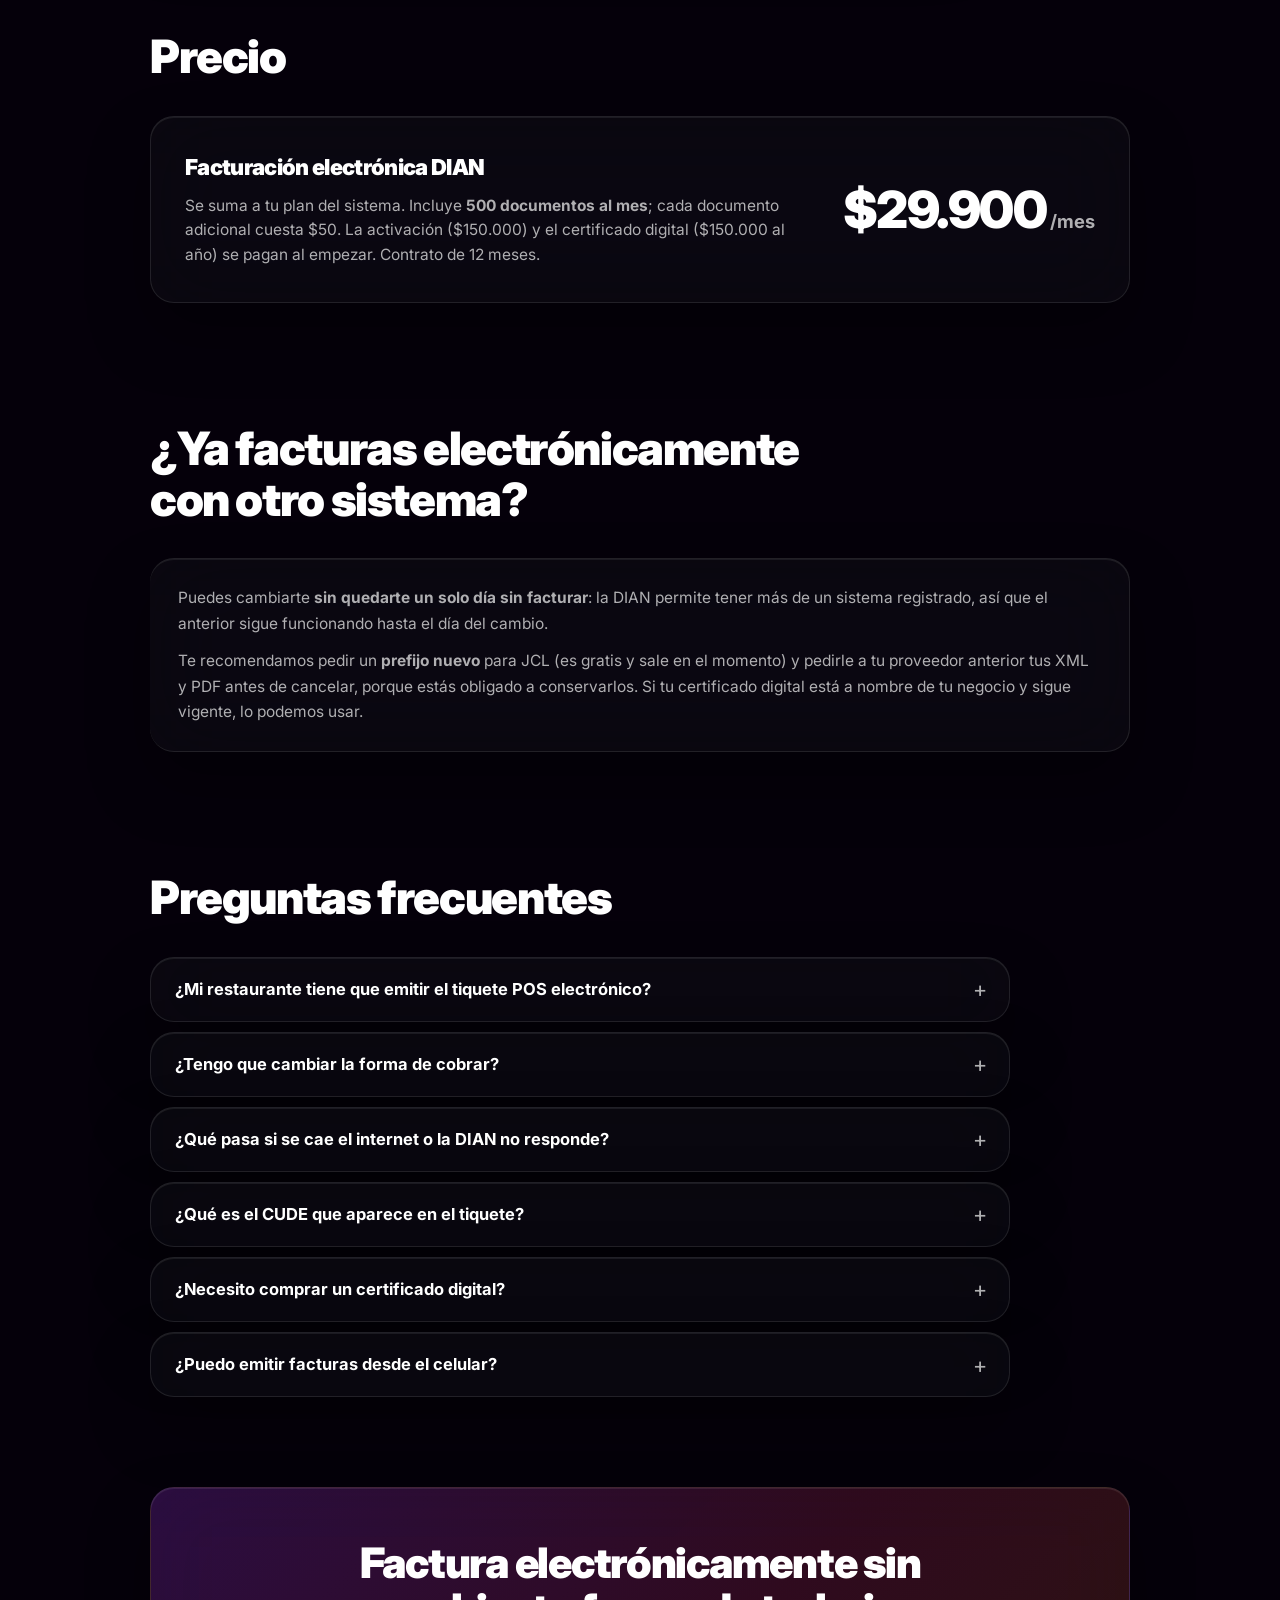
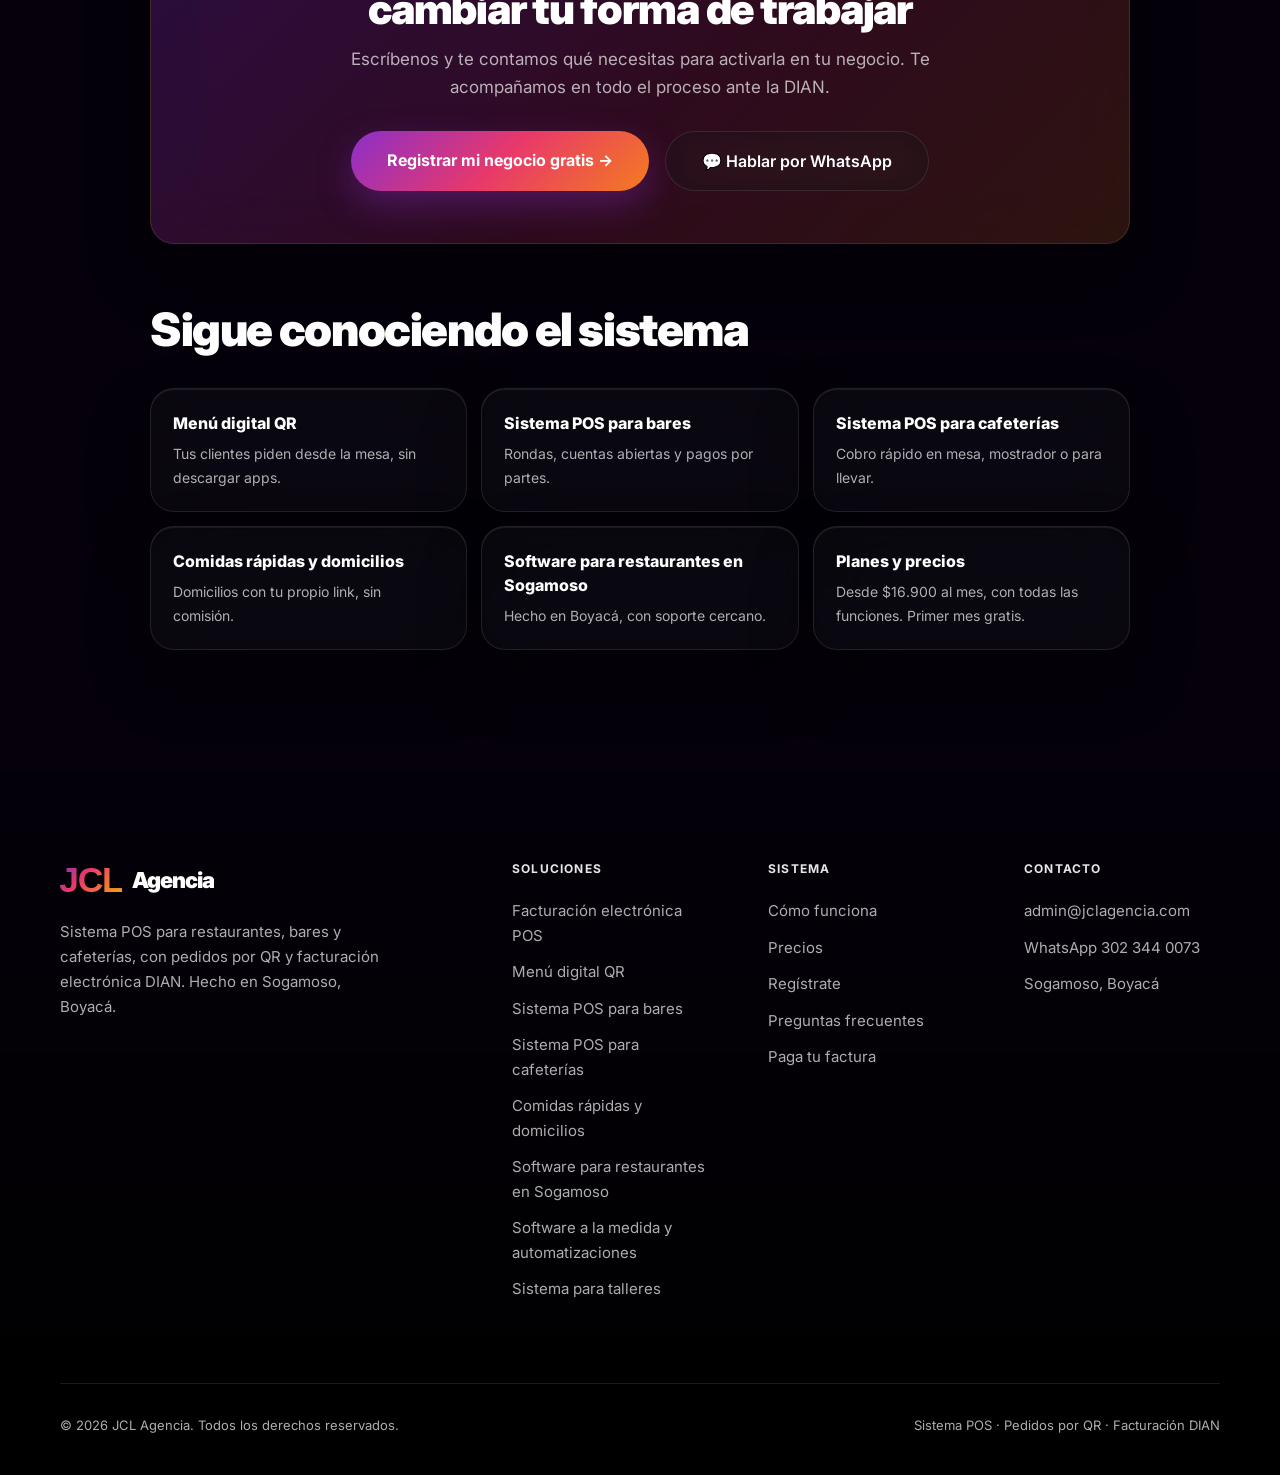
==== commit b56ee99f: "Web: JCL Talleres para cualquier taller, sin mes gratis y con factura electrónica La página de talle" ====
--- a/facturacion-electronica-pos.html
+++ b/facturacion-electronica-pos.html
@@ -179,7 +179,7 @@
         <a href="/" class="fbrand-logo" aria-label="JCL Agencia, ir al inicio"><svg class="fbrand-logo-icon" xmlns="http://www.w3.org/2000/svg" viewBox="0 0 400 260" aria-hidden="true"><defs><linearGradient id="fg2" x1="0%" y1="0%" x2="100%" y2="60%"><stop offset="0%" stop-color="#7B2FBE"/><stop offset="45%" stop-color="#E8386B"/><stop offset="100%" stop-color="#F5921E"/></linearGradient></defs><text x="200" y="210" font-family="Arial Black,Arial,sans-serif" font-weight="900" font-size="230" fill="url(#fg2)" text-anchor="middle" letter-spacing="-8">JCL</text></svg><span class="fbrand-logo-txt">Agencia</span></a>
         <p>Sistema POS para restaurantes, bares y cafeterías, con pedidos por QR y facturación electrónica DIAN. Hecho en Sogamoso, Boyacá.</p>
       </div>
-      <div class="fcol"><h4>Soluciones</h4><ul><li><a href="/facturacion-electronica-pos">Facturación electrónica POS</a></li><li><a href="/menu-digital-qr">Menú digital QR</a></li><li><a href="/sistema-pos-bares">Sistema POS para bares</a></li><li><a href="/sistema-pos-cafeterias">Sistema POS para cafeterías</a></li><li><a href="/sistema-pos-comidas-rapidas">Comidas rápidas y domicilios</a></li><li><a href="/software-restaurantes-sogamoso">Software para restaurantes en Sogamoso</a></li><li><a href="/software-a-la-medida">Software a la medida y automatizaciones</a></li><li><a href="/software-taller-motos">Sistema para talleres de motos</a></li></ul></div>
+      <div class="fcol"><h4>Soluciones</h4><ul><li><a href="/facturacion-electronica-pos">Facturación electrónica POS</a></li><li><a href="/menu-digital-qr">Menú digital QR</a></li><li><a href="/sistema-pos-bares">Sistema POS para bares</a></li><li><a href="/sistema-pos-cafeterias">Sistema POS para cafeterías</a></li><li><a href="/sistema-pos-comidas-rapidas">Comidas rápidas y domicilios</a></li><li><a href="/software-restaurantes-sogamoso">Software para restaurantes en Sogamoso</a></li><li><a href="/software-a-la-medida">Software a la medida y automatizaciones</a></li><li><a href="/software-taller-motos">Sistema para talleres</a></li></ul></div>
       <div class="fcol"><h4>Sistema</h4><ul>
         <li><a href="/#pedidos">Cómo funciona</a></li>
         <li><a href="/#precios">Precios</a></li>
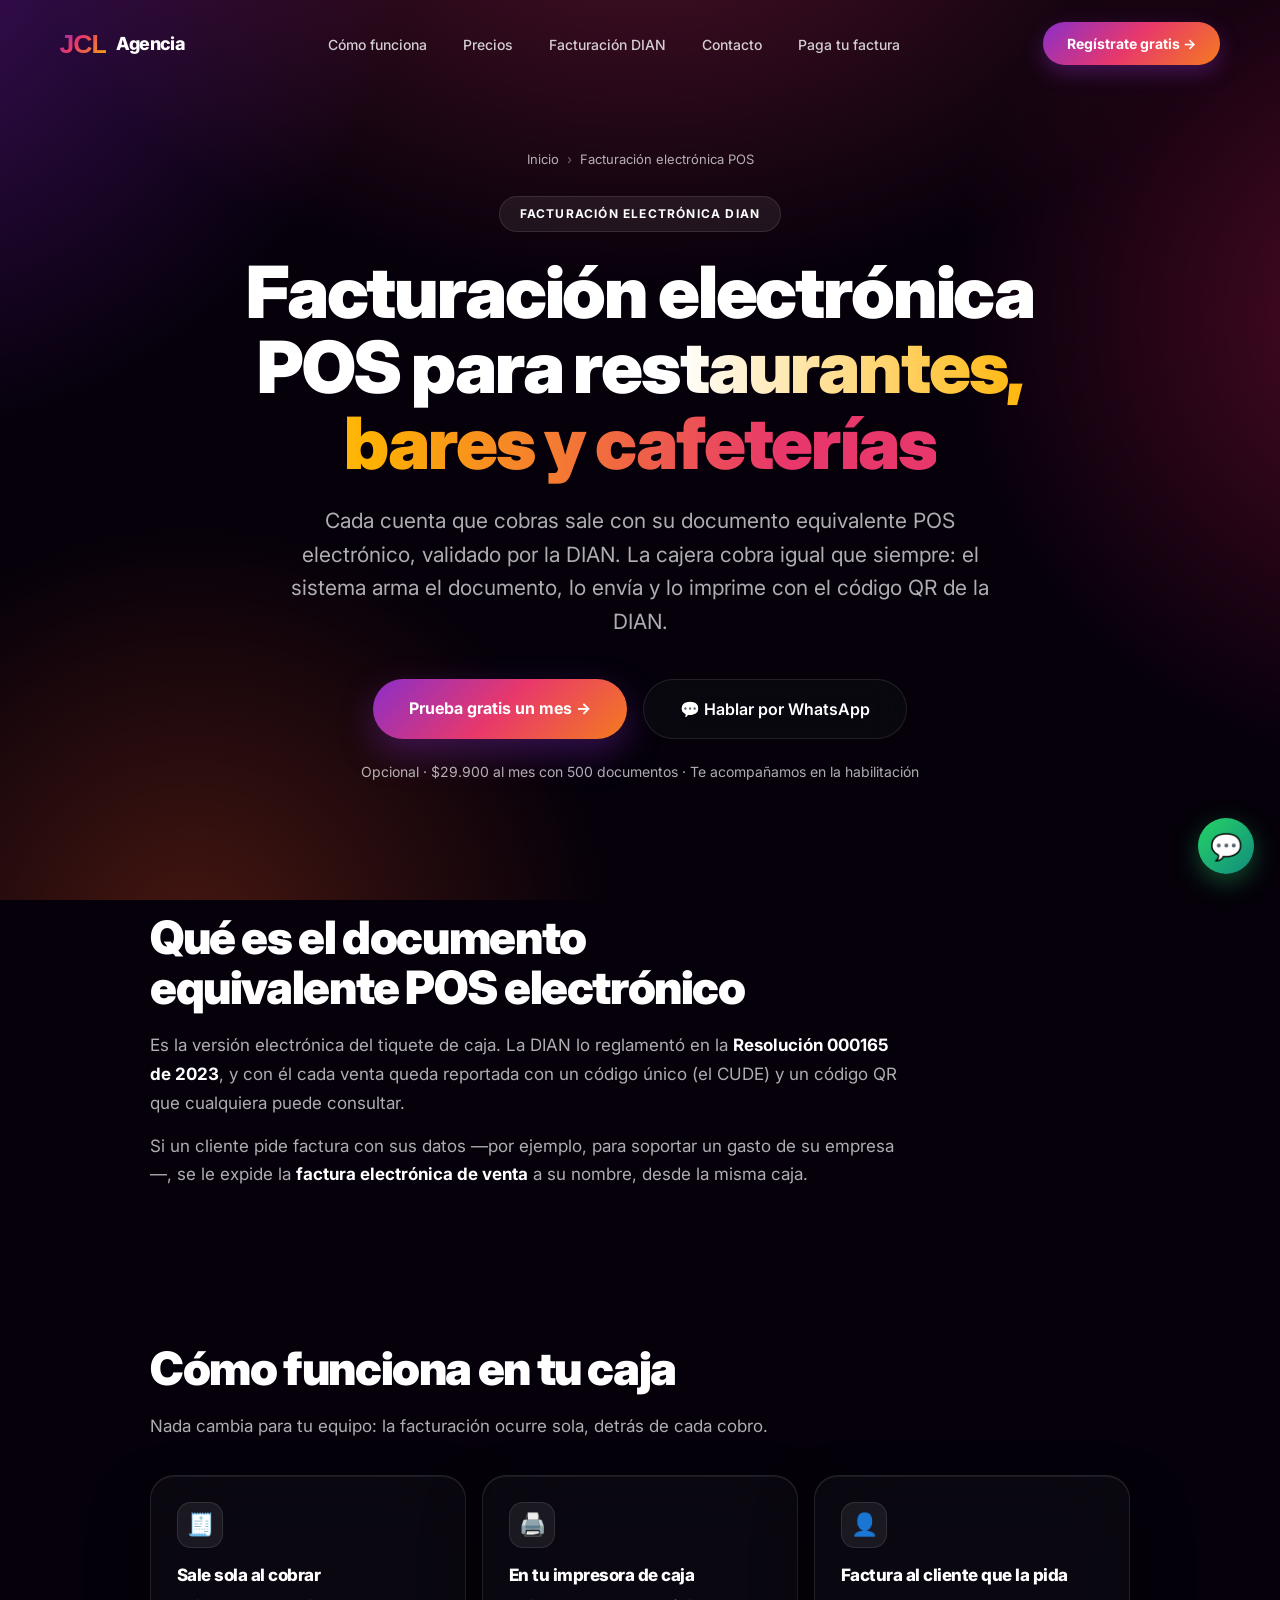
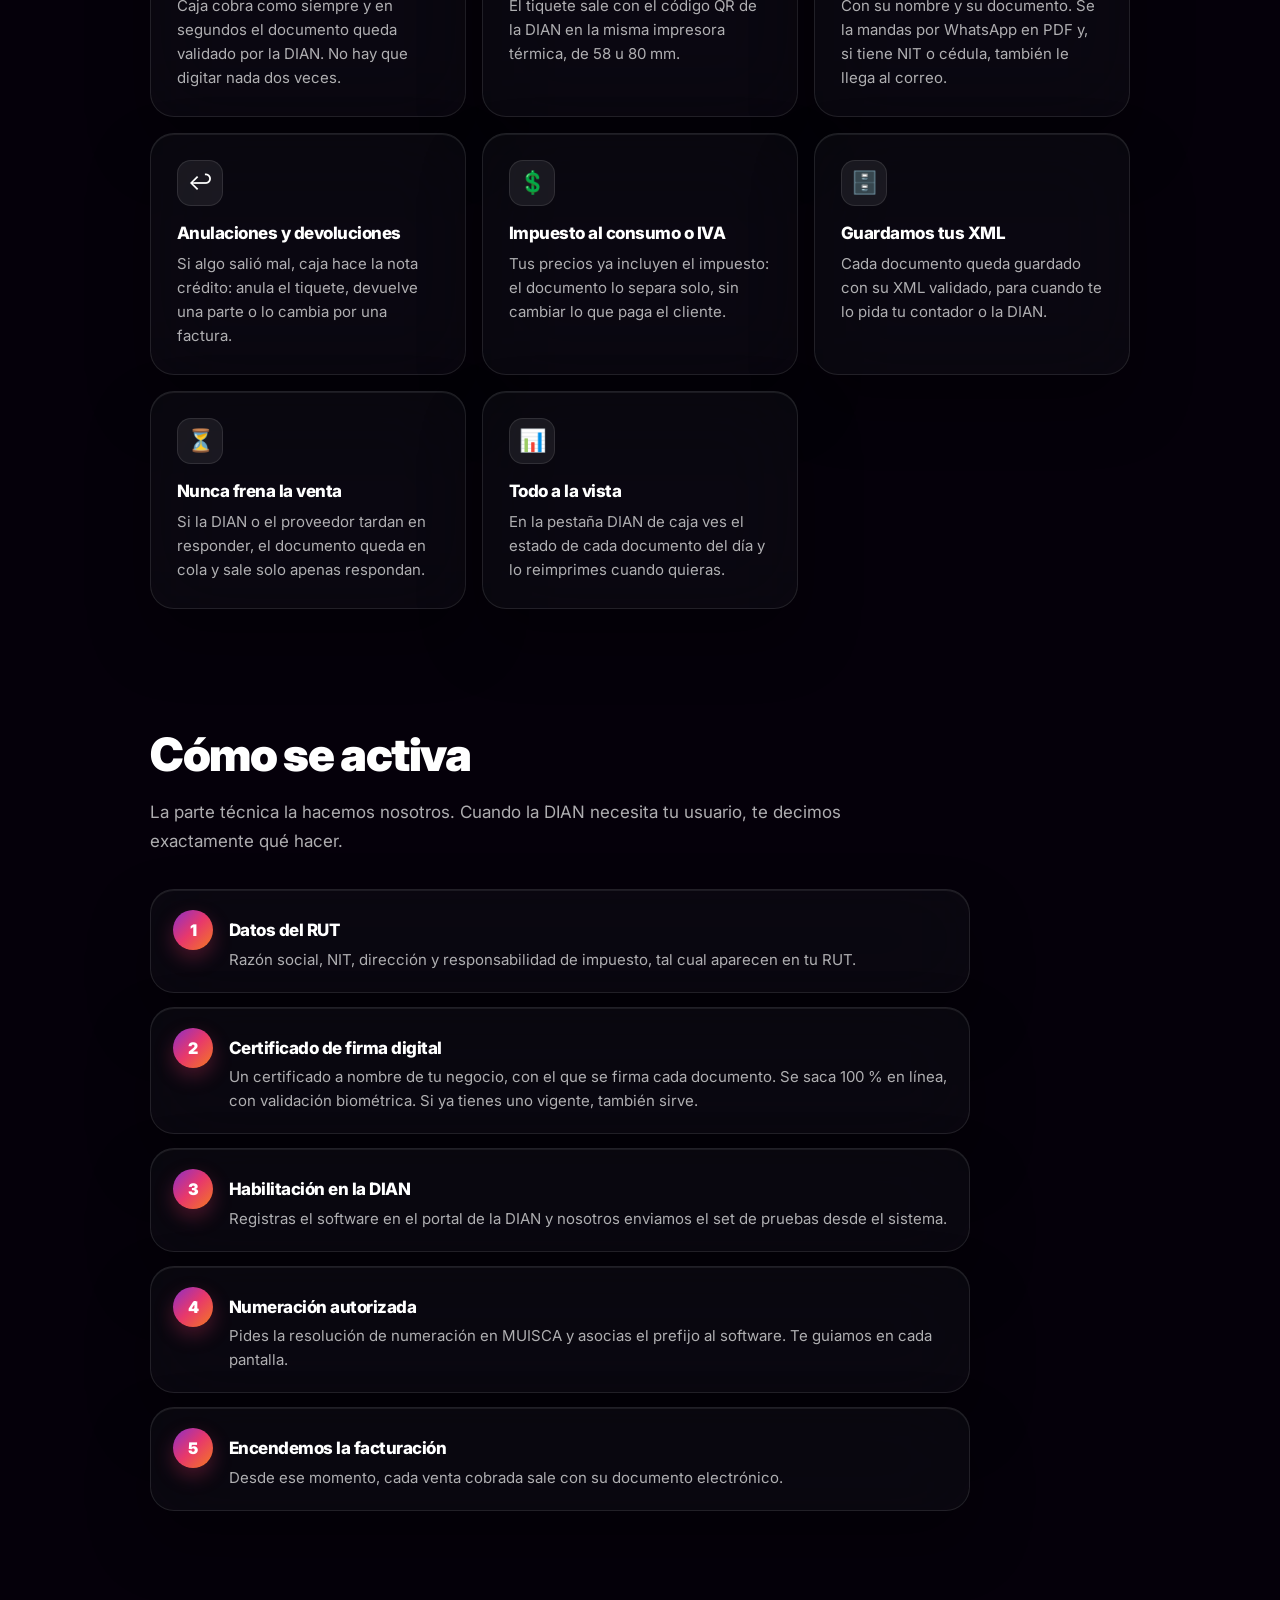
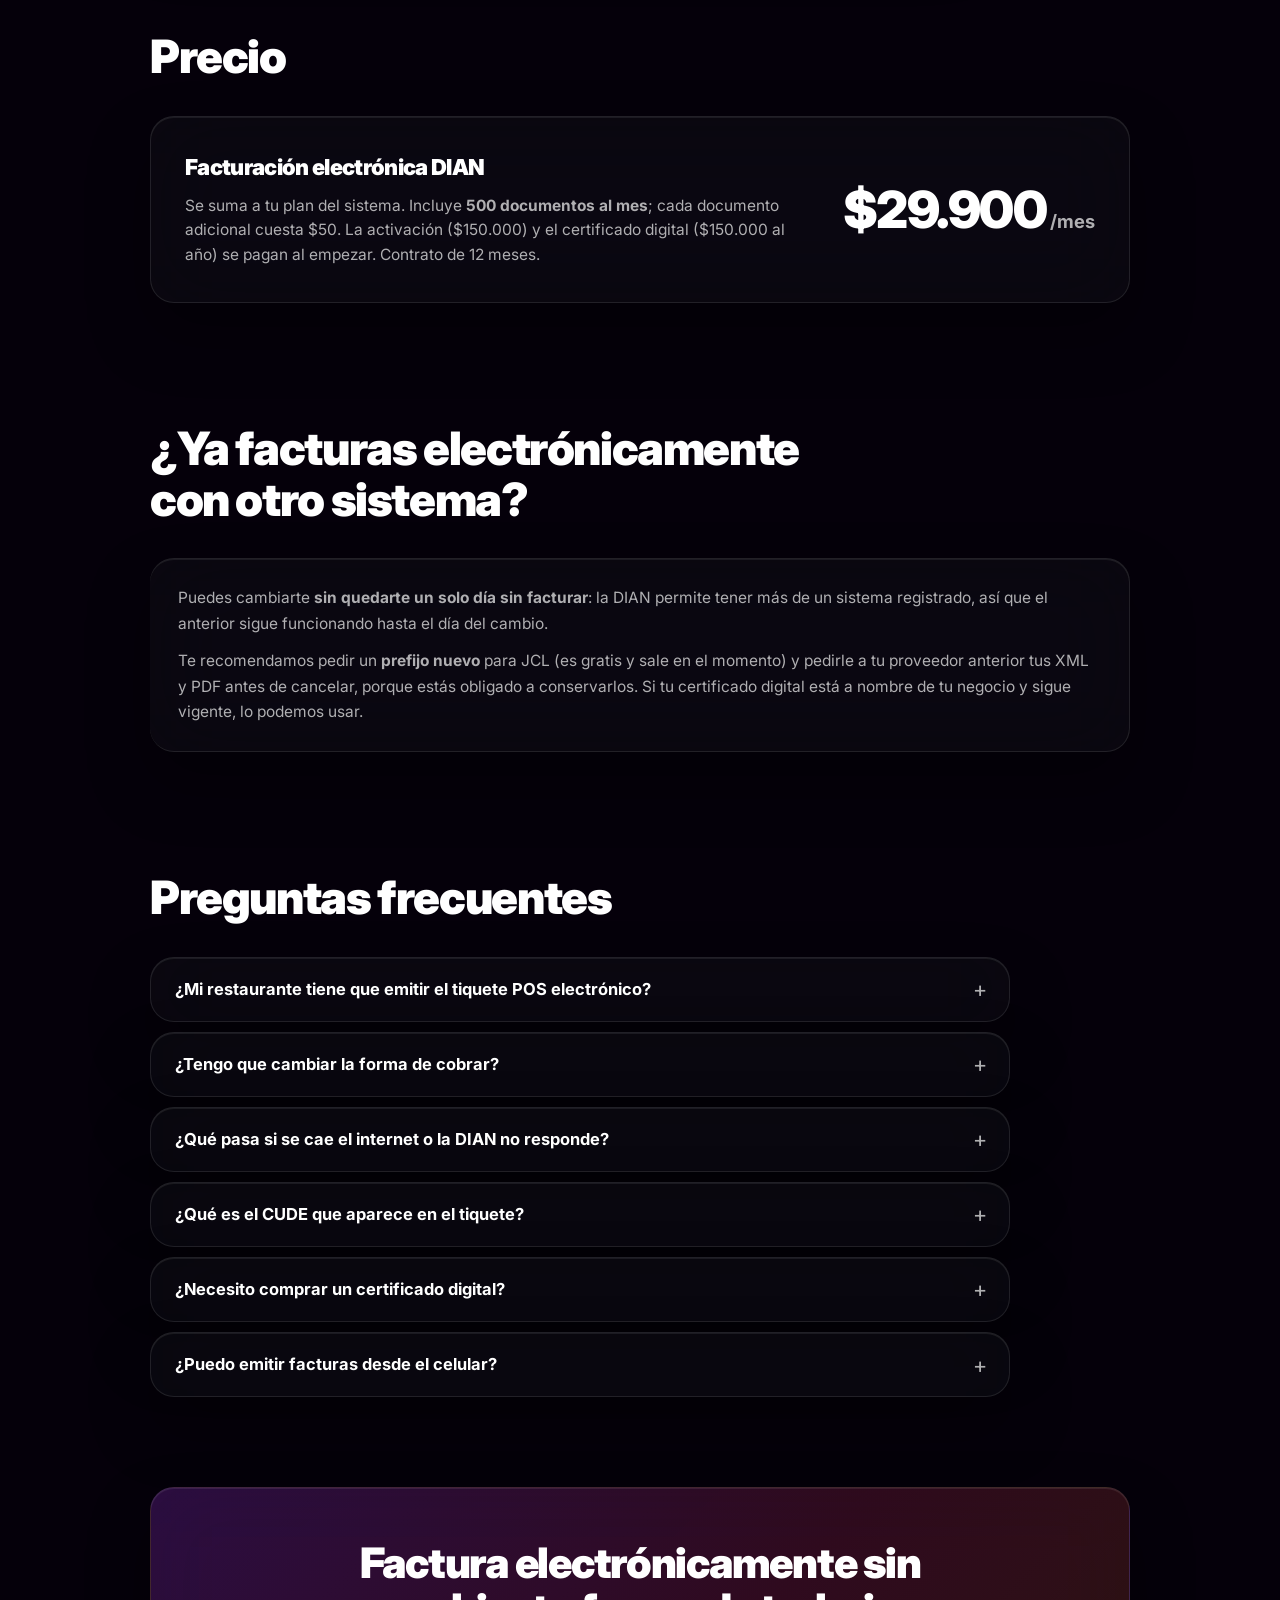
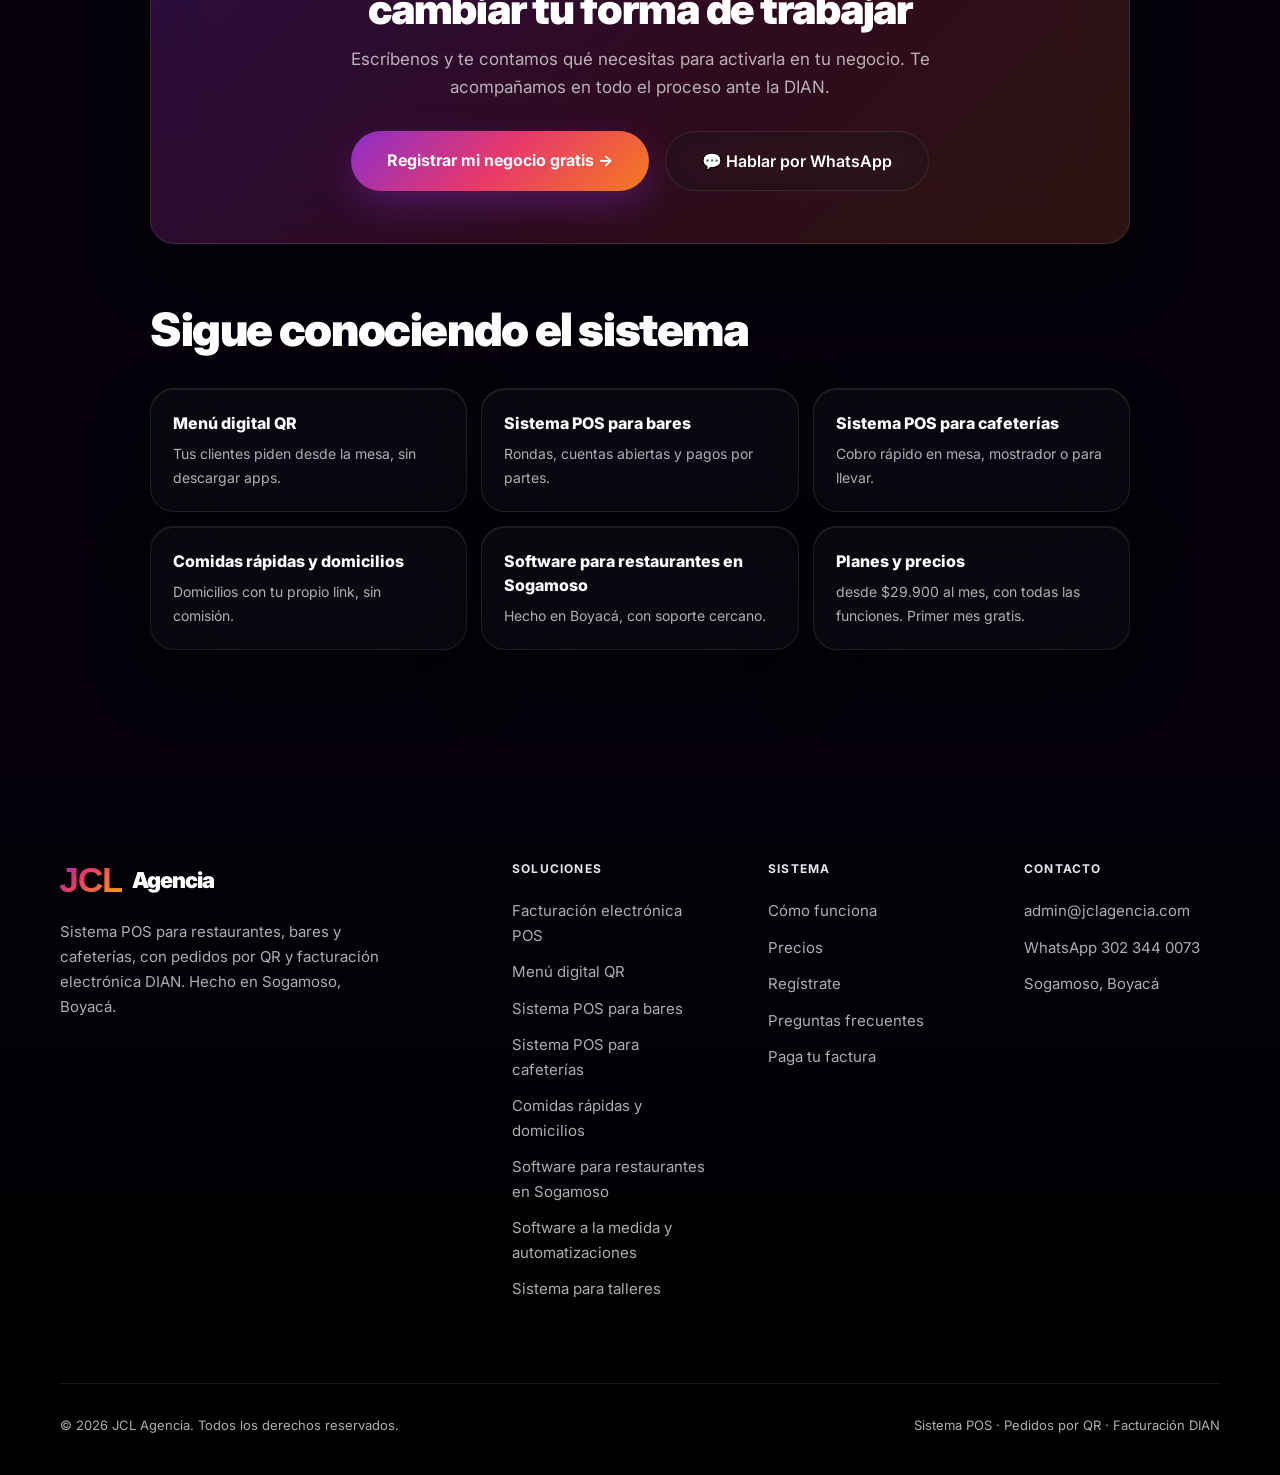
==== commit 13b8548a: "Web: precios por rangos de cuentas cobradas en vez de por mesas Hasta 100 cuentas $29.900, hasta 500" ====
--- a/facturacion-electronica-pos.html
+++ b/facturacion-electronica-pos.html
@@ -170,7 +170,7 @@
   <p>Escríbenos y te contamos qué necesitas para activarla en tu negocio. Te acompañamos en todo el proceso ante la DIAN.</p>
   <div class="hact"><a class="bp" href="/#registro">Registrar mi negocio gratis →</a><a class="bs" href="https://wa.me/573023440073?text=Hola%2C%20quiero%20saber%20m%C3%A1s%20sobre%20la%20facturaci%C3%B3n%20electr%C3%B3nica%20POS%20para%20mi%20negocio" target="_blank" rel="noopener">💬 Hablar por WhatsApp</a></div>
 </div></div>
-<section class="bloque"><div class="cabeza"><h2>Sigue conociendo el sistema</h2></div><div class="relacionadas"><a class="panel" href="/menu-digital-qr"><strong>Menú digital QR</strong><span>Tus clientes piden desde la mesa, sin descargar apps.</span></a><a class="panel" href="/sistema-pos-bares"><strong>Sistema POS para bares</strong><span>Rondas, cuentas abiertas y pagos por partes.</span></a><a class="panel" href="/sistema-pos-cafeterias"><strong>Sistema POS para cafeterías</strong><span>Cobro rápido en mesa, mostrador o para llevar.</span></a><a class="panel" href="/sistema-pos-comidas-rapidas"><strong>Comidas rápidas y domicilios</strong><span>Domicilios con tu propio link, sin comisión.</span></a><a class="panel" href="/software-restaurantes-sogamoso"><strong>Software para restaurantes en Sogamoso</strong><span>Hecho en Boyacá, con soporte cercano.</span></a><a class="panel" href="/#precios"><strong>Planes y precios</strong><span>Desde $16.900 al mes, con todas las funciones. Primer mes gratis.</span></a></div></section>
+<section class="bloque"><div class="cabeza"><h2>Sigue conociendo el sistema</h2></div><div class="relacionadas"><a class="panel" href="/menu-digital-qr"><strong>Menú digital QR</strong><span>Tus clientes piden desde la mesa, sin descargar apps.</span></a><a class="panel" href="/sistema-pos-bares"><strong>Sistema POS para bares</strong><span>Rondas, cuentas abiertas y pagos por partes.</span></a><a class="panel" href="/sistema-pos-cafeterias"><strong>Sistema POS para cafeterías</strong><span>Cobro rápido en mesa, mostrador o para llevar.</span></a><a class="panel" href="/sistema-pos-comidas-rapidas"><strong>Comidas rápidas y domicilios</strong><span>Domicilios con tu propio link, sin comisión.</span></a><a class="panel" href="/software-restaurantes-sogamoso"><strong>Software para restaurantes en Sogamoso</strong><span>Hecho en Boyacá, con soporte cercano.</span></a><a class="panel" href="/#precios"><strong>Planes y precios</strong><span>desde $29.900 al mes, con todas las funciones. Primer mes gratis.</span></a></div></section>
 </main>
 <footer>
   <div class="fi">
